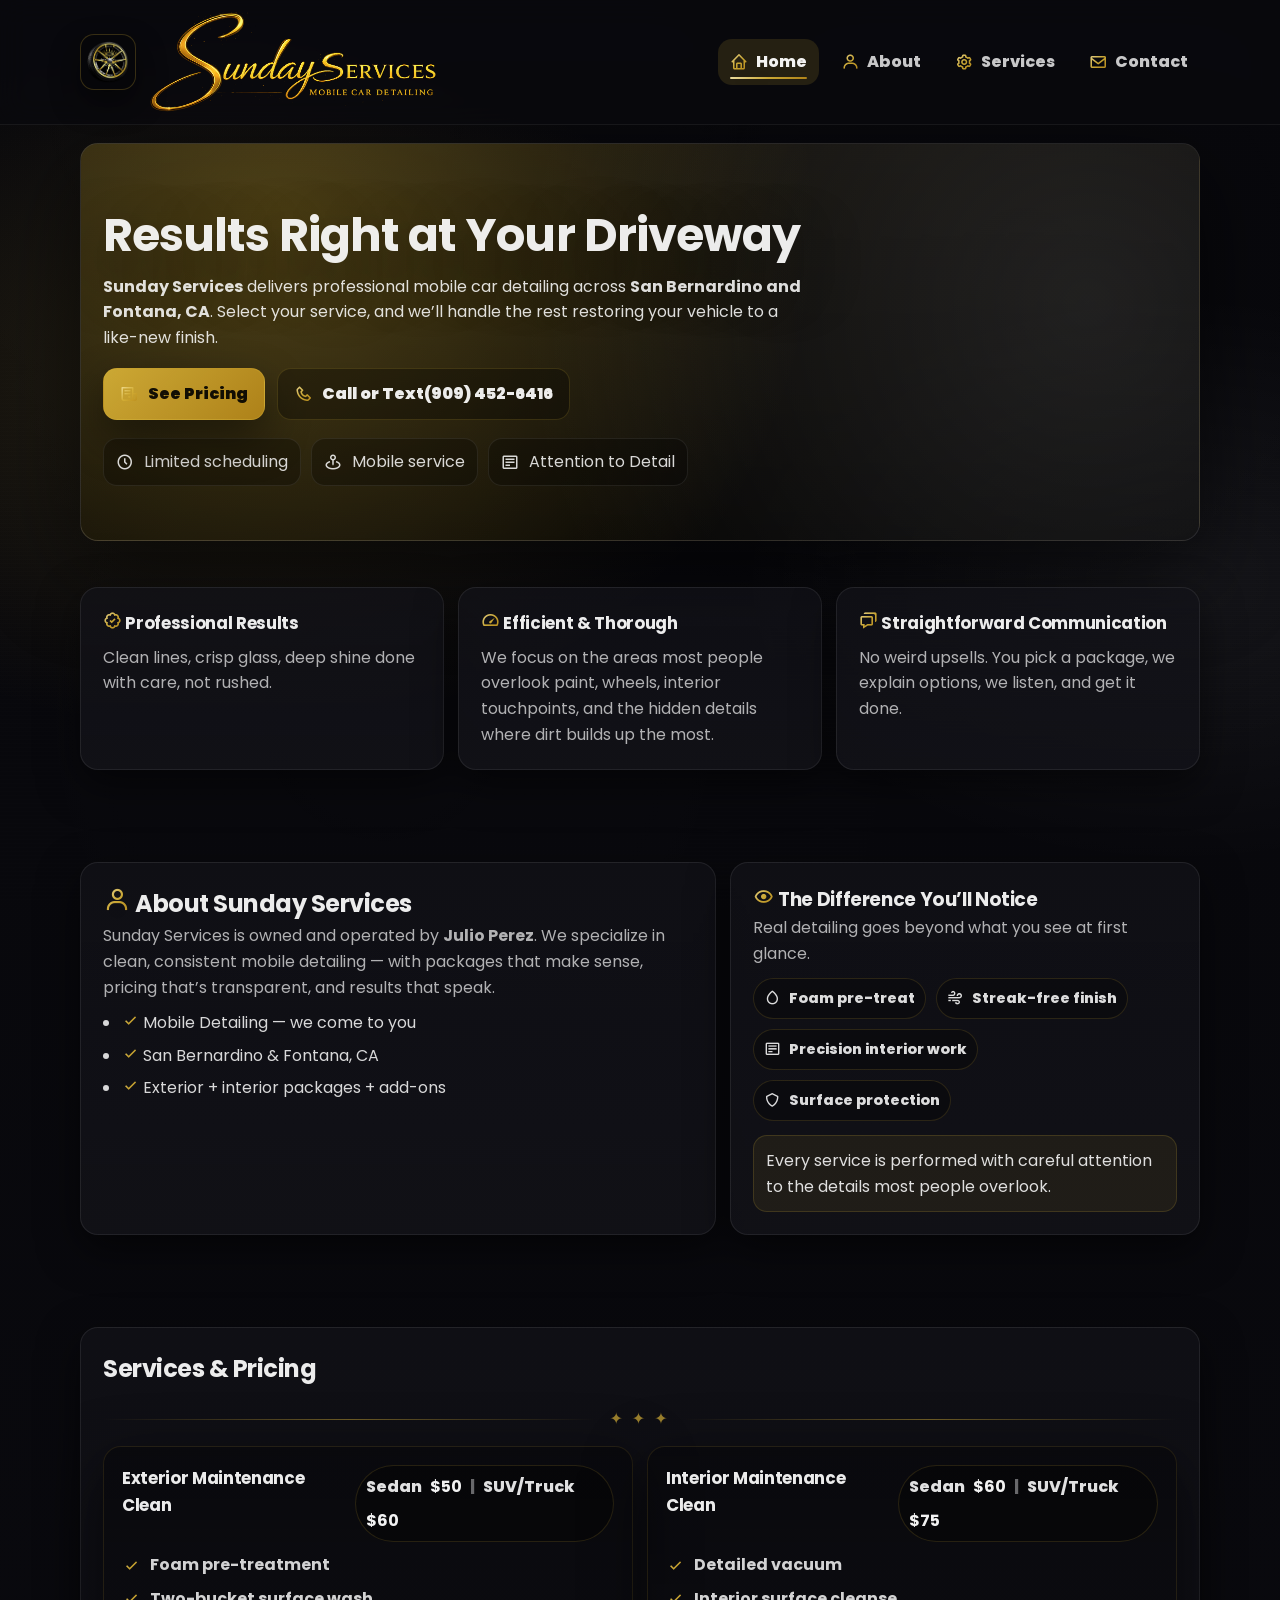
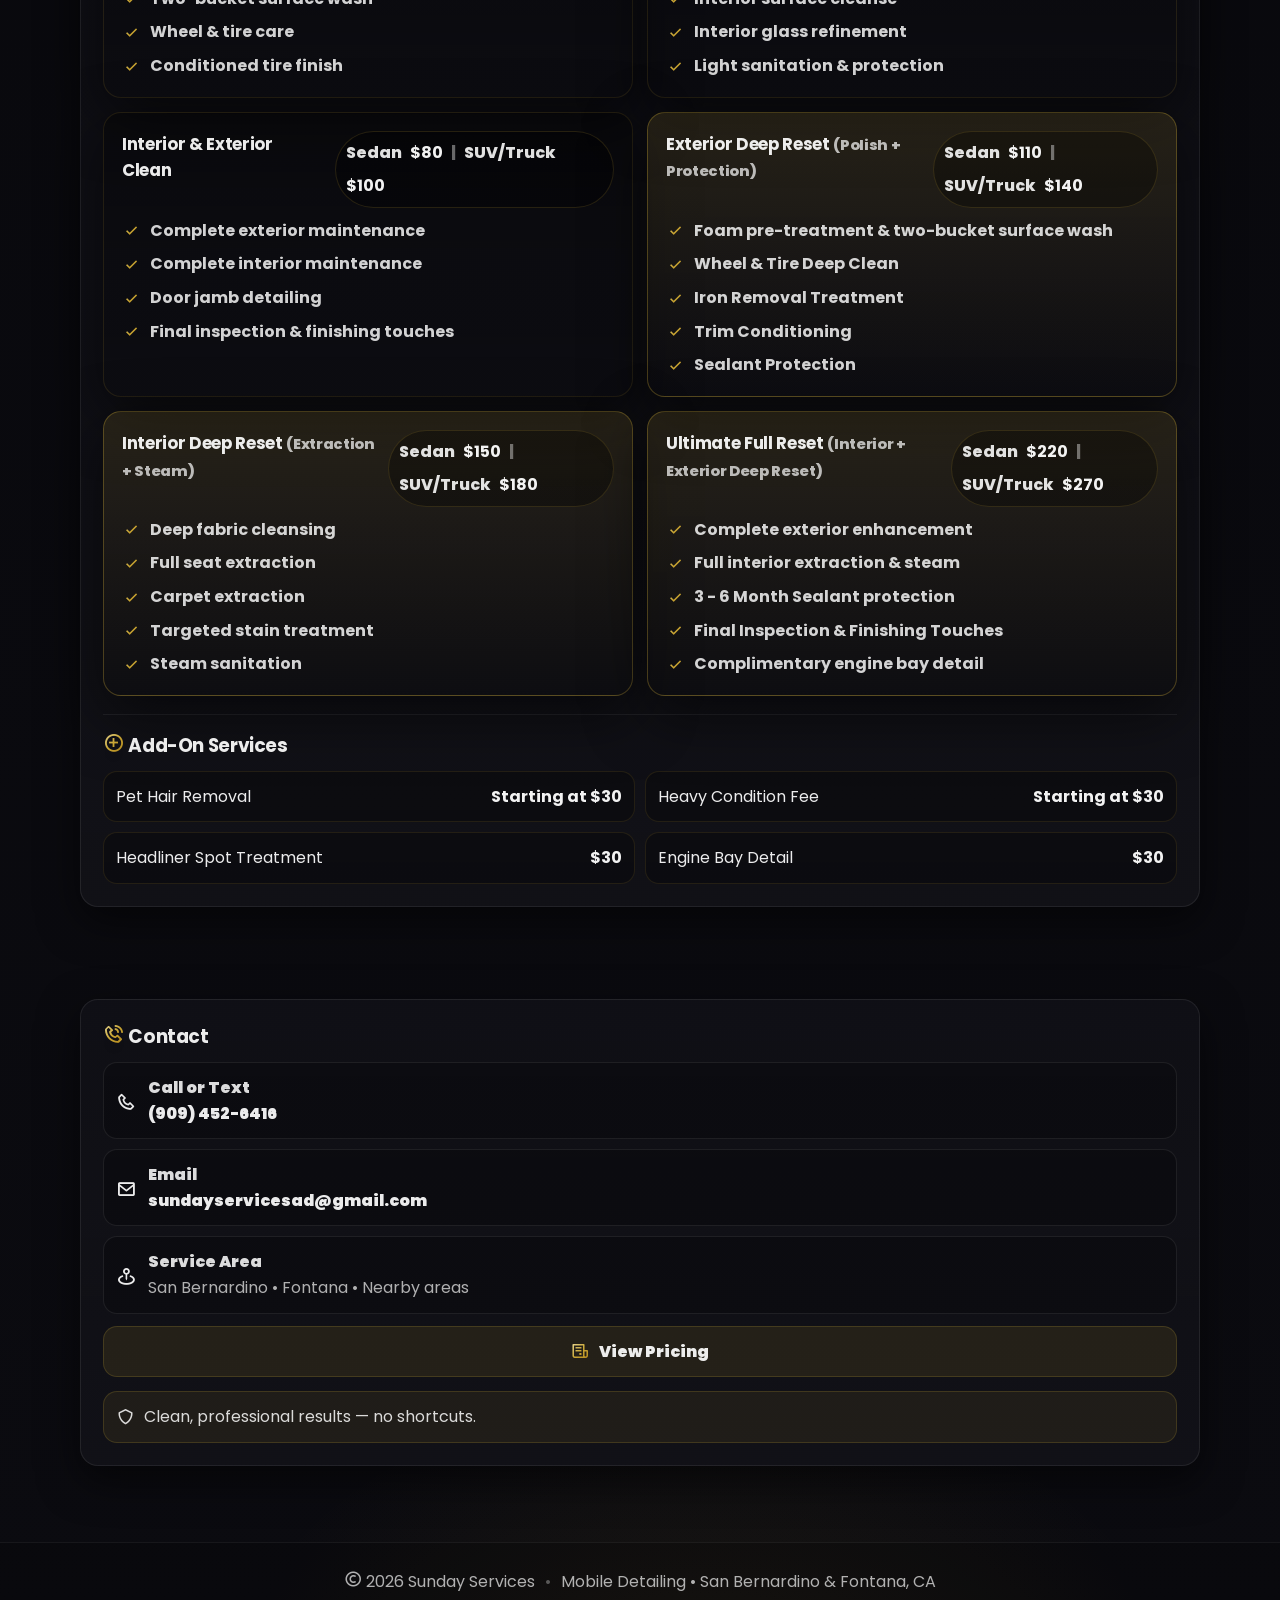
==== index.html @ 21c97ebb "Website Born -tomevite" ====
<!DOCTYPE html>
<html lang="en">
<head>
  <meta charset="utf-8" />
  <meta name="viewport" content="width=device-width, initial-scale=1" />

<!-- Open Graph / Social Embed -->
<meta property="og:title" content="Sunday Services | Mobile Car Detailing" />
<meta property="og:description" content="Professional mobile car detailing in San Bernardino & Fontana, CA. Interior, exterior, and full reset packages delivered right to your driveway." />
<meta property="og:image" content="https://sundayservices.net/media/logo.png" />
<meta property="og:url" content="https://sundayservices.net" />
<meta property="og:type" content="website" />
<meta property="og:site_name" content="Sunday Services" />

<!-- Twitter / X Preview -->
<meta name="twitter:card" content="summary_large_image" />
<meta name="twitter:title" content="Sunday Services | Mobile Car Detailing" />
<meta name="twitter:description" content="Professional mobile car detailing in San Bernardino & Fontana, CA." />
<meta name="twitter:image" content="https://sundayservices.net/media/logo.png" />

  <title>Sunday Services | Mobile Car Detailing</title>
  <meta name="description" content="Sunday Services mobile car detailing in San Bernardino & Fontana, CA. Premium exterior, interior, full reset packages, and add-ons. Call/text for a quote." />
  <meta name="theme-color" content="#0b0b10" />

  <link rel="icon" href="./media/logo.png" type="image/png" />

  <link rel="preconnect" href="https://fonts.googleapis.com" />
  <link rel="preconnect" href="https://fonts.gstatic.com" crossorigin />
  <link href="https://fonts.googleapis.com/css2?family=Poppins:wght@400;600;700;800;900&display=swap" rel="stylesheet" />

  <link href="https://unpkg.com/boxicons@2.1.4/css/boxicons.min.css" rel="stylesheet" />
  <link rel="stylesheet" href="./style.css" />
</head>

<body>
  <!-- Page wrapper used for blur-behind popup -->
  <div class="page">

    <header class="header">
      <div class="container bar">
        <a class="logo" href="#home" aria-label="Sunday Services Home">
          <img class="logo-badge" src="./media/logo.png" alt="Sunday Services Logo" />
          <span class="logo-text">
        <img class="logo-wordmark" src="./media/wordmark.png" alt="Sunday Services Mobile Car Detailing" />
        </span>
        </a>

        <nav class="nav" aria-label="Primary">
          <ul class="nav-list">
            <li><a class="nav-link active" href="#home"><i class="bx bx-home"></i> Home</a></li>
            <li><a class="nav-link" href="#about"><i class="bx bx-user"></i> About</a></li>
            <li><a class="nav-link" href="#services"><i class="bx bx-cog"></i> Services</a></li>
            <li><a class="nav-link" href="#contact"><i class="bx bx-envelope"></i> Contact</a></li>
          </ul>
        </nav>

        <!-- Mobile hamburger -->
        <button class="burger" id="burgerBtn" aria-label="Open menu" aria-expanded="false">
          <i class="bx bx-menu"></i>
        </button>

        <div class="mobile-menu" id="mobileMenu" aria-hidden="true">
          <a class="mobile-link" href="#home"><i class="bx bx-home"></i> Home</a>
          <a class="mobile-link" href="#about"><i class="bx bx-user"></i> About</a>
          <a class="mobile-link" href="#services"><i class="bx bx-cog"></i> Services</a>
          <a class="mobile-link" href="#contact"><i class="bx bx-envelope"></i> Contact</a>
        </div>
      </div>
    </header>

    <main class="container">

      <!-- HERO -->
      <section id="home" class="hero" data-animate="up">
        <div class="hero-media" aria-hidden="true">
          <img src="./media/hero.jpg" alt="" />
        </div>
        <div class="hero-overlay" aria-hidden="true"></div>

        <div class="hero-content">
          <h1>
            </i>
            Results Right at Your Driveway
          </h1>

          <p class="hero-lead">
            <strong>Sunday Services</strong> delivers professional mobile car detailing across
            <strong>San Bernardino and Fontana, CA</strong>.
            Select your service, and we’ll handle the rest restoring your vehicle to a like-new finish.
          </p>

          <div class="hero-actions">
            <!-- Replace phone/email below -->
            <a class="btn btn-primary" href="#services">
  <i class="bx bx-receipt"></i> See Pricing
</a>
            <a class="btn btn-ghost" href="tel:+19094526416">
              <i class="bx bx-phone"></i> Call or Text(909) 452-6416
            </a>
          </div>

          <div class="hero-mini">
            <div class="mini">
              <i class="bx bx-time-five"></i>
              <span>Limited scheduling</span>
            </div>
            <div class="mini">
              <i class="bx bx-map-pin"></i>
              <span>Mobile service</span>
            </div>
            <div class="mini">
              <i class="bx bx-detail"></i>
              <span>Attention to Detail</span>
            </div>
            
          </div>
        </div>
      </section>

      <!-- TRUST CARDS -->
      <section class="section" data-animate="up">
        <div class="grid grid-3">
          <div class="card feature">
            <h3><i class="bx bx-badge-check"></i> Professional Results</h3>
            <p>Clean lines, crisp glass, deep shine done with care, not rushed.</p>
          </div>

          <div class="card feature">
            <h3><i class="bx bx-tachometer"></i> Efficient & Thorough</h3>
            <p>We focus on the areas most people overlook paint, wheels, interior touchpoints, and the hidden details where dirt builds up the most.</p>
          </div>

          <div class="card feature">
            <h3><i class="bx bx-chat"></i> Straightforward Communication</h3>
            <p>No weird upsells. You pick a package, we explain options, we listen, and get it done.</p>
          </div>
        </div>
      </section>

      <!-- ABOUT -->
      <section id="about" class="section" data-animate="up">
        <div class="split">
          <div class="card">
            <h2><i class="bx bx-user"></i> About Sunday Services</h2>
            <p class="muted">
              Sunday Services is owned and operated by <strong>Julio Perez</strong>.
              We specialize in clean, consistent mobile detailing — with packages that make sense,
              pricing that’s transparent, and results that speak.
            </p>

            <ul class="bullets">
              <li><i class="bx bx-check"></i> Mobile Detailing — we come to you</li>
              <li><i class="bx bx-check"></i> San Bernardino & Fontana, CA</li>
              <li><i class="bx bx-check"></i> Exterior + interior packages + add-ons</li>
            </ul>
          </div>

          <div class="card about-highlight">
  <h3><i class="bx bx-show"></i></i> The Difference You’ll Notice</h3>
  <p class="muted">Real detailing goes beyond what you see at first glance.</p>

  <div class="chips">
    <span class="chip"><i class="bx bx-droplet"></i> Foam pre-treat</span>
    <span class="chip"><i class="bx bx-wind"></i> Streak-free finish</span>
    <span class="chip"><i class="bx bx-detail"></i> Precision interior work</span>
    <span class="chip"><i class="bx bx-shield"></i> Surface protection</span>
  </div>

  <div class="note">
    <span>
      Every service is performed with careful attention to the details most people overlook.
    </span>
  </div>
</div>
        </div>
      </section>

      <!-- SERVICES -->
      <section id="services" class="section" data-animate="up">
        <div class="card">
          <div class="section-head">
            <div>
              <h2></i> Services & Pricing</h2>
            </div>
          </div>

          <div class="menu-frame" aria-hidden="true">
            <div class="menu-line"></div>
            <div class="menu-dots">✦ ✦ ✦</div>
            <div class="menu-line"></div>
          </div>

          <!-- Packages -->
          <div class="packages">

            <article class="package">
              <div class="package-top">
                <h3>Exterior Maintenance Clean</h3>
                <div class="price-pill">
                  <span>Sedan</span> <strong>$50</strong>
                  <span class="sep">|</span>
                  <span>SUV/Truck</span> <strong>$60</strong>
                </div>
              </div>

              <ul class="package-points">
                <li><i class="bx bx-check"></i> Foam pre-treatment</li>
                <li><i class="bx bx-check"></i> Two-bucket surface wash</li>
                <li><i class="bx bx-check"></i> Wheel & tire care</li>
                <li><i class="bx bx-check"></i> Conditioned tire finish</li>
              </ul>
            </article>

            <article class="package">
              <div class="package-top">
                <h3>Interior Maintenance Clean</h3>
                <div class="price-pill">
                  <span>Sedan</span> <strong>$60</strong>
                  <span class="sep">|</span>
                  <span>SUV/Truck</span> <strong>$75</strong>
                </div>
              </div>

              <ul class="package-points">
                <li><i class="bx bx-check"></i> Detailed vacuum</li>
                <li><i class="bx bx-check"></i> Interior surface cleanse</li>
                <li><i class="bx bx-check"></i> Interior glass refinement</li>
                <li><i class="bx bx-check"></i> Light sanitation & protection</li>
              </ul>
            </article>

            <article class="package">
              <div class="package-top">
                <h3>Interior & Exterior Clean</h3>
                <div class="price-pill">
                  <span>Sedan</span> <strong>$80</strong>
                  <span class="sep">|</span>
                  <span>SUV/Truck</span> <strong>$100</strong>
                </div>
              </div>

              <ul class="package-points">
                <li><i class="bx bx-check"></i> Complete exterior maintenance</li>
                <li><i class="bx bx-check"></i> Complete interior maintenance</li>
                <li><i class="bx bx-check"></i> Door jamb detailing</li>
                <li><i class="bx bx-check"></i> Final inspection & finishing touches</li>
              </ul>
            </article>

            <article class="package package-featured">
            <div class="package-top">
            <h3>Exterior Deep Reset <span class="sub">(Polish + Protection)</span></h3>
            <div class="price-pill">
             <span>Sedan</span> <strong>$110</strong>
             <span class="sep">|</span>
             <span>SUV/Truck</span> <strong>$140</strong>
     </div>
  </div>

  <ul class="package-points">
    <li><i class="bx bx-check"></i> Foam pre-treatment & two-bucket surface wash</li>
    <li><i class="bx bx-check"></i> Wheel & Tire Deep Clean</li>
    <li><i class="bx bx-check"></i> Iron Removal Treatment</li>
    <li><i class="bx bx-check"></i> Trim Conditioning</li>
    <li><i class="bx bx-check"></i> Sealant Protection</li>
  </ul>
</article>

            <article class="package package-featured">
              <div class="package-top">
                <h3>Interior Deep Reset <span class="sub">(Extraction + Steam)</span></h3>
                <div class="price-pill">
                  <span>Sedan</span> <strong>$150</strong>
                  <span class="sep">|</span>
                  <span>SUV/Truck</span> <strong>$180</strong>
                </div>
              </div>

              <ul class="package-points">
                <li><i class="bx bx-check"></i> Deep fabric cleansing</li>
                <li><i class="bx bx-check"></i> Full seat extraction</li>
                <li><i class="bx bx-check"></i> Carpet extraction</li>
                <li><i class="bx bx-check"></i> Targeted stain treatment</li>
                <li><i class="bx bx-check"></i> Steam sanitation</li>
              </ul>
            </article>

<article class="package package-featured">
  <div class="package-top">
    <h3>Ultimate Full Reset <span class="sub">(Interior + Exterior Deep Reset)</span></h3>
    <div class="price-pill">
      <span>Sedan</span> <strong>$220</strong>
      <span class="sep">|</span>
      <span>SUV/Truck</span> <strong>$270</strong>
    </div>
  </div>

  <ul class="package-points">
    <li><i class="bx bx-check"></i> Complete exterior enhancement</li>
    <li><i class="bx bx-check"></i> Full interior extraction & steam</li>
    <li><i class="bx bx-check"></i> 3 - 6 Month Sealant protection</li>
    <li><i class="bx bx-check"></i> Final Inspection & Finishing Touches</li>
    <li><i class="bx bx-check"></i> Complimentary engine bay detail</li>
  </ul>
</article>

          </div>

          <!-- Add-ons -->
          <div class="addons">
            <h3 class="addons-title"><i class="bx bx-plus-circle"></i> Add-On Services</h3>
            <div class="addons-grid">
              <div class="addon">
                <span>Pet Hair Removal</span>
                <strong>Starting at $30</strong>
              </div>
              <div class="addon">
                <span>Heavy Condition Fee</span>
                <strong>Starting at $30</strong>
              </div>
              <div class="addon">
                <span>Headliner Spot Treatment</span>
                <strong>$30</strong>
              </div>
              <div class="addon">
                <span>Engine Bay Detail</span>
                <strong>$30</strong>
              </div>
            </div>
          </div>

          <!-- Optional menu image preview -->
          <div class="menu-preview">
            <div class="menu-preview-head">
              <h3><i class="bx bx-receipt"></i> Menu Style</h3>
              <p class="muted">Optional: add <code>media/menu.png</code> to show the actual menu image here.</p>
            </div>
            <div class="menu-preview-media">
              <img src="./media/menu.png" alt="Sunday Services menu (optional)" loading="lazy" onerror="this.closest('.menu-preview').style.display='none';" />
            </div>
          </div>

        </div>
      </section>

      <!-- CONTACT -->
<section id="contact" class="section" data-animate="up">
  <div class="card contact-card">
            <h3><i class="bx bx-phone-call"></i> Contact</h3>

            <!-- Replace these -->
            <div class="contact-item">
              <i class="bx bx-phone"></i>
              <div>
                <div class="label">Call or Text</div>
                <a class="link" href="tel:+19094526416">(909) 452-6416</a>
              </div>
            </div>

            <div class="contact-item">
              <i class="bx bx-envelope"></i>
              <div>
                <div class="label">Email</div>
                <a class="link" href="mailto:sundayservicesad@gmail.com">sundayservicesad@gmail.com</a>
              </div>
            </div>

            <div class="contact-item">
              <i class="bx bx-map-pin"></i>
              <div>
                <div class="label">Service Area</div>
                <div class="muted">San Bernardino • Fontana • Nearby areas</div>
              </div>
            </div>

            <div class="contact-actions">
              <a class="btn btn-soft" href="#services"><i class="bx bx-receipt"></i> View Pricing</a>
            </div>

            <div class="mini-note">
              <i class="bx bx-shield"></i>
              <span>Clean, professional results — no shortcuts.</span>
            </div>
          </div>
        </div>
      </section>

    </main>

    <footer class="footer">
      <div class="container">
        <span><i class="bx bx-copyright"></i> <span id="year"></span> Sunday Services</span>
        <span class="footer-dot">•</span>
        <span class="muted">Mobile Detailing • San Bernardino & Fontana, CA</span>
      </div>
    </footer>

  </div><!-- /.page -->

  <!-- Gallery popup -->
  <div class="popup-overlay" id="popup" aria-hidden="true">
    <div class="popup-content" role="dialog" aria-modal="true" aria-label="Gallery preview">
      <button class="popup-close" id="popupClose" aria-label="Close">×</button>
      <div id="popupMedia"></div>
      <div class="popup-caption" id="popupCaption"></div>
    </div>
  </div>

  <script src="./page.js" defer></script>
</body>
</html>
---- style.css ----
/* =========================
   Sunday Services
   Premium black + gold menu vibe
========================= */

/* Reset */
* { margin: 0; padding: 0; box-sizing: border-box; }
html { scroll-behavior: smooth; }

:root{
  --bg0: #07070b;
  --bg1: #0b0b10;
  --card: rgba(18, 18, 24, 0.72);
  --card2: rgba(18, 18, 24, 0.88);
  --stroke: rgba(255, 255, 255, 0.08);

  --text: rgba(255,255,255,0.92);
  --muted: rgba(255,255,255,0.68);

  --gold1: #f7e7a6;
  --gold2: #d4af37;
  --gold3: #b8891a;

  --ring: rgba(212,175,55,0.18);
  --shadow1: 0 14px 40px rgba(0,0,0,0.55);
  --shadow2: 0 22px 70px rgba(0,0,0,0.68);

  --radius: 18px;
}

body{
  font-family: "Poppins", system-ui, -apple-system, Segoe UI, Roboto, Arial, sans-serif;
  color: var(--text);
  line-height: 1.6;
  overflow-x: hidden;
  background:
    radial-gradient(900px 600px at 18% 12%, rgba(212,175,55,0.14), transparent 58%),
    radial-gradient(800px 520px at 92% 18%, rgba(255,255,255,0.06), transparent 55%),
    radial-gradient(900px 700px at 55% 105%, rgba(212,175,55,0.10), transparent 58%),
    linear-gradient(180deg, var(--bg0), var(--bg1));
}

/* subtle texture overlay */
body::before{
  content:"";
  position: fixed;
  inset: 0;
  pointer-events: none;
  opacity: 0.18;
  background:
    radial-gradient(circle at 20% 10%, rgba(255,255,255,0.08), transparent 38%),
    radial-gradient(circle at 80% 30%, rgba(255,255,255,0.05), transparent 45%),
    radial-gradient(circle at 30% 80%, rgba(255,255,255,0.06), transparent 45%),
    repeating-linear-gradient(0deg, rgba(255,255,255,0.02), rgba(255,255,255,0.02) 1px, transparent 1px, transparent 4px);
  mix-blend-mode: overlay;
  z-index: -1;
}

.container{
  width: min(1120px, 92%);
  margin: 0 auto;
}

.section{
  padding: 46px 0;
}

h1, h2, h3{
  letter-spacing: -0.02em;
}

.muted{ color: var(--muted); }
code{ color: var(--gold1); }

a{ color: inherit; }

/* icons - gold gradient */
i.bx{
  font-size: 1.15em;
  line-height: 1;
  display: inline-flex;
  align-items: center;
  justify-content: center;
  transform: translateZ(0);
}
.nav-link i.bx,
.badge i.bx,
.btn i.bx,
h1 i.bx, h2 i.bx, h3 i.bx,
.bullets i.bx,
.package-points i.bx{
  background: linear-gradient(135deg, var(--gold1), var(--gold2), var(--gold3));
  -webkit-background-clip: text;
  background-clip: text;
  color: transparent;
  filter: drop-shadow(0 10px 18px rgba(212,175,55,0.12));
  opacity: 0.95;
  transition: transform .18s ease, filter .18s ease, opacity .18s ease;
}
.btn:hover i.bx,
.nav-link:hover i.bx{
  transform: translateY(-1px) scale(1.08);
  filter: drop-shadow(0 14px 24px rgba(212,175,55,0.20));
  opacity: 1;
}

/* Card */
.card{
  background: linear-gradient(180deg, var(--card), var(--card2));
  border: 1px solid var(--stroke);
  border-radius: var(--radius);
  padding: 22px;
  box-shadow: var(--shadow1);
  backdrop-filter: blur(10px);
  transform: translateZ(0);
  transition: transform .18s ease, box-shadow .18s ease, border-color .18s ease;
}
.card:hover{
  transform: translateY(-4px);
  box-shadow: var(--shadow2);
  border-color: rgba(212,175,55,0.20);
}

/* Header */
.header{
  position: sticky;
  top: 0;
  z-index: 60;
  background: rgba(10,10,14,0.66);
  border-bottom: 1px solid rgba(255,255,255,0.06);
  backdrop-filter: blur(14px);
}
.bar{
  display:flex;
  align-items:center;
  justify-content: space-between;
  gap: 14px;
  padding: 12px 0;
}

/* Logo */
.logo{
  display:flex;
  align-items:center;
  gap:14px;
}
.logo-wordmark{
  height: 100px;   /* BIGGER than tire (56px) */
  width: auto;
  display: block;
}
@media (max-width: 820px){
  .logo-wordmark{ height: 28px; max-width: 170px; }
  .logo-badge{ width: 46px; height: 46px; }
}
.logo-badge{
  width: 56px;
  height: 56px;
  object-fit: contain;
  border-radius: 14px;
  background: rgba(0,0,0,0.25);
  border: 1px solid rgba(212,175,55,0.24);
  box-shadow: 0 14px 30px rgba(0,0,0,0.45);
  padding: 6px;
  transition: transform .18s ease, box-shadow .18s ease, filter .18s ease;
}
.logo:hover .logo-badge{
  transform: translateY(-2px) scale(1.03);
  box-shadow: 0 18px 40px rgba(0,0,0,0.55);
  filter: saturate(1.05);
}
.logo-text{
  display:flex;
  align-items:center;
  line-height:1;
}
.logo-title{
  font-size: 1.05rem;
  color: rgba(255,255,255,0.94);
}
.logo-sub{
  font-size: 0.82rem;
  color: rgba(255,255,255,0.62);
  font-weight: 700;
}

/* Nav */
.nav-list{
  list-style:none;
  display:flex;
  gap: 10px;
  align-items:center;
}
.nav-link{
  text-decoration:none;
  color: rgba(255,255,255,0.78);
  font-weight: 800;
  padding: 10px 12px;
  border-radius: 14px;
  display:inline-flex;
  align-items:center;
  position:relative;
  transition: transform .15s ease, background .15s ease, color .15s ease, box-shadow .15s ease;
}
.nav-link i.bx{ margin-right: 8px; }

.nav-link::after{
  content:"";
  position:absolute;
  left: 12px;
  right: 12px;
  bottom: 6px;
  height: 2px;
  border-radius: 999px;
  background: linear-gradient(90deg, var(--gold1), var(--gold2), var(--gold3));
  transform: scaleX(0);
  transform-origin:left;
  opacity: .95;
  transition: transform .18s ease;
}
.nav-link:hover{
  background: rgba(212,175,55,0.10);
  color: rgba(255,255,255,0.92);
  transform: translateY(-1px);
  box-shadow: 0 10px 22px rgba(0,0,0,0.32);
}
.nav-link:hover::after{ transform: scaleX(1); }
.nav-link.active{
  background: rgba(212,175,55,0.14);
  color: rgba(255,255,255,0.95);
}
.nav-link.active::after{ transform: scaleX(1); }

/* Burger + mobile menu */
.burger{
  display:none;
  border: 1px solid rgba(255,255,255,0.10);
  background: rgba(0,0,0,0.35);
  color: rgba(255,255,255,0.9);
  width: 44px;
  height: 44px;
  border-radius: 14px;
  cursor:pointer;
  box-shadow: 0 16px 34px rgba(0,0,0,0.45);
  transition: transform .15s ease, background .15s ease;
}
.burger i{ font-size: 22px; }
.burger:hover{ transform: translateY(-1px); background: rgba(212,175,55,0.08); }

.mobile-menu{
  position:absolute;
  top: 70px;
  right: 4%;
  width: min(320px, 92vw);
  background: rgba(10,10,14,0.92);
  border: 1px solid rgba(212,175,55,0.18);
  border-radius: 16px;
  padding: 10px;
  box-shadow: 0 22px 70px rgba(0,0,0,0.70);
  backdrop-filter: blur(14px);
  display:none;
}
.mobile-menu.open{ display:grid; }
.mobile-link{
  text-decoration:none;
  color: rgba(255,255,255,0.86);
  font-weight: 800;
  padding: 12px 12px;
  border-radius: 14px;
  display:flex;
  align-items:center;
  gap: 10px;
  transition: background .15s ease, transform .15s ease;
}
.mobile-link:hover{ background: rgba(212,175,55,0.10); transform: translateY(-1px); }

/* Hero */
.hero{
  position:relative;
  overflow:hidden;
  border-radius: var(--radius);
  margin-top: 18px;
  border: 1px solid rgba(255,255,255,0.10);
  box-shadow: 0 26px 90px rgba(0,0,0,0.60);
  background: linear-gradient(135deg, rgba(212,175,55,0.16), rgba(0,0,0,0.0));
}

.hero-media{
  position:absolute;
  inset:0;
  opacity: 0.22;
  transform: scale(1.05);
  transition: transform .6s ease, opacity .6s ease;
}
.hero:hover .hero-media{
  transform: scale(1.10);
  opacity: 0.26;
}
.hero-media img{
  width:100%;
  height:100%;
  object-fit: cover;
}
.hero-overlay{
  position:absolute;
  inset:0;
  background:
    radial-gradient(circle at 18% 20%, rgba(212,175,55,0.26), transparent 55%),
    radial-gradient(circle at 90% 40%, rgba(255,255,255,0.10), transparent 55%),
    linear-gradient(180deg, rgba(0,0,0,0.35), rgba(0,0,0,0.70));
}

.hero-content{
  position:relative;
  padding: 54px 22px;
}
.badge{
  display:inline-flex;
  align-items:center;
  gap: 8px;
  padding: 6px 10px;
  border-radius: 999px;
  font-size: 0.85rem;
  font-weight: 900;
  background: rgba(0,0,0,0.32);
  border: 1px solid rgba(212,175,55,0.20);
  color: rgba(255,255,255,0.90);
  backdrop-filter: blur(10px);
}
.hero h1{
  font-size: clamp(1.95rem, 3.6vw, 3.05rem);
  line-height: 1.12;
  margin-top: 12px;
  margin-bottom: 12px;
  text-shadow: 0 22px 60px rgba(0,0,0,0.55);
}
.hero-lead{
  max-width: 70ch;
  color: rgba(255,255,255,0.86);
  margin-bottom: 18px;
}

.hero-actions{
  display:flex;
  gap: 12px;
  flex-wrap: wrap;
}

/* Buttons */
.btn{
  display:inline-flex;
  align-items:center;
  justify-content:center;
  gap: 10px;
  padding: 12px 16px;
  border-radius: 14px;
  font-weight: 900;
  text-decoration:none;
  border: 1px solid rgba(255,255,255,0.16);
  cursor:pointer;
  user-select:none;
  position:relative;
  overflow:hidden;
  transform: translateZ(0);
  transition: transform .15s ease, box-shadow .15s ease, background .15s ease, border-color .15s ease;
}
.btn::after{
  content:"";
  position:absolute;
  inset:-40%;
  background: linear-gradient(90deg, transparent, rgba(255,255,255,0.22), transparent);
  transform: translateX(-60%) rotate(10deg);
  opacity: 0;
  transition: opacity .2s ease, transform .45s ease;
}
.btn:hover::after{
  opacity: 1;
  transform: translateX(40%) rotate(10deg);
}
.btn:active{ transform: translateY(1px) scale(0.985); }

.btn-primary{
  background: linear-gradient(135deg, rgba(212,175,55,0.95), rgba(184,137,26,0.92));
  color: rgba(0,0,0,0.90);
  border-color: rgba(212,175,55,0.30);
  box-shadow: 0 18px 44px rgba(0,0,0,0.45);
}
.btn-primary:hover{
  transform: translateY(-1px);
  box-shadow: 0 24px 70px rgba(0,0,0,0.60);
}
.btn-ghost{
  background: rgba(0,0,0,0.30);
  color: rgba(255,255,255,0.92);
  border-color: rgba(212,175,55,0.18);
}
.btn-ghost:hover{
  background: rgba(212,175,55,0.10);
  transform: translateY(-1px);
  box-shadow: 0 20px 60px rgba(0,0,0,0.55);
}
.btn-soft{
  background: rgba(212,175,55,0.10);
  color: rgba(255,255,255,0.92);
  border-color: rgba(212,175,55,0.18);
}
.btn-soft:hover{
  transform: translateY(-1px);
  box-shadow: 0 18px 50px rgba(0,0,0,0.55);
}

/* Hero mini icons row */
.hero-mini{
  margin-top: 18px;
  display:flex;
  flex-wrap: wrap;
  gap: 10px;
}
.mini{
  display:flex;
  align-items:center;
  gap: 10px;
  padding: 10px 12px;
  border-radius: 14px;
  background: rgba(0,0,0,0.28);
  border: 1px solid rgba(255,255,255,0.08);
  color: rgba(255,255,255,0.84);
}
.mini i{ font-size: 18px; }

/* Grid */
.grid{ display:grid; gap: 14px; }
.grid-3{ grid-template-columns: repeat(3, minmax(0, 1fr)); }

.feature h3{ font-size: 1.05rem; margin-bottom: 8px; }
.feature p{ color: var(--muted); }

/* Split */
.split{
  display:grid;
  grid-template-columns: 1.15fr 0.85fr;
  gap: 14px;
}
.about-highlight .chips{
  display:flex;
  flex-wrap: wrap;
  gap: 10px;
  margin-top: 12px;
}
.chip{
  display:inline-flex;
  align-items:center;
  gap: 8px;
  padding: 8px 10px;
  border-radius: 999px;
  background: rgba(0,0,0,0.28);
  border: 1px solid rgba(212,175,55,0.16);
  color: rgba(255,255,255,0.86);
  font-weight: 800;
  font-size: 0.9rem;
}
.note{
  margin-top: 14px;
  display:flex;
  gap: 10px;
  padding: 12px 12px;
  border-radius: 14px;
  background: rgba(212,175,55,0.08);
  border: 1px solid rgba(212,175,55,0.18);
  color: rgba(255,255,255,0.86);
}

/* bullets */
ul.bullets{
  padding-left: 18px;
  margin-top: 10px;
}
ul.bullets li{
  margin: 7px 0;
  color: rgba(255,255,255,0.84);
}

/* Services */
.section-head{
  display:flex;
  align-items:flex-end;
  justify-content: space-between;
  gap: 14px;
  margin-bottom: 12px;
}

.menu-frame{
  margin: 18px 0 10px;
  display:flex;
  align-items:center;
  justify-content:center;
  gap: 12px;
  opacity: 0.85;
}
.menu-line{
  height: 1px;
  width: 100%;
  background: linear-gradient(90deg, transparent, rgba(212,175,55,0.55), transparent);
}
.menu-dots{
  color: rgba(212,175,55,0.82);
  letter-spacing: 3px;
  font-weight: 900;
  white-space: nowrap;
}

.packages{
  display:grid;
  grid-template-columns: repeat(2, minmax(0, 1fr));
  gap: 14px;
  margin-top: 14px;
}

.package{
  border-radius: 18px;
  padding: 18px;
  background: linear-gradient(180deg, rgba(0,0,0,0.34), rgba(0,0,0,0.18));
  border: 1px solid rgba(212,175,55,0.12);
  box-shadow: 0 18px 60px rgba(0,0,0,0.55);
  transition: transform .18s ease, border-color .18s ease, box-shadow .18s ease;
}
.package:hover{
  transform: translateY(-3px);
  border-color: rgba(212,175,55,0.22);
  box-shadow: 0 24px 80px rgba(0,0,0,0.70);
}
.package-featured{
  border-color: rgba(212,175,55,0.30);
  background: linear-gradient(180deg, rgba(212,175,55,0.12), rgba(0,0,0,0.18));
}
.package-top{
  display:flex;
  align-items:flex-start;
  justify-content: space-between;
  gap: 10px;
  margin-bottom: 10px;
}
.package h3{
  font-size: 1.05rem;
}
.package .sub{
  font-weight: 800;
  color: rgba(255,255,255,0.70);
  font-size: 0.92rem;
}

.price-pill{
  display:inline-flex;
  flex-wrap: wrap;
  align-items:center;
  gap: 8px;
  padding: 8px 10px;
  border-radius: 999px;
  background: rgba(0,0,0,0.30);
  border: 1px solid rgba(212,175,55,0.16);
  color: rgba(255,255,255,0.88);
  font-weight: 800;
  white-space: nowrap;
}
.price-pill strong{
  color: rgba(255,255,255,0.95);
}
.sep{ opacity: 0.45; }

.package-points{
  list-style:none;
  display:grid;
  gap: 8px;
  margin-top: 10px;
}
.package-points li{
  display:flex;
  align-items:center;
  gap: 10px;
  color: rgba(255,255,255,0.82);
  font-weight: 650;
}

/* Add-ons */
.addons{
  margin-top: 18px;
  padding-top: 16px;
  border-top: 1px solid rgba(255,255,255,0.07);
}
.addons-title{
  margin-bottom: 10px;
}
.addons-grid{
  display:grid;
  grid-template-columns: repeat(2, minmax(0, 1fr));
  gap: 10px;
}
.addon{
  display:flex;
  align-items:center;
  justify-content: space-between;
  gap: 10px;
  padding: 12px 12px;
  border-radius: 14px;
  background: rgba(0,0,0,0.26);
  border: 1px solid rgba(212,175,55,0.12);
}
.addon strong{
  color: rgba(255,255,255,0.95);
}

/* optional menu preview */
.menu-preview{
  margin-top: 18px;
  border-top: 1px solid rgba(255,255,255,0.07);
  padding-top: 16px;
}
.menu-preview-media{
  margin-top: 10px;
  border-radius: 18px;
  overflow:hidden;
  border: 1px solid rgba(212,175,55,0.12);
  background: rgba(0,0,0,0.28);
  box-shadow: 0 18px 60px rgba(0,0,0,0.55);
}
.menu-preview-media img{
  width: 100%;
  display:block;
}

/* Gallery */
.gallery-grid{
  display:grid;
  grid-template-columns: repeat(auto-fit, minmax(220px, 1fr));
  gap: 14px;
}
.media-tile{
  border-radius: var(--radius);
  overflow:hidden;
  border: 1px solid rgba(255,255,255,0.08);
  background: rgba(0,0,0,0.28);
  box-shadow: 0 18px 60px rgba(0,0,0,0.55);
  transform: translateZ(0);
  transition: transform .18s ease, box-shadow .18s ease, border-color .18s ease;
  cursor:pointer;
}
.media-tile:hover{
  transform: translateY(-4px);
  box-shadow: 0 26px 90px rgba(0,0,0,0.70);
  border-color: rgba(212,175,55,0.20);
}
.media-tile img{
  width:100%;
  height: 220px;
  object-fit: cover;
  display:block;
  transform: scale(1.02);
  transition: transform .35s ease, filter .35s ease;
}
.media-tile:hover img{
  transform: scale(1.08);
  filter: saturate(1.06);
}
.media-caption{
  padding: 12px 14px;
  font-weight: 800;
  color: rgba(255,255,255,0.86);
}

/* Contact */
.contact-grid{
  display:grid;
  grid-template-columns: 1.15fr 0.85fr;
  gap: 14px;
}
.quote-form{
  margin-top: 14px;
  display:grid;
  gap: 12px;
}
.form-row{
  display:grid;
  grid-template-columns: 1fr 1fr;
  gap: 12px;
}
.field label{
  display:block;
  font-weight: 900;
  font-size: 0.92rem;
  margin-bottom: 6px;
  color: rgba(255,255,255,0.88);
}
input, textarea, select{
  width:100%;
  padding: 12px 14px;
  border-radius: 14px;
  border: 1px solid rgba(255,255,255,0.10);
  background: rgba(0,0,0,0.30);
  color: rgba(255,255,255,0.92);
  outline: none;
  transition: border-color .15s ease, box-shadow .15s ease, transform .15s ease;
}
select{ cursor:pointer; }
textarea{ min-height: 140px; resize: vertical; }
input::placeholder, textarea::placeholder{ color: rgba(255,255,255,0.40); }
input:focus, textarea:focus, select:focus{
  border-color: rgba(212,175,55,0.35);
  box-shadow: 0 0 0 4px var(--ring);
}
.hint{
  color: rgba(255,255,255,0.58);
  font-size: 0.85rem;
}

.btn-submit{
  width: 100%;
  border: 1px solid rgba(212,175,55,0.22);
  background: linear-gradient(135deg, rgba(212,175,55,0.92), rgba(184,137,26,0.86));
  color: rgba(0,0,0,0.92);
  font-weight: 950;
  padding: 13px 16px;
  border-radius: 14px;
  cursor:pointer;
  box-shadow: 0 20px 60px rgba(0,0,0,0.55);
  transition: transform .15s ease, box-shadow .15s ease, filter .15s ease;
}
.btn-submit:hover{
  transform: translateY(-1px);
  box-shadow: 0 26px 90px rgba(0,0,0,0.70);
  filter: saturate(1.02);
}
.btn-submit:active{ transform: translateY(1px) scale(0.99); }

.contact-card h3{ margin-bottom: 10px; }
.contact-item{
  display:flex;
  gap: 12px;
  padding: 12px 12px;
  border-radius: 14px;
  background: rgba(0,0,0,0.22);
  border: 1px solid rgba(255,255,255,0.08);
  margin-top: 10px;
}
.contact-item i{
  font-size: 20px;
  margin-top: 2px;
}
.contact-item .label{
  font-weight: 900;
  color: rgba(255,255,255,0.86);
}
.link{
  text-decoration:none;
  color: rgba(255,255,255,0.92);
  font-weight: 850;
}
.link:hover{ text-decoration: underline; }

.contact-actions{
  display:grid;
  gap: 10px;
  margin-top: 12px;
}
.mini-note{
  margin-top: 14px;
  padding: 12px 12px;
  border-radius: 14px;
  background: rgba(212,175,55,0.08);
  border: 1px solid rgba(212,175,55,0.18);
  display:flex;
  gap: 10px;
  color: rgba(255,255,255,0.84);
}

/* Footer */
.footer{
  margin-top: 30px;
  padding: 26px 0;
  border-top: 1px solid rgba(255,255,255,0.06);
  background: rgba(0,0,0,0.18);
}
.footer .container{
  display:flex;
  align-items:center;
  justify-content:center;
  gap: 10px;
  flex-wrap: wrap;
  color: rgba(255,255,255,0.68);
}
.footer-dot{ opacity: 0.45; }

/* Scroll reveal */
[data-animate]{
  opacity: 0;
  transform: translateY(14px);
  transition: opacity .55s ease, transform .55s ease;
  will-change: transform, opacity;
}
.in-view{ opacity: 1; transform: translate(0,0); }

/* Popup overlay */
.popup-overlay{
  position: fixed;
  inset: 0;
  background: rgba(0,0,0,0.82);
  display:none;
  justify-content:center;
  align-items:center;
  padding: 18px;
  z-index: 2000;
}
.popup-overlay.open{ display:flex; }
.popup-content{
  position: relative;
  width: min(980px, 96vw);
  max-height: 90vh;
  padding: 10px;
  border-radius: 18px;
  background: rgba(15,15,22,0.55);
  border: 1px solid rgba(212,175,55,0.18);
  backdrop-filter: blur(14px);
  box-shadow: 0 30px 100px rgba(0,0,0,0.70);
}
#popupMedia{
  display:grid;
  place-items:center;
}
#popupMedia img{
  width: 100%;
  max-height: 78vh;
  object-fit: contain;
  border-radius: 14px;
  background: rgba(0,0,0,0.25);
  border: 1px solid rgba(255,255,255,0.08);
}
.popup-caption{
  margin-top: 10px;
  color: rgba(255,255,255,0.82);
  font-weight: 800;
  padding: 0 6px 6px;
}
.popup-close{
  position:absolute;
  top: 10px;
  right: 10px;
  border:none;
  border-radius: 999px;
  width: 40px;
  height: 40px;
  display:grid;
  place-items:center;
  cursor:pointer;
  font-size: 22px;
  font-weight: 950;
  color: rgba(0,0,0,0.88);
  background: linear-gradient(135deg, rgba(212,175,55,0.95), rgba(184,137,26,0.88));
  box-shadow: 0 18px 44px rgba(0,0,0,0.65);
  transition: transform .15s ease, opacity .15s ease;
}
.popup-close:hover{ transform: translateY(-1px); }
.popup-close:active{ transform: translateY(1px) scale(0.98); }

/* Blur only behind popup */
body.popup-active{ overflow:hidden; }
body.popup-active .page{
  filter: blur(6px);
  transform: scale(0.995);
  transition: filter .18s ease, transform .18s ease;
}

/* Responsive */
@media (max-width: 980px){
  .grid-3{ grid-template-columns: 1fr; }
  .split{ grid-template-columns: 1fr; }
  .packages{ grid-template-columns: 1fr; }
  .addons-grid{ grid-template-columns: 1fr; }
  .contact-grid{ grid-template-columns: 1fr; }
  .form-row{ grid-template-columns: 1fr; }
}
@media (max-width: 820px){
  .nav{ display:none; }
  .burger{ display:inline-grid; place-items:center; }
}
@media (prefers-reduced-motion: reduce){
  *{ animation:none !important; transition:none !important; scroll-behavior:auto !important; }
}
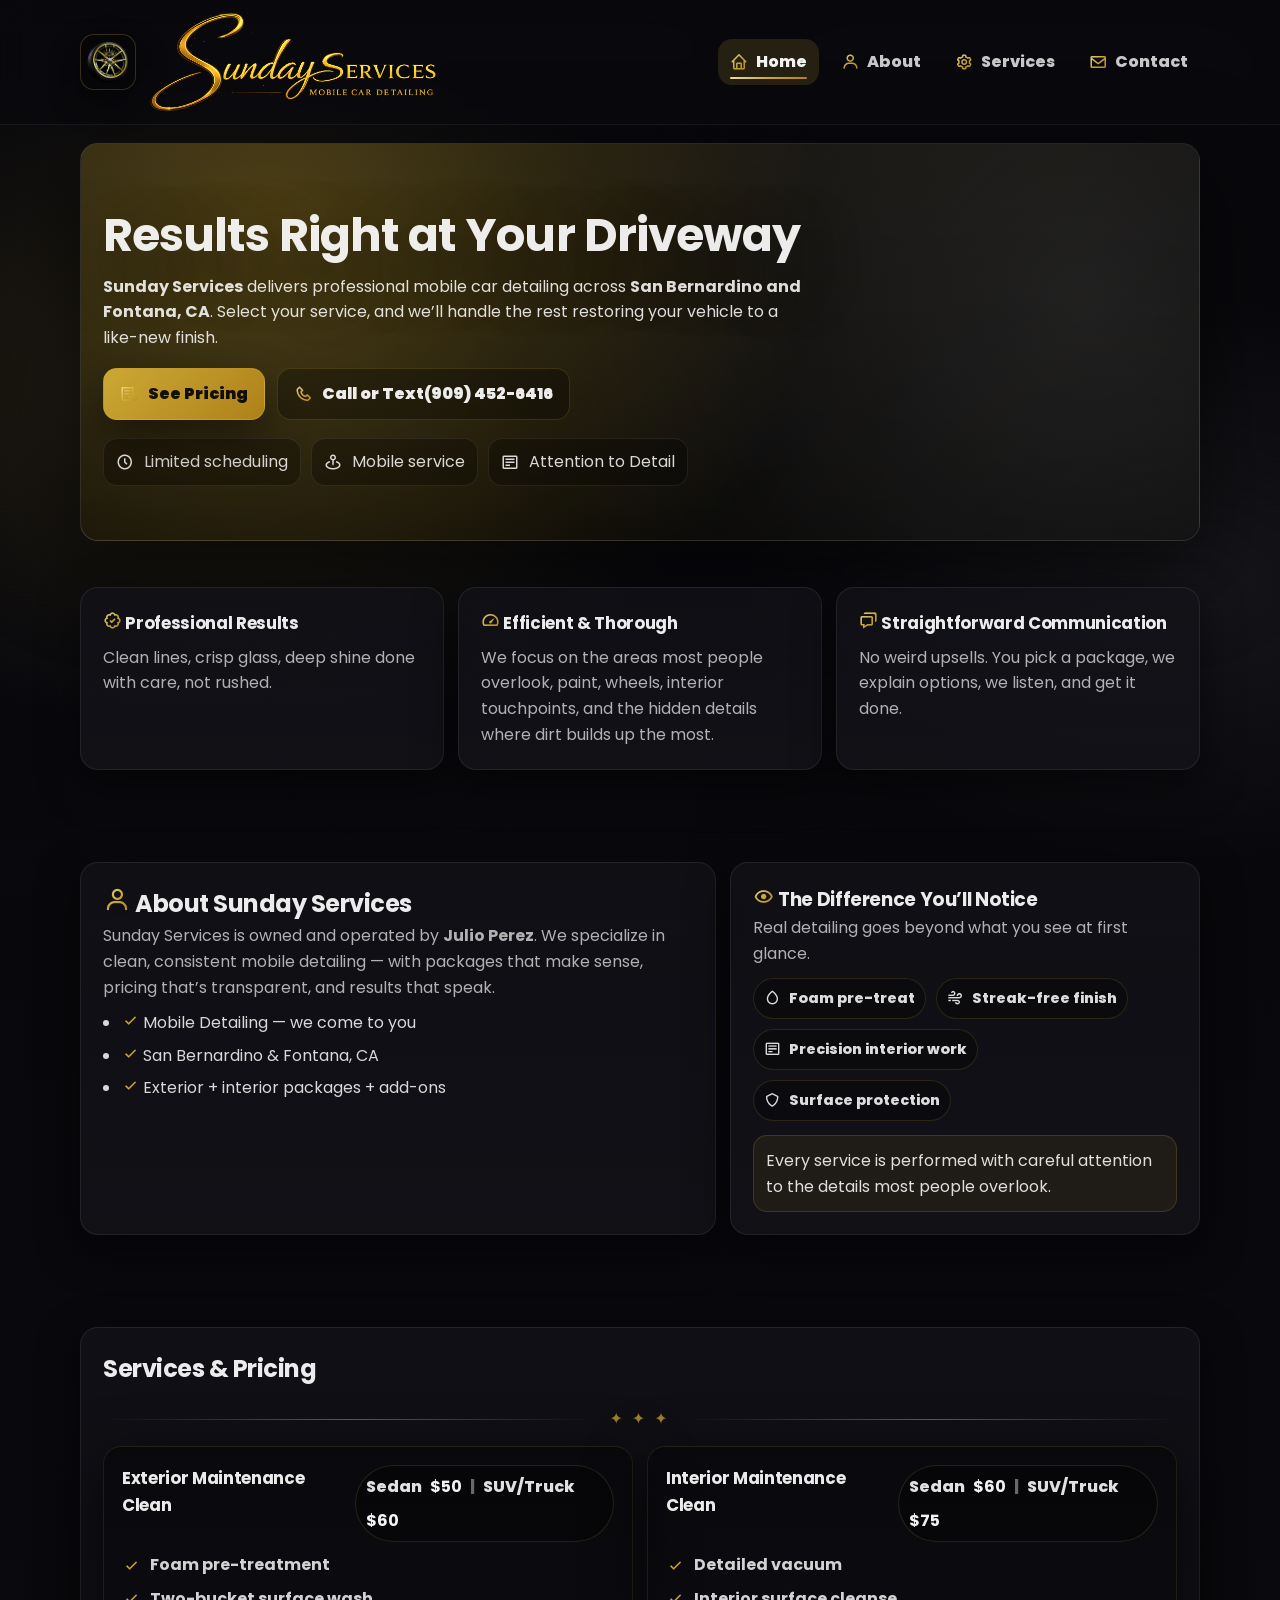
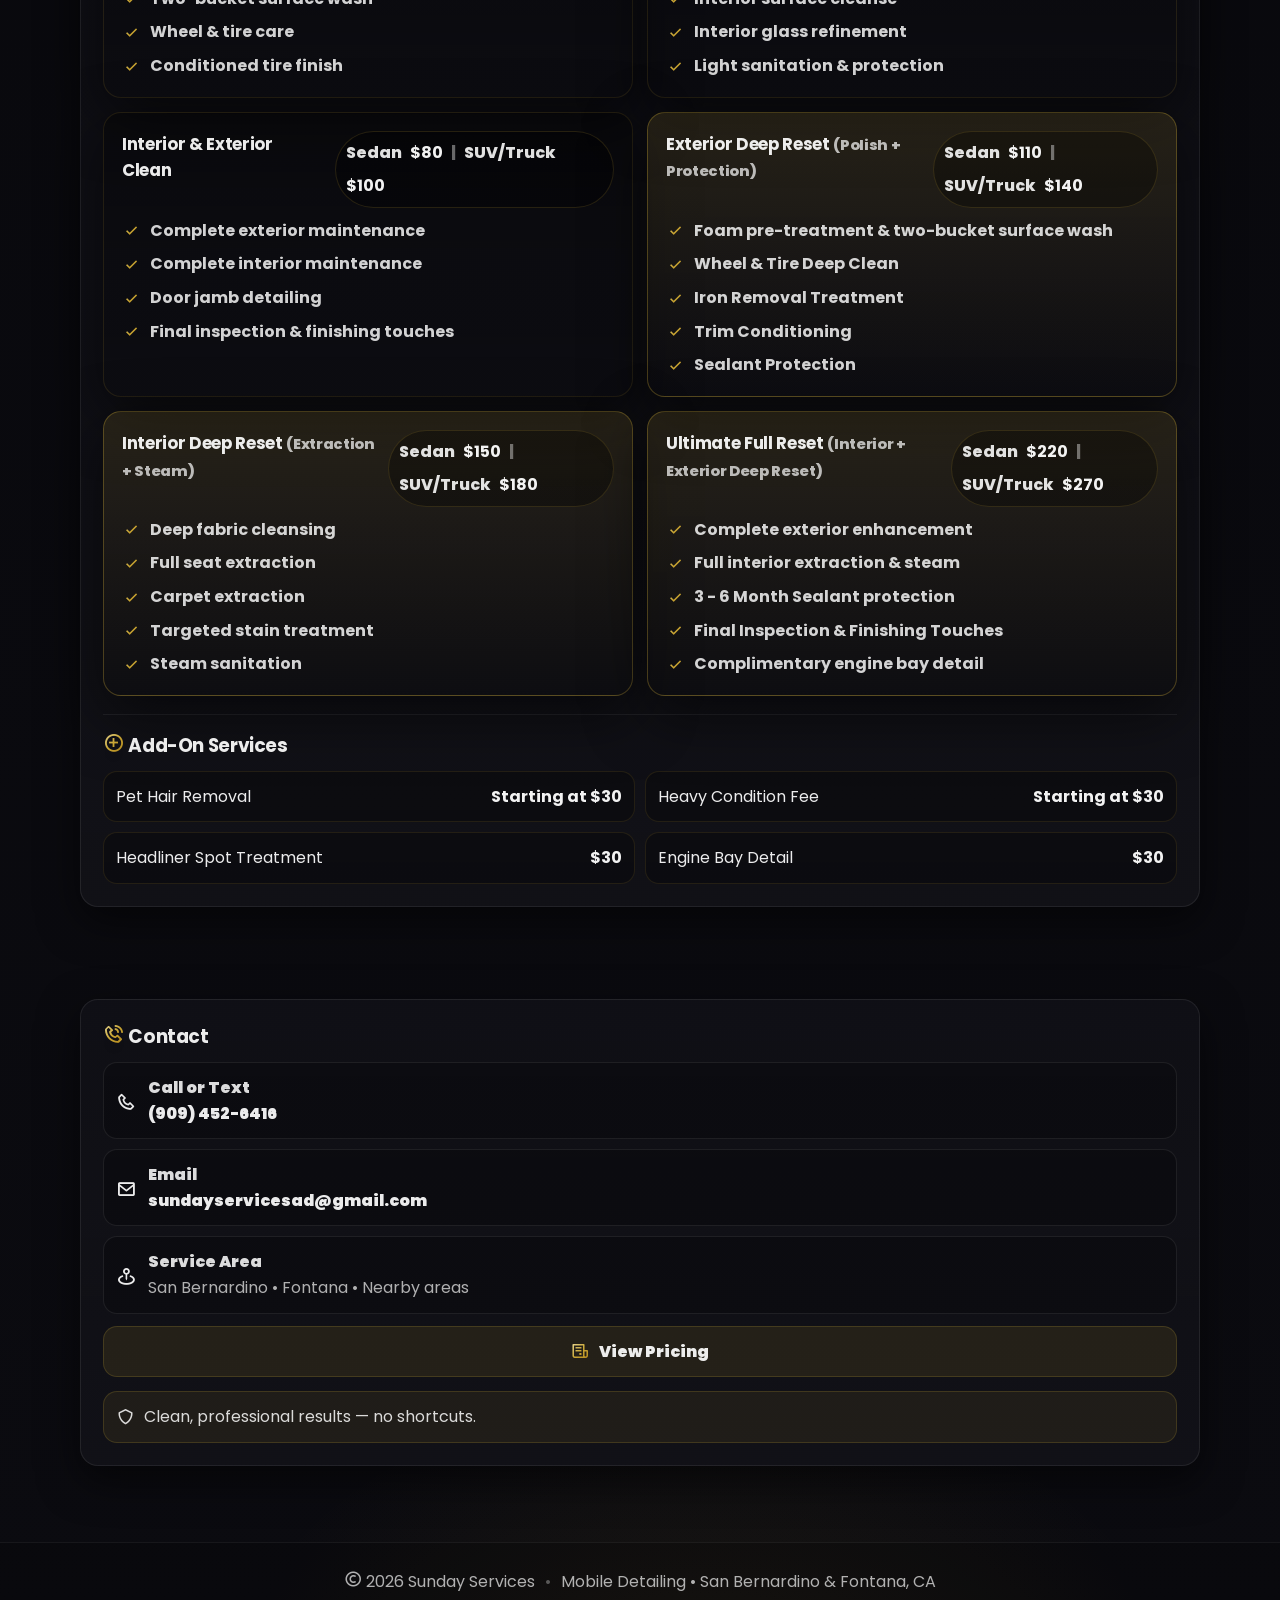
==== commit f63422f4: "Update index.html fixed a comma" ====
--- a/index.html
+++ b/index.html
@@ -127,7 +127,7 @@
 
           <div class="card feature">
             <h3><i class="bx bx-tachometer"></i> Efficient & Thorough</h3>
-            <p>We focus on the areas most people overlook paint, wheels, interior touchpoints, and the hidden details where dirt builds up the most.</p>
+            <p>We focus on the areas most people overlook, paint, wheels, interior touchpoints, and the hidden details where dirt builds up the most.</p>
           </div>
 
           <div class="card feature">
@@ -408,4 +408,5 @@
 
   <script src="./page.js" defer></script>
 </body>
-</html>+
+</html>
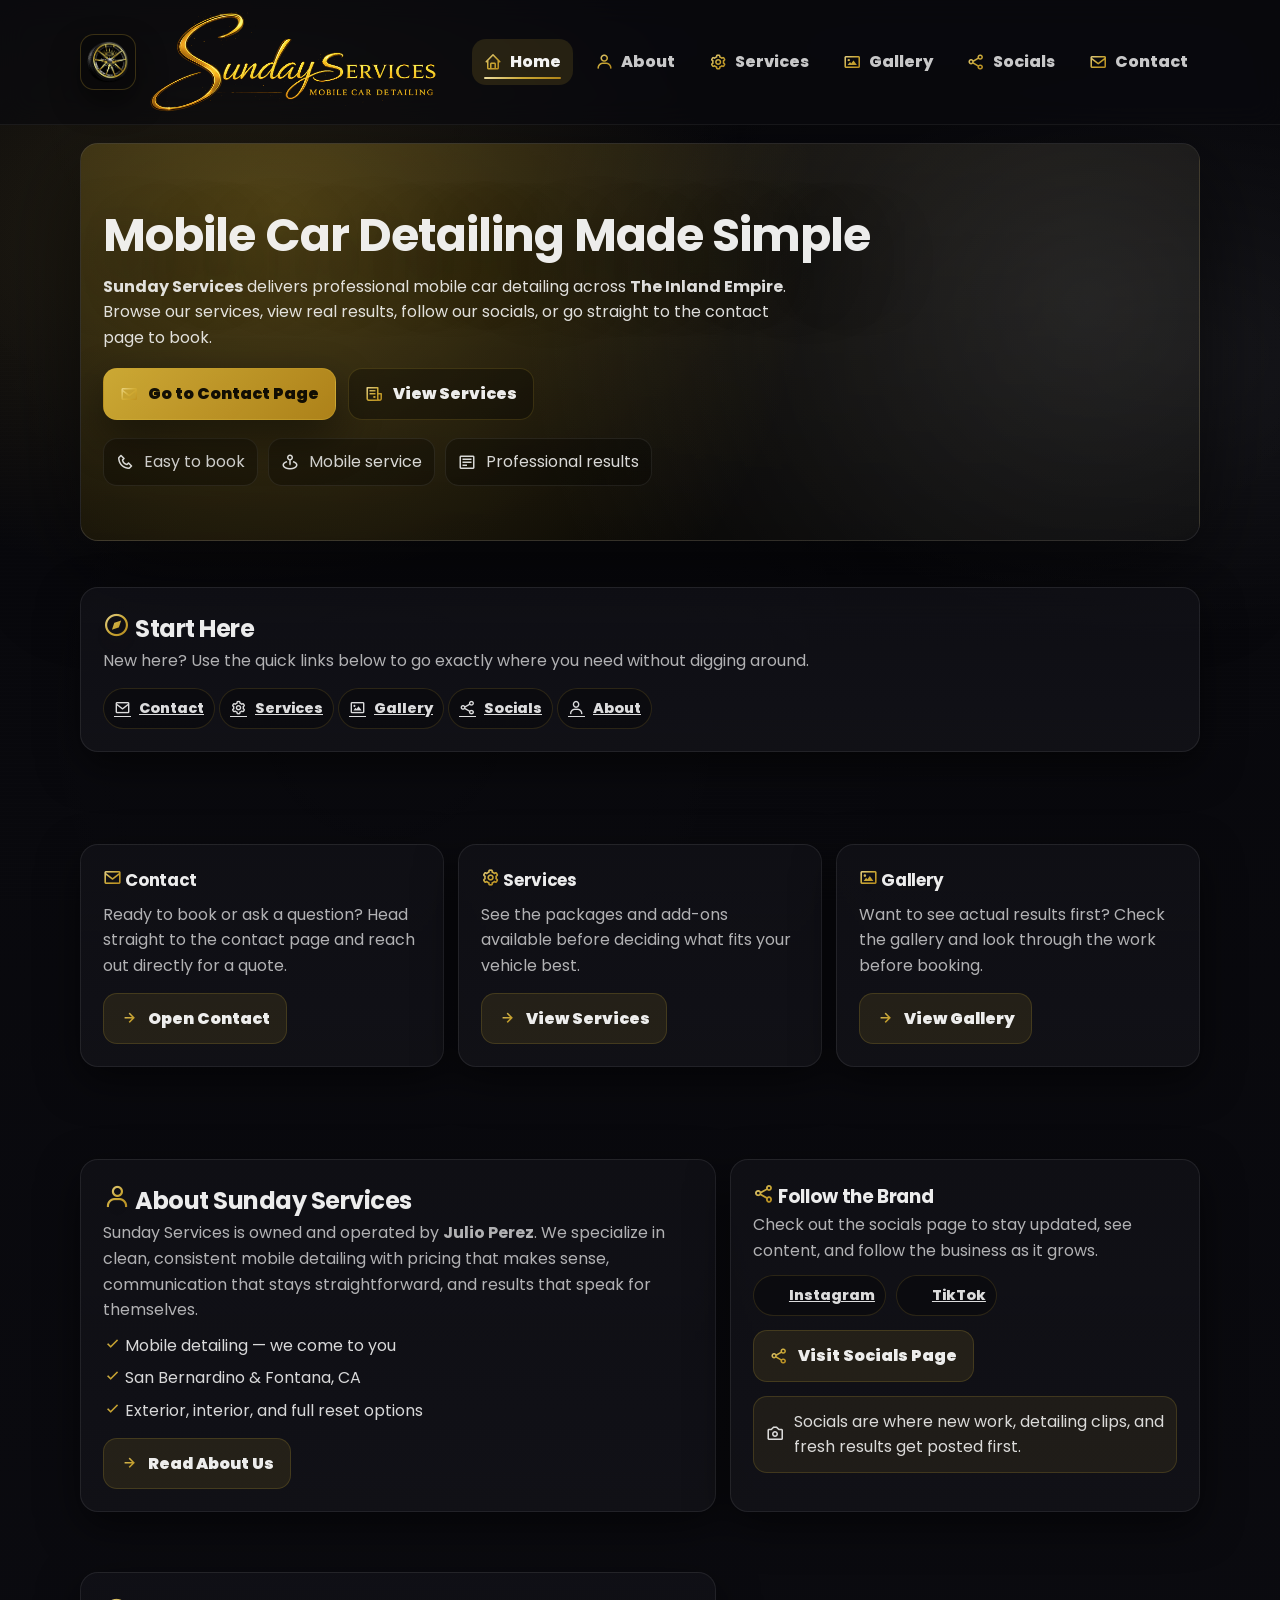
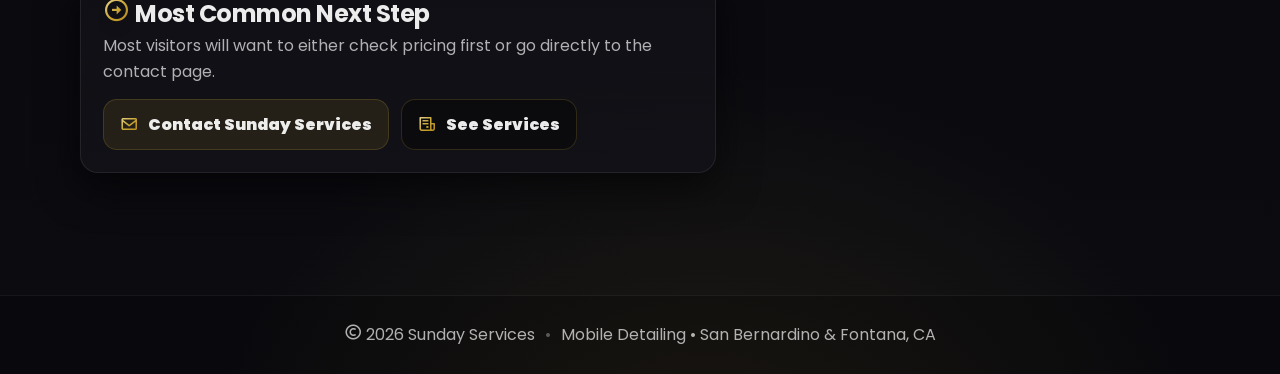
==== commit aacf3616: "updated website 3-7-26" ====
--- a/index.html
+++ b/index.html
@@ -4,21 +4,19 @@
   <meta charset="utf-8" />
   <meta name="viewport" content="width=device-width, initial-scale=1" />
 
-<!-- Open Graph / Social Embed -->
-<meta property="og:title" content="Sunday Services | Mobile Car Detailing" />
-<meta property="og:description" content="Professional mobile car detailing in San Bernardino & Fontana, CA. Interior, exterior, and full reset packages delivered right to your driveway." />
-<meta property="og:image" content="https://sundayservices.net/media/logo.png" />
-<meta property="og:url" content="https://sundayservices.net" />
-<meta property="og:type" content="website" />
-<meta property="og:site_name" content="Sunday Services" />
-
-<!-- Twitter / X Preview -->
-<meta name="twitter:card" content="summary_large_image" />
-<meta name="twitter:title" content="Sunday Services | Mobile Car Detailing" />
-<meta name="twitter:description" content="Professional mobile car detailing in San Bernardino & Fontana, CA." />
-<meta name="twitter:image" content="https://sundayservices.net/media/logo.png" />
-
-  <title>Sunday Services | Mobile Car Detailing</title>
+  <meta property="og:title" content="Sunday Services | Mobile Car Detailing" />
+  <meta property="og:description" content="Professional mobile car detailing in San Bernardino & Fontana, CA. Interior, exterior, and full reset packages delivered right to your driveway." />
+  <meta property="og:image" content="https://sundayservices.net/media/logo.png" />
+  <meta property="og:url" content="https://sundayservices.net" />
+  <meta property="og:type" content="website" />
+  <meta property="og:site_name" content="Sunday Services" />
+
+  <meta name="twitter:card" content="summary_large_image" />
+  <meta name="twitter:title" content="Sunday Services | Mobile Car Detailing" />
+  <meta name="twitter:description" content="Professional mobile car detailing in San Bernardino & Fontana, CA." />
+  <meta name="twitter:image" content="https://sundayservices.net/media/logo.png" />
+
+  <title>Sunday Services | Home</title>
   <meta name="description" content="Sunday Services mobile car detailing in San Bernardino & Fontana, CA. Premium exterior, interior, full reset packages, and add-ons. Call/text for a quote." />
   <meta name="theme-color" content="#0b0b10" />
 
@@ -33,76 +31,71 @@
 </head>
 
 <body>
-  <!-- Page wrapper used for blur-behind popup -->
   <div class="page">
-
     <header class="header">
       <div class="container bar">
-        <a class="logo" href="#home" aria-label="Sunday Services Home">
+        <a class="logo" href="./index.html" aria-label="Sunday Services Home">
           <img class="logo-badge" src="./media/logo.png" alt="Sunday Services Logo" />
           <span class="logo-text">
-        <img class="logo-wordmark" src="./media/wordmark.png" alt="Sunday Services Mobile Car Detailing" />
-        </span>
+            <img class="logo-wordmark" src="./media/wordmark.png" alt="Sunday Services Mobile Car Detailing" />
+          </span>
         </a>
 
         <nav class="nav" aria-label="Primary">
           <ul class="nav-list">
-            <li><a class="nav-link active" href="#home"><i class="bx bx-home"></i> Home</a></li>
-            <li><a class="nav-link" href="#about"><i class="bx bx-user"></i> About</a></li>
-            <li><a class="nav-link" href="#services"><i class="bx bx-cog"></i> Services</a></li>
-            <li><a class="nav-link" href="#contact"><i class="bx bx-envelope"></i> Contact</a></li>
+            <li><a class="nav-link active" href="./index.html"><i class="bx bx-home"></i> Home</a></li>
+            <li><a class="nav-link" href="./about.html"><i class="bx bx-user"></i> About</a></li>
+            <li><a class="nav-link" href="./services.html"><i class="bx bx-cog"></i> Services</a></li>
+            <li><a class="nav-link" href="./gallery.html"><i class="bx bx-image"></i> Gallery</a></li>
+            <li><a class="nav-link" href="./socials.html"><i class="bx bx-share-alt"></i> Socials</a></li>
+            <li><a class="nav-link" href="./contact.html"><i class="bx bx-envelope"></i> Contact</a></li>
           </ul>
         </nav>
 
-        <!-- Mobile hamburger -->
         <button class="burger" id="burgerBtn" aria-label="Open menu" aria-expanded="false">
           <i class="bx bx-menu"></i>
         </button>
 
         <div class="mobile-menu" id="mobileMenu" aria-hidden="true">
-          <a class="mobile-link" href="#home"><i class="bx bx-home"></i> Home</a>
-          <a class="mobile-link" href="#about"><i class="bx bx-user"></i> About</a>
-          <a class="mobile-link" href="#services"><i class="bx bx-cog"></i> Services</a>
-          <a class="mobile-link" href="#contact"><i class="bx bx-envelope"></i> Contact</a>
+          <a class="mobile-link" href="./index.html"><i class="bx bx-home"></i> Home</a>
+          <a class="mobile-link" href="./about.html"><i class="bx bx-user"></i> About</a>
+          <a class="mobile-link" href="./services.html"><i class="bx bx-cog"></i> Services</a>
+          <a class="mobile-link" href="./gallery.html"><i class="bx bx-image"></i> Gallery</a>
+          <a class="mobile-link" href="./socials.html"><i class="bx bx-share-alt"></i> Socials</a>
+          <a class="mobile-link" href="./contact.html"><i class="bx bx-envelope"></i> Contact</a>
         </div>
       </div>
     </header>
 
     <main class="container">
-
-      <!-- HERO -->
-      <section id="home" class="hero" data-animate="up">
+      <section class="hero" data-animate="up">
         <div class="hero-media" aria-hidden="true">
           <img src="./media/hero.jpg" alt="" />
         </div>
         <div class="hero-overlay" aria-hidden="true"></div>
 
         <div class="hero-content">
-          <h1>
-            </i>
-            Results Right at Your Driveway
-          </h1>
+          <h1>Mobile Car Detailing Made Simple</h1>
 
           <p class="hero-lead">
             <strong>Sunday Services</strong> delivers professional mobile car detailing across
-            <strong>San Bernardino and Fontana, CA</strong>.
-            Select your service, and we’ll handle the rest restoring your vehicle to a like-new finish.
+            <strong>The Inland Empire</strong>.
+            Browse our services, view real results, follow our socials, or go straight to the contact page to book.
           </p>
 
           <div class="hero-actions">
-            <!-- Replace phone/email below -->
-            <a class="btn btn-primary" href="#services">
-  <i class="bx bx-receipt"></i> See Pricing
-</a>
-            <a class="btn btn-ghost" href="tel:+19094526416">
-              <i class="bx bx-phone"></i> Call or Text(909) 452-6416
+            <a class="btn btn-primary" href="./contact.html">
+              <i class="bx bx-envelope"></i> Go to Contact Page
+            </a>
+            <a class="btn btn-ghost" href="./services.html">
+              <i class="bx bx-receipt"></i> View Services
             </a>
           </div>
 
           <div class="hero-mini">
             <div class="mini">
-              <i class="bx bx-time-five"></i>
-              <span>Limited scheduling</span>
+              <i class="bx bx-phone"></i>
+              <span>Easy to book</span>
             </div>
             <div class="mini">
               <i class="bx bx-map-pin"></i>
@@ -110,281 +103,124 @@
             </div>
             <div class="mini">
               <i class="bx bx-detail"></i>
-              <span>Attention to Detail</span>
-            </div>
-            
-          </div>
-        </div>
-      </section>
-
-      <!-- TRUST CARDS -->
+              <span>Professional results</span>
+            </div>
+          </div>
+        </div>
+      </section>
+
+      <section class="section" data-animate="up">
+        <div class="card">
+          <h2><i class="bx bx-compass"></i> Start Here</h2>
+          <p class="muted">
+            New here? Use the quick links below to go exactly where you need without digging around.
+          </p>
+
+          <div class="chips" style="margin-top:14px;">
+            <a class="chip" href="./contact.html"><i class="bx bx-envelope"></i> Contact</a>
+            <a class="chip" href="./services.html"><i class="bx bx-cog"></i> Services</a>
+            <a class="chip" href="./gallery.html"><i class="bx bx-image"></i> Gallery</a>
+            <a class="chip" href="./socials.html"><i class="bx bx-share-alt"></i> Socials</a>
+            <a class="chip" href="./about.html"><i class="bx bx-user"></i> About</a>
+          </div>
+        </div>
+      </section>
+
       <section class="section" data-animate="up">
         <div class="grid grid-3">
           <div class="card feature">
-            <h3><i class="bx bx-badge-check"></i> Professional Results</h3>
-            <p>Clean lines, crisp glass, deep shine done with care, not rushed.</p>
+            <h3><i class="bx bx-envelope"></i> Contact</h3>
+            <p>Ready to book or ask a question? Head straight to the contact page and reach out directly for a quote.</p>
+            <div class="hero-actions" style="margin-top:14px;">
+              <a class="btn btn-soft" href="./contact.html"><i class="bx bx-right-arrow-alt"></i> Open Contact</a>
+            </div>
           </div>
 
           <div class="card feature">
-            <h3><i class="bx bx-tachometer"></i> Efficient & Thorough</h3>
-            <p>We focus on the areas most people overlook, paint, wheels, interior touchpoints, and the hidden details where dirt builds up the most.</p>
+            <h3><i class="bx bx-cog"></i> Services</h3>
+            <p>See the packages and add-ons available before deciding what fits your vehicle best.</p>
+            <div class="hero-actions" style="margin-top:14px;">
+              <a class="btn btn-soft" href="./services.html"><i class="bx bx-right-arrow-alt"></i> View Services</a>
+            </div>
           </div>
 
           <div class="card feature">
-            <h3><i class="bx bx-chat"></i> Straightforward Communication</h3>
-            <p>No weird upsells. You pick a package, we explain options, we listen, and get it done.</p>
-          </div>
-        </div>
-      </section>
-
-      <!-- ABOUT -->
-      <section id="about" class="section" data-animate="up">
-        <div class="split">
-          <div class="card">
-            <h2><i class="bx bx-user"></i> About Sunday Services</h2>
-            <p class="muted">
-              Sunday Services is owned and operated by <strong>Julio Perez</strong>.
-              We specialize in clean, consistent mobile detailing — with packages that make sense,
-              pricing that’s transparent, and results that speak.
-            </p>
-
-            <ul class="bullets">
-              <li><i class="bx bx-check"></i> Mobile Detailing — we come to you</li>
-              <li><i class="bx bx-check"></i> San Bernardino & Fontana, CA</li>
-              <li><i class="bx bx-check"></i> Exterior + interior packages + add-ons</li>
-            </ul>
-          </div>
+            <h3><i class="bx bx-image"></i> Gallery</h3>
+            <p>Want to see actual results first? Check the gallery and look through the work before booking.</p>
+            <div class="hero-actions" style="margin-top:14px;">
+              <a class="btn btn-soft" href="./gallery.html"><i class="bx bx-right-arrow-alt"></i> View Gallery</a>
+            </div>
+          </div>
+        </div>
+      </section>
+
+      <section class="section" data-animate="up">
+  <div class="split">
+    <div class="card">
+      <h2><i class="bx bx-user"></i> About Sunday Services</h2>
+      <p class="muted">
+        Sunday Services is owned and operated by <strong>Julio Perez</strong>.
+        We specialize in clean, consistent mobile detailing with pricing that makes sense,
+        communication that stays straightforward, and results that speak for themselves.
+      </p>
+
+      <ul class="bullets" style="list-style:none; padding-left:0;">
+        <li><i class="bx bx-check"></i> Mobile detailing — we come to you</li>
+        <li><i class="bx bx-check"></i> San Bernardino & Fontana, CA</li>
+        <li><i class="bx bx-check"></i> Exterior, interior, and full reset options</li>
+      </ul>
+
+      <div class="hero-actions" style="margin-top:14px;">
+        <a class="btn btn-soft" href="./about.html">
+          <i class="bx bx-right-arrow-alt"></i> Read About Us
+        </a>
+      </div>
+    </div>
 
           <div class="card about-highlight">
-  <h3><i class="bx bx-show"></i></i> The Difference You’ll Notice</h3>
-  <p class="muted">Real detailing goes beyond what you see at first glance.</p>
+  <h3><i class="bx bx-share-alt"></i> Follow the Brand</h3>
+
+  <p class="muted">
+    Check out the socials page to stay updated, see content, and follow the
+    business as it grows.
+  </p>
 
   <div class="chips">
-    <span class="chip"><i class="bx bx-droplet"></i> Foam pre-treat</span>
-    <span class="chip"><i class="bx bx-wind"></i> Streak-free finish</span>
-    <span class="chip"><i class="bx bx-detail"></i> Precision interior work</span>
-    <span class="chip"><i class="bx bx-shield"></i> Surface protection</span>
-  </div>
-
-  <div class="note">
+    <a class="chip" href="./socials.html"><i class="bx bxl-instagram"></i> Instagram</a>
+    <a class="chip" href="./socials.html"><i class="bx bxl-tiktok"></i> TikTok</a>
+  </div>
+
+  <div class="hero-actions" style="margin-top:14px;">
+    <a class="btn btn-soft" href="./socials.html">
+      <i class="bx bx-share-alt"></i> Visit Socials Page
+    </a>
+  </div>
+
+  <div class="mini-note" style="margin-top:14px;">
+    <i class="bx bx-camera"></i>
     <span>
-      Every service is performed with careful attention to the details most people overlook.
+      Socials are where new work, detailing clips, and fresh results get posted first.
     </span>
   </div>
 </div>
-        </div>
-      </section>
-
-      <!-- SERVICES -->
-      <section id="services" class="section" data-animate="up">
+
+      <section class="section" data-animate="up">
         <div class="card">
-          <div class="section-head">
-            <div>
-              <h2></i> Services & Pricing</h2>
-            </div>
-          </div>
-
-          <div class="menu-frame" aria-hidden="true">
-            <div class="menu-line"></div>
-            <div class="menu-dots">✦ ✦ ✦</div>
-            <div class="menu-line"></div>
-          </div>
-
-          <!-- Packages -->
-          <div class="packages">
-
-            <article class="package">
-              <div class="package-top">
-                <h3>Exterior Maintenance Clean</h3>
-                <div class="price-pill">
-                  <span>Sedan</span> <strong>$50</strong>
-                  <span class="sep">|</span>
-                  <span>SUV/Truck</span> <strong>$60</strong>
-                </div>
-              </div>
-
-              <ul class="package-points">
-                <li><i class="bx bx-check"></i> Foam pre-treatment</li>
-                <li><i class="bx bx-check"></i> Two-bucket surface wash</li>
-                <li><i class="bx bx-check"></i> Wheel & tire care</li>
-                <li><i class="bx bx-check"></i> Conditioned tire finish</li>
-              </ul>
-            </article>
-
-            <article class="package">
-              <div class="package-top">
-                <h3>Interior Maintenance Clean</h3>
-                <div class="price-pill">
-                  <span>Sedan</span> <strong>$60</strong>
-                  <span class="sep">|</span>
-                  <span>SUV/Truck</span> <strong>$75</strong>
-                </div>
-              </div>
-
-              <ul class="package-points">
-                <li><i class="bx bx-check"></i> Detailed vacuum</li>
-                <li><i class="bx bx-check"></i> Interior surface cleanse</li>
-                <li><i class="bx bx-check"></i> Interior glass refinement</li>
-                <li><i class="bx bx-check"></i> Light sanitation & protection</li>
-              </ul>
-            </article>
-
-            <article class="package">
-              <div class="package-top">
-                <h3>Interior & Exterior Clean</h3>
-                <div class="price-pill">
-                  <span>Sedan</span> <strong>$80</strong>
-                  <span class="sep">|</span>
-                  <span>SUV/Truck</span> <strong>$100</strong>
-                </div>
-              </div>
-
-              <ul class="package-points">
-                <li><i class="bx bx-check"></i> Complete exterior maintenance</li>
-                <li><i class="bx bx-check"></i> Complete interior maintenance</li>
-                <li><i class="bx bx-check"></i> Door jamb detailing</li>
-                <li><i class="bx bx-check"></i> Final inspection & finishing touches</li>
-              </ul>
-            </article>
-
-            <article class="package package-featured">
-            <div class="package-top">
-            <h3>Exterior Deep Reset <span class="sub">(Polish + Protection)</span></h3>
-            <div class="price-pill">
-             <span>Sedan</span> <strong>$110</strong>
-             <span class="sep">|</span>
-             <span>SUV/Truck</span> <strong>$140</strong>
-     </div>
-  </div>
-
-  <ul class="package-points">
-    <li><i class="bx bx-check"></i> Foam pre-treatment & two-bucket surface wash</li>
-    <li><i class="bx bx-check"></i> Wheel & Tire Deep Clean</li>
-    <li><i class="bx bx-check"></i> Iron Removal Treatment</li>
-    <li><i class="bx bx-check"></i> Trim Conditioning</li>
-    <li><i class="bx bx-check"></i> Sealant Protection</li>
-  </ul>
-</article>
-
-            <article class="package package-featured">
-              <div class="package-top">
-                <h3>Interior Deep Reset <span class="sub">(Extraction + Steam)</span></h3>
-                <div class="price-pill">
-                  <span>Sedan</span> <strong>$150</strong>
-                  <span class="sep">|</span>
-                  <span>SUV/Truck</span> <strong>$180</strong>
-                </div>
-              </div>
-
-              <ul class="package-points">
-                <li><i class="bx bx-check"></i> Deep fabric cleansing</li>
-                <li><i class="bx bx-check"></i> Full seat extraction</li>
-                <li><i class="bx bx-check"></i> Carpet extraction</li>
-                <li><i class="bx bx-check"></i> Targeted stain treatment</li>
-                <li><i class="bx bx-check"></i> Steam sanitation</li>
-              </ul>
-            </article>
-
-<article class="package package-featured">
-  <div class="package-top">
-    <h3>Ultimate Full Reset <span class="sub">(Interior + Exterior Deep Reset)</span></h3>
-    <div class="price-pill">
-      <span>Sedan</span> <strong>$220</strong>
-      <span class="sep">|</span>
-      <span>SUV/Truck</span> <strong>$270</strong>
-    </div>
-  </div>
-
-  <ul class="package-points">
-    <li><i class="bx bx-check"></i> Complete exterior enhancement</li>
-    <li><i class="bx bx-check"></i> Full interior extraction & steam</li>
-    <li><i class="bx bx-check"></i> 3 - 6 Month Sealant protection</li>
-    <li><i class="bx bx-check"></i> Final Inspection & Finishing Touches</li>
-    <li><i class="bx bx-check"></i> Complimentary engine bay detail</li>
-  </ul>
-</article>
-
-          </div>
-
-          <!-- Add-ons -->
-          <div class="addons">
-            <h3 class="addons-title"><i class="bx bx-plus-circle"></i> Add-On Services</h3>
-            <div class="addons-grid">
-              <div class="addon">
-                <span>Pet Hair Removal</span>
-                <strong>Starting at $30</strong>
-              </div>
-              <div class="addon">
-                <span>Heavy Condition Fee</span>
-                <strong>Starting at $30</strong>
-              </div>
-              <div class="addon">
-                <span>Headliner Spot Treatment</span>
-                <strong>$30</strong>
-              </div>
-              <div class="addon">
-                <span>Engine Bay Detail</span>
-                <strong>$30</strong>
-              </div>
-            </div>
-          </div>
-
-          <!-- Optional menu image preview -->
-          <div class="menu-preview">
-            <div class="menu-preview-head">
-              <h3><i class="bx bx-receipt"></i> Menu Style</h3>
-              <p class="muted">Optional: add <code>media/menu.png</code> to show the actual menu image here.</p>
-            </div>
-            <div class="menu-preview-media">
-              <img src="./media/menu.png" alt="Sunday Services menu (optional)" loading="lazy" onerror="this.closest('.menu-preview').style.display='none';" />
-            </div>
-          </div>
-
-        </div>
-      </section>
-
-      <!-- CONTACT -->
-<section id="contact" class="section" data-animate="up">
-  <div class="card contact-card">
-            <h3><i class="bx bx-phone-call"></i> Contact</h3>
-
-            <!-- Replace these -->
-            <div class="contact-item">
-              <i class="bx bx-phone"></i>
-              <div>
-                <div class="label">Call or Text</div>
-                <a class="link" href="tel:+19094526416">(909) 452-6416</a>
-              </div>
-            </div>
-
-            <div class="contact-item">
-              <i class="bx bx-envelope"></i>
-              <div>
-                <div class="label">Email</div>
-                <a class="link" href="mailto:sundayservicesad@gmail.com">sundayservicesad@gmail.com</a>
-              </div>
-            </div>
-
-            <div class="contact-item">
-              <i class="bx bx-map-pin"></i>
-              <div>
-                <div class="label">Service Area</div>
-                <div class="muted">San Bernardino • Fontana • Nearby areas</div>
-              </div>
-            </div>
-
-            <div class="contact-actions">
-              <a class="btn btn-soft" href="#services"><i class="bx bx-receipt"></i> View Pricing</a>
-            </div>
-
-            <div class="mini-note">
-              <i class="bx bx-shield"></i>
-              <span>Clean, professional results — no shortcuts.</span>
-            </div>
-          </div>
-        </div>
-      </section>
-
+          <h2><i class="bx bx-right-arrow-circle"></i> Most Common Next Step</h2>
+          <p class="muted">
+            Most visitors will want to either check pricing first or go directly to the contact page.
+          </p>
+
+          <div class="hero-actions" style="margin-top:14px;">
+            <a class="btn btn-soft" href="./contact.html">
+              <i class="bx bx-envelope"></i> Contact Sunday Services
+            </a>
+            <a class="btn btn-ghost" href="./services.html">
+              <i class="bx bx-receipt"></i> See Services
+            </a>
+          </div>
+        </div>
+      </section>
     </main>
 
     <footer class="footer">
@@ -394,19 +230,8 @@
         <span class="muted">Mobile Detailing • San Bernardino & Fontana, CA</span>
       </div>
     </footer>
-
-  </div><!-- /.page -->
-
-  <!-- Gallery popup -->
-  <div class="popup-overlay" id="popup" aria-hidden="true">
-    <div class="popup-content" role="dialog" aria-modal="true" aria-label="Gallery preview">
-      <button class="popup-close" id="popupClose" aria-label="Close">×</button>
-      <div id="popupMedia"></div>
-      <div class="popup-caption" id="popupCaption"></div>
-    </div>
   </div>
 
   <script src="./page.js" defer></script>
 </body>
-
-</html>
+</html>
--- a/style.css
+++ b/style.css
@@ -761,6 +761,87 @@
   gap: 10px;
   margin-top: 12px;
 }
+/* Socials box */
+.socials-box{
+  margin-top: 14px;
+  padding: 14px;
+  border-radius: 16px;
+  background: linear-gradient(180deg, rgba(0,0,0,0.24), rgba(0,0,0,0.16));
+  border: 1px solid rgba(212,175,55,0.14);
+  box-shadow: 0 18px 50px rgba(0,0,0,0.45);
+}
+
+.socials-head{
+  margin-bottom: 12px;
+}
+
+.socials-head h4{
+  display: inline-flex;
+  align-items: center;
+  gap: 8px;
+  font-size: 1rem;
+  margin-bottom: 4px;
+}
+
+.socials-grid{
+  display: grid;
+  gap: 10px;
+}
+
+.social-link{
+  display: flex;
+  align-items: center;
+  gap: 12px;
+  padding: 12px 14px;
+  text-decoration: none;
+  border-radius: 14px;
+  background: rgba(0,0,0,0.24);
+  border: 1px solid rgba(255,255,255,0.08);
+  transition: transform .18s ease, border-color .18s ease, background .18s ease, box-shadow .18s ease;
+}
+
+.social-link:hover{
+  transform: translateY(-2px);
+  background: rgba(212,175,55,0.08);
+  border-color: rgba(212,175,55,0.22);
+  box-shadow: 0 18px 45px rgba(0,0,0,0.50);
+}
+
+.social-icon-wrap{
+  width: 46px;
+  height: 46px;
+  border-radius: 14px;
+  display: grid;
+  place-items: center;
+  background: rgba(255,255,255,0.04);
+  border: 1px solid rgba(212,175,55,0.16);
+  flex-shrink: 0;
+}
+
+.social-icon-wrap i{
+  font-size: 1.35rem;
+  background: linear-gradient(135deg, var(--gold1), var(--gold2), var(--gold3));
+  -webkit-background-clip: text;
+  background-clip: text;
+  color: transparent;
+  filter: drop-shadow(0 10px 18px rgba(212,175,55,0.12));
+}
+
+.social-copy{
+  display: flex;
+  flex-direction: column;
+  line-height: 1.25;
+}
+
+.social-label{
+  font-weight: 900;
+  color: rgba(255,255,255,0.92);
+}
+
+.social-handle{
+  font-size: 0.92rem;
+  color: rgba(255,255,255,0.62);
+}
 .mini-note{
   margin-top: 14px;
   padding: 12px 12px;
@@ -820,8 +901,9 @@
   border: 1px solid rgba(212,175,55,0.18);
   backdrop-filter: blur(14px);
   box-shadow: 0 30px 100px rgba(0,0,0,0.70);
-}
-#popupMedia{
+  isolation: isolate;
+  overflow: visible;
+}upMedia{
   display:grid;
   place-items:center;
 }
@@ -883,4 +965,176 @@
 }
 @media (prefers-reduced-motion: reduce){
   *{ animation:none !important; transition:none !important; scroll-behavior:auto !important; }
+}
+/* =========================
+   Multi-page gallery popup upgrade
+   Append to bottom of style.css
+========================= */
+
+.page-gallery [data-animate]{
+  opacity: 1 !important;
+  transform: none !important;
+  transition: none !important;
+}
+
+.popup-stage{
+  position: relative;
+  width: 100%;
+  display: grid;
+  place-items: center;
+  z-index: 1;
+}
+
+.popup-nav{
+  position: absolute;
+  top: 50%;
+  transform: translateY(-50%);
+  width: 52px;
+  height: 52px;
+  border-radius: 999px;
+  border: 1px solid rgba(255,255,255,0.18);
+  background: rgba(0,0,0,0.45);
+  display: grid;
+  place-items: center;
+  cursor: pointer;
+  z-index: 10;
+  transition: transform .15s ease, background .15s ease, opacity .15s ease;
+}
+
+.popup-prev{ left: 10px; }
+.popup-next{ right: 10px; }
+
+.popup-nav:hover{
+  background: rgba(0,0,0,0.60);
+  transform: translateY(-50%) scale(1.03);
+}
+
+.popup-nav:active{
+  transform: translateY(-50%) scale(0.98);
+}
+
+.popup-nav i.bx{
+  font-size: 34px;
+  color: #fff !important;
+  background: none !important;
+  -webkit-background-clip: initial !important;
+  background-clip: initial !important;
+  filter: none !important;
+  opacity: 1 !important;
+  margin: 0 !important;
+}
+
+.popup-hint{
+  margin-top: 10px;
+  text-align: center;
+  font-weight: 700;
+  font-size: 0.9rem;
+  color: rgba(255,255,255,0.75);
+}
+
+@media (max-width: 700px){
+  .popup-overlay{ padding: 10px; }
+
+  .popup-content{
+    width: 100%;
+    max-height: 96vh;
+    max-height: 96dvh;
+    padding: 8px;
+    border-radius: 16px;
+  }
+
+  #popupMedia{
+  display:grid;
+  place-items:center;
+  position: relative;
+  z-index: 1;
+}
+
+  #popupMedia img,
+  #popupMedia video{
+    width: 100%;
+    max-height: 78vh;
+    max-height: 78dvh;
+    object-fit: contain;
+  }
+
+  .popup-nav{
+    width: 42px;
+    height: 42px;
+    opacity: 0.95;
+  }
+
+  .popup-nav i.bx{
+    font-size: 26px;
+  }
+
+  .popup-prev{ left: 6px; }
+  .popup-next{ right: 6px; }
+
+  .popup-close{
+  position:absolute;
+  top: 10px;
+  right: 10px;
+  border:none;
+  border-radius: 999px;
+  width: 40px;
+  height: 40px;
+  display:grid;
+  place-items:center;
+  cursor:pointer;
+  font-size: 22px;
+  font-weight: 950;
+  color: rgba(0,0,0,0.88);
+  background: linear-gradient(135deg, rgba(212,175,55,0.95), rgba(184,137,26,0.88));
+  box-shadow: 0 18px 44px rgba(0,0,0,0.65);
+  transition: transform .15s ease, opacity .15s ease;
+  z-index: 9999;
+  pointer-events: auto;
+}
+
+  .popup-hint{
+    display: none;
+  }
+}
+
+/* Gallery video tile fix */
+.media-tile video{
+  width: 100%;
+  height: 220px;
+  object-fit: cover;
+  display: block;
+  background: #000;
+  transform: scale(1.02);
+  transition: transform .35s ease, filter .35s ease;
+}
+
+.media-tile:hover video{
+  transform: scale(1.08);
+  filter: saturate(1.06);
+}
+
+/* Popup video styling */
+#popupMedia video{
+  width: 100%;
+  max-height: 78vh;
+  object-fit: contain;
+  border-radius: 14px;
+  background: rgba(0,0,0,0.25);
+  border: 1px solid rgba(255,255,255,0.08);
+}
+
+.popup-content{
+  isolation: isolate;
+  overflow: visible;
+}
+
+.popup-stage,
+#popupMedia{
+  position: relative;
+  z-index: 1;
+}
+
+.popup-close{
+  z-index: 9999 !important;
+  pointer-events: auto !important;
 }
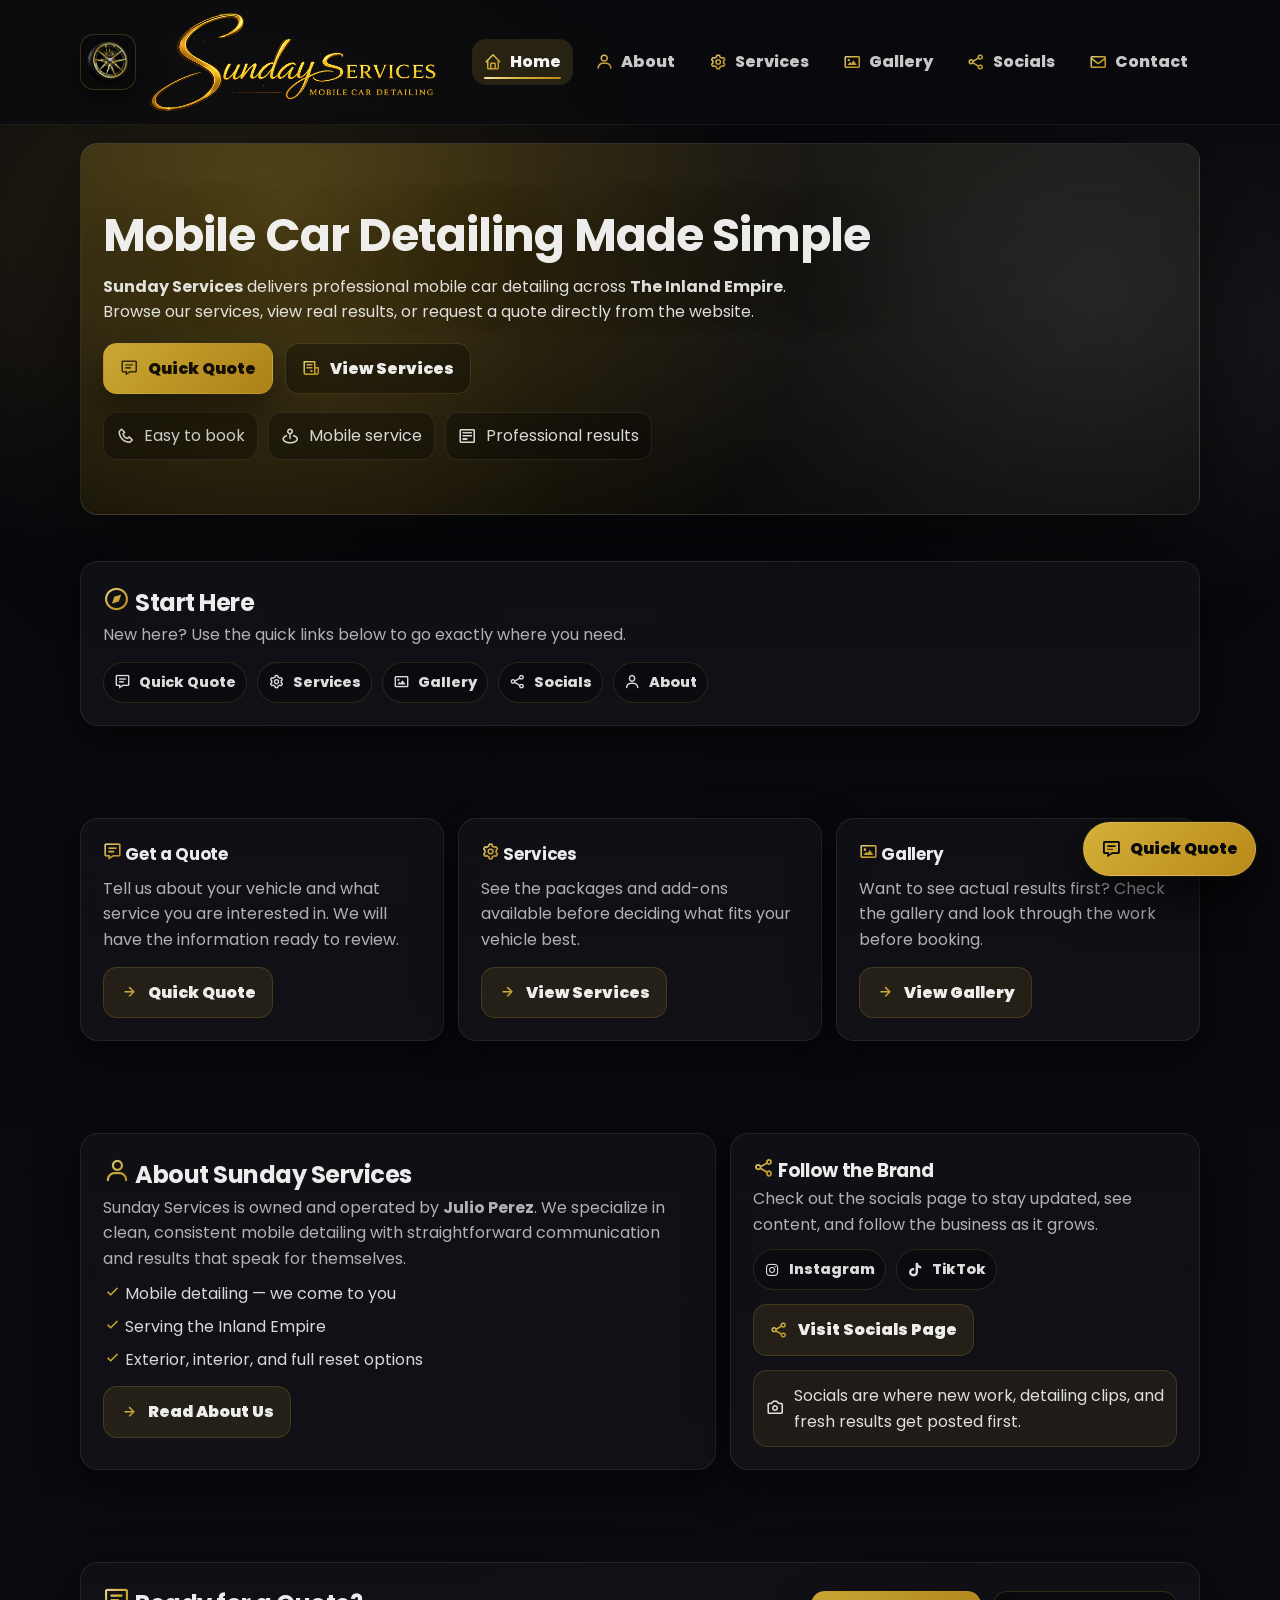
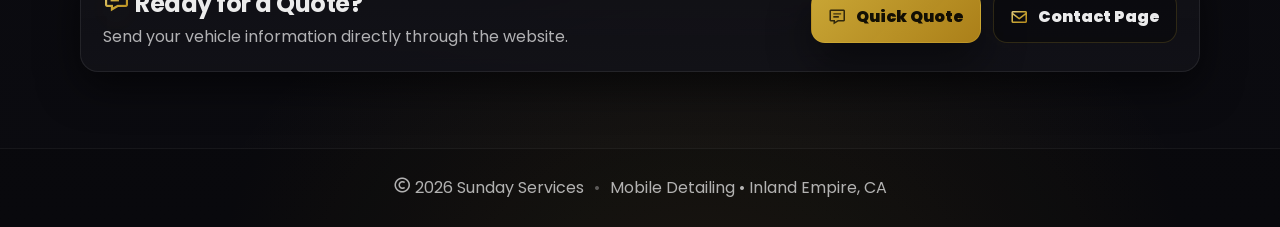
==== commit e372603f: "Add quote form and Discord integration" ====
--- a/index.html
+++ b/index.html
@@ -5,7 +5,7 @@
   <meta name="viewport" content="width=device-width, initial-scale=1" />
 
   <meta property="og:title" content="Sunday Services | Mobile Car Detailing" />
-  <meta property="og:description" content="Professional mobile car detailing in San Bernardino & Fontana, CA. Interior, exterior, and full reset packages delivered right to your driveway." />
+  <meta property="og:description" content="Professional mobile car detailing across the Inland Empire. Interior, exterior, and full reset packages delivered right to your location." />
   <meta property="og:image" content="https://sundayservices.net/media/logo.png" />
   <meta property="og:url" content="https://sundayservices.net" />
   <meta property="og:type" content="website" />
@@ -13,223 +13,464 @@
 
   <meta name="twitter:card" content="summary_large_image" />
   <meta name="twitter:title" content="Sunday Services | Mobile Car Detailing" />
-  <meta name="twitter:description" content="Professional mobile car detailing in San Bernardino & Fontana, CA." />
+  <meta name="twitter:description" content="Professional mobile car detailing across the Inland Empire." />
   <meta name="twitter:image" content="https://sundayservices.net/media/logo.png" />
 
   <title>Sunday Services | Home</title>
-  <meta name="description" content="Sunday Services mobile car detailing in San Bernardino & Fontana, CA. Premium exterior, interior, full reset packages, and add-ons. Call/text for a quote." />
+  <meta
+    name="description"
+    content="Sunday Services mobile car detailing across the Inland Empire. Premium exterior, interior, full reset packages, and add-ons."
+  />
   <meta name="theme-color" content="#0b0b10" />
 
   <link rel="icon" href="./media/logo.png" type="image/png" />
 
   <link rel="preconnect" href="https://fonts.googleapis.com" />
   <link rel="preconnect" href="https://fonts.gstatic.com" crossorigin />
-  <link href="https://fonts.googleapis.com/css2?family=Poppins:wght@400;600;700;800;900&display=swap" rel="stylesheet" />
-
-  <link href="https://unpkg.com/boxicons@2.1.4/css/boxicons.min.css" rel="stylesheet" />
+  <link
+    href="https://fonts.googleapis.com/css2?family=Poppins:wght@400;600;700;800;900&display=swap"
+    rel="stylesheet"
+  />
+
+  <link
+    href="https://unpkg.com/boxicons@2.1.4/css/boxicons.min.css"
+    rel="stylesheet"
+  />
+
   <link rel="stylesheet" href="./style.css" />
 </head>
 
-<body>
+<body data-page="home">
   <div class="page">
+
     <header class="header">
       <div class="container bar">
+
         <a class="logo" href="./index.html" aria-label="Sunday Services Home">
-          <img class="logo-badge" src="./media/logo.png" alt="Sunday Services Logo" />
+          <img
+            class="logo-badge"
+            src="./media/logo.png"
+            alt="Sunday Services Logo"
+          />
+
           <span class="logo-text">
-            <img class="logo-wordmark" src="./media/wordmark.png" alt="Sunday Services Mobile Car Detailing" />
+            <img
+              class="logo-wordmark"
+              src="./media/wordmark.png"
+              alt="Sunday Services Mobile Car Detailing"
+            />
           </span>
         </a>
 
         <nav class="nav" aria-label="Primary">
           <ul class="nav-list">
-            <li><a class="nav-link active" href="./index.html"><i class="bx bx-home"></i> Home</a></li>
-            <li><a class="nav-link" href="./about.html"><i class="bx bx-user"></i> About</a></li>
-            <li><a class="nav-link" href="./services.html"><i class="bx bx-cog"></i> Services</a></li>
-            <li><a class="nav-link" href="./gallery.html"><i class="bx bx-image"></i> Gallery</a></li>
-            <li><a class="nav-link" href="./socials.html"><i class="bx bx-share-alt"></i> Socials</a></li>
-            <li><a class="nav-link" href="./contact.html"><i class="bx bx-envelope"></i> Contact</a></li>
+            <li>
+              <a class="nav-link active" href="./index.html">
+                <i class="bx bx-home"></i>
+                Home
+              </a>
+            </li>
+
+            <li>
+              <a class="nav-link" href="./about.html">
+                <i class="bx bx-user"></i>
+                About
+              </a>
+            </li>
+
+            <li>
+              <a class="nav-link" href="./services.html">
+                <i class="bx bx-cog"></i>
+                Services
+              </a>
+            </li>
+
+            <li>
+              <a class="nav-link" href="./gallery.html">
+                <i class="bx bx-image"></i>
+                Gallery
+              </a>
+            </li>
+
+            <li>
+              <a class="nav-link" href="./socials.html">
+                <i class="bx bx-share-alt"></i>
+                Socials
+              </a>
+            </li>
+
+            <li>
+              <a class="nav-link" href="./contact.html">
+                <i class="bx bx-envelope"></i>
+                Contact
+              </a>
+            </li>
           </ul>
         </nav>
 
-        <button class="burger" id="burgerBtn" aria-label="Open menu" aria-expanded="false">
+        <button
+          class="burger"
+          id="burgerBtn"
+          aria-label="Open menu"
+          aria-expanded="false"
+        >
           <i class="bx bx-menu"></i>
         </button>
 
         <div class="mobile-menu" id="mobileMenu" aria-hidden="true">
-          <a class="mobile-link" href="./index.html"><i class="bx bx-home"></i> Home</a>
-          <a class="mobile-link" href="./about.html"><i class="bx bx-user"></i> About</a>
-          <a class="mobile-link" href="./services.html"><i class="bx bx-cog"></i> Services</a>
-          <a class="mobile-link" href="./gallery.html"><i class="bx bx-image"></i> Gallery</a>
-          <a class="mobile-link" href="./socials.html"><i class="bx bx-share-alt"></i> Socials</a>
-          <a class="mobile-link" href="./contact.html"><i class="bx bx-envelope"></i> Contact</a>
-        </div>
+          <a class="mobile-link" href="./index.html">
+            <i class="bx bx-home"></i>
+            Home
+          </a>
+
+          <a class="mobile-link" href="./about.html">
+            <i class="bx bx-user"></i>
+            About
+          </a>
+
+          <a class="mobile-link" href="./services.html">
+            <i class="bx bx-cog"></i>
+            Services
+          </a>
+
+          <a class="mobile-link" href="./gallery.html">
+            <i class="bx bx-image"></i>
+            Gallery
+          </a>
+
+          <a class="mobile-link" href="./socials.html">
+            <i class="bx bx-share-alt"></i>
+            Socials
+          </a>
+
+          <a class="mobile-link" href="./contact.html">
+            <i class="bx bx-envelope"></i>
+            Contact
+          </a>
+        </div>
+
       </div>
     </header>
 
     <main class="container">
+
       <section class="hero" data-animate="up">
+
         <div class="hero-media" aria-hidden="true">
           <img src="./media/hero.jpg" alt="" />
         </div>
+
         <div class="hero-overlay" aria-hidden="true"></div>
 
         <div class="hero-content">
+
           <h1>Mobile Car Detailing Made Simple</h1>
 
           <p class="hero-lead">
-            <strong>Sunday Services</strong> delivers professional mobile car detailing across
-            <strong>The Inland Empire</strong>.
-            Browse our services, view real results, follow our socials, or go straight to the contact page to book.
+            <strong>Sunday Services</strong> delivers professional mobile car
+            detailing across <strong>The Inland Empire</strong>. Browse our
+            services, view real results, or request a quote directly from the
+            website.
           </p>
 
           <div class="hero-actions">
-            <a class="btn btn-primary" href="./contact.html">
-              <i class="bx bx-envelope"></i> Go to Contact Page
-            </a>
+
+            <button
+              class="btn btn-primary js-open-quote"
+              type="button"
+            >
+              <i class="bx bx-message-detail"></i>
+              Quick Quote
+            </button>
+
             <a class="btn btn-ghost" href="./services.html">
-              <i class="bx bx-receipt"></i> View Services
-            </a>
+              <i class="bx bx-receipt"></i>
+              View Services
+            </a>
+
           </div>
 
           <div class="hero-mini">
+
             <div class="mini">
               <i class="bx bx-phone"></i>
               <span>Easy to book</span>
             </div>
+
             <div class="mini">
               <i class="bx bx-map-pin"></i>
               <span>Mobile service</span>
             </div>
+
             <div class="mini">
               <i class="bx bx-detail"></i>
               <span>Professional results</span>
             </div>
-          </div>
+
+          </div>
+
         </div>
       </section>
 
       <section class="section" data-animate="up">
         <div class="card">
-          <h2><i class="bx bx-compass"></i> Start Here</h2>
+
+          <h2>
+            <i class="bx bx-compass"></i>
+            Start Here
+          </h2>
+
           <p class="muted">
-            New here? Use the quick links below to go exactly where you need without digging around.
+            New here? Use the quick links below to go exactly where you need.
           </p>
 
           <div class="chips" style="margin-top:14px;">
-            <a class="chip" href="./contact.html"><i class="bx bx-envelope"></i> Contact</a>
-            <a class="chip" href="./services.html"><i class="bx bx-cog"></i> Services</a>
-            <a class="chip" href="./gallery.html"><i class="bx bx-image"></i> Gallery</a>
-            <a class="chip" href="./socials.html"><i class="bx bx-share-alt"></i> Socials</a>
-            <a class="chip" href="./about.html"><i class="bx bx-user"></i> About</a>
-          </div>
+
+            <button class="chip chip-button js-open-quote" type="button">
+              <i class="bx bx-message-detail"></i>
+              Quick Quote
+            </button>
+
+            <a class="chip" href="./services.html">
+              <i class="bx bx-cog"></i>
+              Services
+            </a>
+
+            <a class="chip" href="./gallery.html">
+              <i class="bx bx-image"></i>
+              Gallery
+            </a>
+
+            <a class="chip" href="./socials.html">
+              <i class="bx bx-share-alt"></i>
+              Socials
+            </a>
+
+            <a class="chip" href="./about.html">
+              <i class="bx bx-user"></i>
+              About
+            </a>
+
+          </div>
+
         </div>
       </section>
 
       <section class="section" data-animate="up">
+
         <div class="grid grid-3">
+
           <div class="card feature">
-            <h3><i class="bx bx-envelope"></i> Contact</h3>
-            <p>Ready to book or ask a question? Head straight to the contact page and reach out directly for a quote.</p>
+
+            <h3>
+              <i class="bx bx-message-detail"></i>
+              Get a Quote
+            </h3>
+
+            <p>
+              Tell us about your vehicle and what service you are interested in.
+              We will have the information ready to review.
+            </p>
+
             <div class="hero-actions" style="margin-top:14px;">
-              <a class="btn btn-soft" href="./contact.html"><i class="bx bx-right-arrow-alt"></i> Open Contact</a>
-            </div>
+              <button class="btn btn-soft js-open-quote" type="button">
+                <i class="bx bx-right-arrow-alt"></i>
+                Quick Quote
+              </button>
+            </div>
+
           </div>
 
           <div class="card feature">
-            <h3><i class="bx bx-cog"></i> Services</h3>
-            <p>See the packages and add-ons available before deciding what fits your vehicle best.</p>
+
+            <h3>
+              <i class="bx bx-cog"></i>
+              Services
+            </h3>
+
+            <p>
+              See the packages and add-ons available before deciding what fits
+              your vehicle best.
+            </p>
+
             <div class="hero-actions" style="margin-top:14px;">
-              <a class="btn btn-soft" href="./services.html"><i class="bx bx-right-arrow-alt"></i> View Services</a>
-            </div>
+              <a class="btn btn-soft" href="./services.html">
+                <i class="bx bx-right-arrow-alt"></i>
+                View Services
+              </a>
+            </div>
+
           </div>
 
           <div class="card feature">
-            <h3><i class="bx bx-image"></i> Gallery</h3>
-            <p>Want to see actual results first? Check the gallery and look through the work before booking.</p>
+
+            <h3>
+              <i class="bx bx-image"></i>
+              Gallery
+            </h3>
+
+            <p>
+              Want to see actual results first? Check the gallery and look
+              through the work before booking.
+            </p>
+
             <div class="hero-actions" style="margin-top:14px;">
-              <a class="btn btn-soft" href="./gallery.html"><i class="bx bx-right-arrow-alt"></i> View Gallery</a>
-            </div>
-          </div>
+              <a class="btn btn-soft" href="./gallery.html">
+                <i class="bx bx-right-arrow-alt"></i>
+                View Gallery
+              </a>
+            </div>
+
+          </div>
+
         </div>
       </section>
 
       <section class="section" data-animate="up">
-  <div class="split">
-    <div class="card">
-      <h2><i class="bx bx-user"></i> About Sunday Services</h2>
-      <p class="muted">
-        Sunday Services is owned and operated by <strong>Julio Perez</strong>.
-        We specialize in clean, consistent mobile detailing with pricing that makes sense,
-        communication that stays straightforward, and results that speak for themselves.
-      </p>
-
-      <ul class="bullets" style="list-style:none; padding-left:0;">
-        <li><i class="bx bx-check"></i> Mobile detailing — we come to you</li>
-        <li><i class="bx bx-check"></i> San Bernardino & Fontana, CA</li>
-        <li><i class="bx bx-check"></i> Exterior, interior, and full reset options</li>
-      </ul>
-
-      <div class="hero-actions" style="margin-top:14px;">
-        <a class="btn btn-soft" href="./about.html">
-          <i class="bx bx-right-arrow-alt"></i> Read About Us
-        </a>
-      </div>
-    </div>
+
+        <div class="split">
+
+          <div class="card">
+
+            <h2>
+              <i class="bx bx-user"></i>
+              About Sunday Services
+            </h2>
+
+            <p class="muted">
+              Sunday Services is owned and operated by
+              <strong>Julio Perez</strong>. We specialize in clean, consistent
+              mobile detailing with straightforward communication and results
+              that speak for themselves.
+            </p>
+
+            <ul class="bullets" style="list-style:none; padding-left:0;">
+              <li>
+                <i class="bx bx-check"></i>
+                Mobile detailing — we come to you
+              </li>
+
+              <li>
+                <i class="bx bx-check"></i>
+                Serving the Inland Empire
+              </li>
+
+              <li>
+                <i class="bx bx-check"></i>
+                Exterior, interior, and full reset options
+              </li>
+            </ul>
+
+            <div class="hero-actions" style="margin-top:14px;">
+              <a class="btn btn-soft" href="./about.html">
+                <i class="bx bx-right-arrow-alt"></i>
+                Read About Us
+              </a>
+            </div>
+
+          </div>
 
           <div class="card about-highlight">
-  <h3><i class="bx bx-share-alt"></i> Follow the Brand</h3>
-
-  <p class="muted">
-    Check out the socials page to stay updated, see content, and follow the
-    business as it grows.
-  </p>
-
-  <div class="chips">
-    <a class="chip" href="./socials.html"><i class="bx bxl-instagram"></i> Instagram</a>
-    <a class="chip" href="./socials.html"><i class="bx bxl-tiktok"></i> TikTok</a>
-  </div>
-
-  <div class="hero-actions" style="margin-top:14px;">
-    <a class="btn btn-soft" href="./socials.html">
-      <i class="bx bx-share-alt"></i> Visit Socials Page
-    </a>
-  </div>
-
-  <div class="mini-note" style="margin-top:14px;">
-    <i class="bx bx-camera"></i>
-    <span>
-      Socials are where new work, detailing clips, and fresh results get posted first.
-    </span>
-  </div>
-</div>
+
+            <h3>
+              <i class="bx bx-share-alt"></i>
+              Follow the Brand
+            </h3>
+
+            <p class="muted">
+              Check out the socials page to stay updated, see content, and
+              follow the business as it grows.
+            </p>
+
+            <div class="chips">
+
+              <a class="chip" href="./socials.html">
+                <i class="bx bxl-instagram"></i>
+                Instagram
+              </a>
+
+              <a class="chip" href="./socials.html">
+                <i class="bx bxl-tiktok"></i>
+                TikTok
+              </a>
+
+            </div>
+
+            <div class="hero-actions" style="margin-top:14px;">
+              <a class="btn btn-soft" href="./socials.html">
+                <i class="bx bx-share-alt"></i>
+                Visit Socials Page
+              </a>
+            </div>
+
+            <div class="mini-note" style="margin-top:14px;">
+              <i class="bx bx-camera"></i>
+
+              <span>
+                Socials are where new work, detailing clips, and fresh results
+                get posted first.
+              </span>
+            </div>
+
+          </div>
+
+        </div>
+      </section>
 
       <section class="section" data-animate="up">
-        <div class="card">
-          <h2><i class="bx bx-right-arrow-circle"></i> Most Common Next Step</h2>
-          <p class="muted">
-            Most visitors will want to either check pricing first or go directly to the contact page.
-          </p>
-
-          <div class="hero-actions" style="margin-top:14px;">
-            <a class="btn btn-soft" href="./contact.html">
-              <i class="bx bx-envelope"></i> Contact Sunday Services
-            </a>
-            <a class="btn btn-ghost" href="./services.html">
-              <i class="bx bx-receipt"></i> See Services
-            </a>
-          </div>
+
+        <div class="card quote-cta-card">
+
+          <div>
+
+            <h2>
+              <i class="bx bx-message-detail"></i>
+              Ready for a Quote?
+            </h2>
+
+            <p class="muted">
+              Send your vehicle information directly through the website.
+            </p>
+
+          </div>
+
+          <div class="hero-actions">
+
+            <button class="btn btn-primary js-open-quote" type="button">
+              <i class="bx bx-message-detail"></i>
+              Quick Quote
+            </button>
+
+            <a class="btn btn-ghost" href="./contact.html">
+              <i class="bx bx-envelope"></i>
+              Contact Page
+            </a>
+
+          </div>
+
         </div>
       </section>
+
     </main>
 
     <footer class="footer">
       <div class="container">
-        <span><i class="bx bx-copyright"></i> <span id="year"></span> Sunday Services</span>
+
+        <span>
+          <i class="bx bx-copyright"></i>
+          <span id="year"></span>
+          Sunday Services
+        </span>
+
         <span class="footer-dot">•</span>
-        <span class="muted">Mobile Detailing • San Bernardino & Fontana, CA</span>
+
+        <span class="muted">
+          Mobile Detailing • Inland Empire, CA
+        </span>
+
       </div>
     </footer>
+
   </div>
 
   <script src="./page.js" defer></script>
--- a/style.css
+++ b/style.css
@@ -1,1140 +1,2809 @@
 /* =========================
    Sunday Services
-   Premium black + gold menu vibe
+   Premium Black + Gold
 ========================= */
 
-/* Reset */
-* { margin: 0; padding: 0; box-sizing: border-box; }
-html { scroll-behavior: smooth; }
-
-:root{
+* {
+  margin: 0;
+  padding: 0;
+  box-sizing: border-box;
+}
+
+html {
+  scroll-behavior: smooth;
+}
+
+:root {
   --bg0: #07070b;
   --bg1: #0b0b10;
+
   --card: rgba(18, 18, 24, 0.72);
   --card2: rgba(18, 18, 24, 0.88);
+
   --stroke: rgba(255, 255, 255, 0.08);
 
-  --text: rgba(255,255,255,0.92);
-  --muted: rgba(255,255,255,0.68);
+  --text: rgba(255, 255, 255, 0.92);
+  --muted: rgba(255, 255, 255, 0.68);
 
   --gold1: #f7e7a6;
   --gold2: #d4af37;
   --gold3: #b8891a;
 
-  --ring: rgba(212,175,55,0.18);
-  --shadow1: 0 14px 40px rgba(0,0,0,0.55);
-  --shadow2: 0 22px 70px rgba(0,0,0,0.68);
+  --ring: rgba(212, 175, 55, 0.18);
+
+  --shadow1:
+    0 14px 40px rgba(0, 0, 0, 0.55);
+
+  --shadow2:
+    0 22px 70px rgba(0, 0, 0, 0.68);
 
   --radius: 18px;
 }
 
-body{
-  font-family: "Poppins", system-ui, -apple-system, Segoe UI, Roboto, Arial, sans-serif;
+body {
+  min-height: 100vh;
+
+  font-family:
+    "Poppins",
+    system-ui,
+    -apple-system,
+    BlinkMacSystemFont,
+    "Segoe UI",
+    sans-serif;
+
   color: var(--text);
+
   line-height: 1.6;
+
   overflow-x: hidden;
-  background:
-    radial-gradient(900px 600px at 18% 12%, rgba(212,175,55,0.14), transparent 58%),
-    radial-gradient(800px 520px at 92% 18%, rgba(255,255,255,0.06), transparent 55%),
-    radial-gradient(900px 700px at 55% 105%, rgba(212,175,55,0.10), transparent 58%),
-    linear-gradient(180deg, var(--bg0), var(--bg1));
-}
-
-/* subtle texture overlay */
-body::before{
-  content:"";
+
+  background:
+    radial-gradient(
+      900px 600px at 18% 12%,
+      rgba(212, 175, 55, 0.14),
+      transparent 58%
+    ),
+    radial-gradient(
+      800px 520px at 92% 18%,
+      rgba(255, 255, 255, 0.06),
+      transparent 55%
+    ),
+    radial-gradient(
+      900px 700px at 55% 105%,
+      rgba(212, 175, 55, 0.10),
+      transparent 58%
+    ),
+    linear-gradient(
+      180deg,
+      var(--bg0),
+      var(--bg1)
+    );
+}
+
+body::before {
+  content: "";
+
   position: fixed;
   inset: 0;
+
   pointer-events: none;
+
   opacity: 0.18;
-  background:
-    radial-gradient(circle at 20% 10%, rgba(255,255,255,0.08), transparent 38%),
-    radial-gradient(circle at 80% 30%, rgba(255,255,255,0.05), transparent 45%),
-    radial-gradient(circle at 30% 80%, rgba(255,255,255,0.06), transparent 45%),
-    repeating-linear-gradient(0deg, rgba(255,255,255,0.02), rgba(255,255,255,0.02) 1px, transparent 1px, transparent 4px);
+
+  background:
+    radial-gradient(
+      circle at 20% 10%,
+      rgba(255, 255, 255, 0.08),
+      transparent 38%
+    ),
+    radial-gradient(
+      circle at 80% 30%,
+      rgba(255, 255, 255, 0.05),
+      transparent 45%
+    ),
+    radial-gradient(
+      circle at 30% 80%,
+      rgba(255, 255, 255, 0.06),
+      transparent 45%
+    ),
+    repeating-linear-gradient(
+      0deg,
+      rgba(255, 255, 255, 0.02),
+      rgba(255, 255, 255, 0.02) 1px,
+      transparent 1px,
+      transparent 4px
+    );
+
   mix-blend-mode: overlay;
+
   z-index: -1;
 }
 
-.container{
+button,
+input,
+textarea,
+select {
+  font: inherit;
+}
+
+button {
+  color: inherit;
+}
+
+a {
+  color: inherit;
+}
+
+.container {
   width: min(1120px, 92%);
   margin: 0 auto;
 }
 
-.section{
+.section {
   padding: 46px 0;
 }
 
-h1, h2, h3{
+h1,
+h2,
+h3 {
   letter-spacing: -0.02em;
 }
 
-.muted{ color: var(--muted); }
-code{ color: var(--gold1); }
-
-a{ color: inherit; }
-
-/* icons - gold gradient */
-i.bx{
+.muted {
+  color: var(--muted);
+}
+
+code {
+  color: var(--gold1);
+}
+
+/* =========================
+   ICONS
+========================= */
+
+i.bx {
   font-size: 1.15em;
+
   line-height: 1;
+
   display: inline-flex;
+
   align-items: center;
   justify-content: center;
-  transform: translateZ(0);
-}
+}
+
 .nav-link i.bx,
 .badge i.bx,
 .btn i.bx,
-h1 i.bx, h2 i.bx, h3 i.bx,
+h1 i.bx,
+h2 i.bx,
+h3 i.bx,
 .bullets i.bx,
-.package-points i.bx{
-  background: linear-gradient(135deg, var(--gold1), var(--gold2), var(--gold3));
+.package-points i.bx,
+.about-point i.bx {
+  background:
+    linear-gradient(
+      135deg,
+      var(--gold1),
+      var(--gold2),
+      var(--gold3)
+    );
+
   -webkit-background-clip: text;
   background-clip: text;
+
   color: transparent;
-  filter: drop-shadow(0 10px 18px rgba(212,175,55,0.12));
+
+  filter:
+    drop-shadow(
+      0 10px 18px rgba(212, 175, 55, 0.12)
+    );
+
   opacity: 0.95;
-  transition: transform .18s ease, filter .18s ease, opacity .18s ease;
-}
+
+  transition:
+    transform 0.18s ease,
+    filter 0.18s ease,
+    opacity 0.18s ease;
+}
+
 .btn:hover i.bx,
-.nav-link:hover i.bx{
-  transform: translateY(-1px) scale(1.08);
-  filter: drop-shadow(0 14px 24px rgba(212,175,55,0.20));
+.nav-link:hover i.bx {
+  transform:
+    translateY(-1px)
+    scale(1.08);
+
   opacity: 1;
 }
 
-/* Card */
-.card{
-  background: linear-gradient(180deg, var(--card), var(--card2));
-  border: 1px solid var(--stroke);
-  border-radius: var(--radius);
-  padding: 22px;
-  box-shadow: var(--shadow1);
-  backdrop-filter: blur(10px);
-  transform: translateZ(0);
-  transition: transform .18s ease, box-shadow .18s ease, border-color .18s ease;
-}
-.card:hover{
-  transform: translateY(-4px);
-  box-shadow: var(--shadow2);
-  border-color: rgba(212,175,55,0.20);
-}
-
-/* Header */
-.header{
+/* =========================
+   CARDS
+========================= */
+
+.card {
+  background:
+    linear-gradient(
+      180deg,
+      var(--card),
+      var(--card2)
+    );
+
+  border:
+    1px solid var(--stroke);
+
+  border-radius:
+    var(--radius);
+
+  padding:
+    22px;
+
+  box-shadow:
+    var(--shadow1);
+
+  backdrop-filter:
+    blur(10px);
+
+  transition:
+    transform 0.18s ease,
+    box-shadow 0.18s ease,
+    border-color 0.18s ease;
+}
+
+.card:hover {
+  transform:
+    translateY(-4px);
+
+  box-shadow:
+    var(--shadow2);
+
+  border-color:
+    rgba(212, 175, 55, 0.20);
+}
+
+/* =========================
+   HEADER
+========================= */
+
+.header {
   position: sticky;
+
   top: 0;
+
   z-index: 60;
-  background: rgba(10,10,14,0.66);
-  border-bottom: 1px solid rgba(255,255,255,0.06);
-  backdrop-filter: blur(14px);
-}
-.bar{
-  display:flex;
-  align-items:center;
-  justify-content: space-between;
+
+  background:
+    rgba(10, 10, 14, 0.72);
+
+  border-bottom:
+    1px solid rgba(255, 255, 255, 0.06);
+
+  backdrop-filter:
+    blur(14px);
+}
+
+.bar {
+  display: flex;
+
+  align-items: center;
+
+  justify-content:
+    space-between;
+
   gap: 14px;
-  padding: 12px 0;
-}
-
-/* Logo */
-.logo{
-  display:flex;
-  align-items:center;
-  gap:14px;
-}
-.logo-wordmark{
-  height: 100px;   /* BIGGER than tire (56px) */
+
+  padding:
+    12px 0;
+
+  position: relative;
+}
+
+/* =========================
+   LOGO
+========================= */
+
+.logo {
+  display: flex;
+
+  align-items: center;
+
+  gap: 14px;
+
+  text-decoration: none;
+}
+
+.logo-wordmark {
+  height: 100px;
+
   width: auto;
+
   display: block;
 }
-@media (max-width: 820px){
-  .logo-wordmark{ height: 28px; max-width: 170px; }
-  .logo-badge{ width: 46px; height: 46px; }
-}
-.logo-badge{
+
+.logo-badge {
   width: 56px;
   height: 56px;
+
   object-fit: contain;
+
   border-radius: 14px;
-  background: rgba(0,0,0,0.25);
-  border: 1px solid rgba(212,175,55,0.24);
-  box-shadow: 0 14px 30px rgba(0,0,0,0.45);
+
+  background:
+    rgba(0, 0, 0, 0.25);
+
+  border:
+    1px solid rgba(212, 175, 55, 0.24);
+
+  box-shadow:
+    0 14px 30px rgba(0, 0, 0, 0.45);
+
   padding: 6px;
-  transition: transform .18s ease, box-shadow .18s ease, filter .18s ease;
-}
-.logo:hover .logo-badge{
-  transform: translateY(-2px) scale(1.03);
-  box-shadow: 0 18px 40px rgba(0,0,0,0.55);
-  filter: saturate(1.05);
-}
-.logo-text{
-  display:flex;
-  align-items:center;
-  line-height:1;
-}
-.logo-title{
-  font-size: 1.05rem;
-  color: rgba(255,255,255,0.94);
-}
-.logo-sub{
-  font-size: 0.82rem;
-  color: rgba(255,255,255,0.62);
-  font-weight: 700;
-}
-
-/* Nav */
-.nav-list{
-  list-style:none;
-  display:flex;
+
+  transition:
+    transform 0.18s ease,
+    box-shadow 0.18s ease;
+}
+
+.logo:hover .logo-badge {
+  transform:
+    translateY(-2px)
+    scale(1.03);
+
+  box-shadow:
+    0 18px 40px rgba(0, 0, 0, 0.55);
+}
+
+.logo-text {
+  display: flex;
+
+  align-items: center;
+
+  line-height: 1;
+}
+
+/* =========================
+   NAV
+========================= */
+
+.nav-list {
+  list-style: none;
+
+  display: flex;
+
   gap: 10px;
-  align-items:center;
-}
-.nav-link{
-  text-decoration:none;
-  color: rgba(255,255,255,0.78);
+
+  align-items: center;
+}
+
+.nav-link {
+  text-decoration: none;
+
+  color:
+    rgba(255, 255, 255, 0.78);
+
   font-weight: 800;
-  padding: 10px 12px;
-  border-radius: 14px;
-  display:inline-flex;
-  align-items:center;
-  position:relative;
-  transition: transform .15s ease, background .15s ease, color .15s ease, box-shadow .15s ease;
-}
-.nav-link i.bx{ margin-right: 8px; }
-
-.nav-link::after{
-  content:"";
-  position:absolute;
+
+  padding:
+    10px 12px;
+
+  border-radius:
+    14px;
+
+  display:
+    inline-flex;
+
+  align-items:
+    center;
+
+  position:
+    relative;
+
+  transition:
+    transform 0.15s ease,
+    background 0.15s ease,
+    color 0.15s ease,
+    box-shadow 0.15s ease;
+}
+
+.nav-link i.bx {
+  margin-right: 8px;
+}
+
+.nav-link::after {
+  content: "";
+
+  position: absolute;
+
   left: 12px;
   right: 12px;
   bottom: 6px;
+
   height: 2px;
-  border-radius: 999px;
-  background: linear-gradient(90deg, var(--gold1), var(--gold2), var(--gold3));
-  transform: scaleX(0);
-  transform-origin:left;
-  opacity: .95;
-  transition: transform .18s ease;
-}
-.nav-link:hover{
-  background: rgba(212,175,55,0.10);
-  color: rgba(255,255,255,0.92);
-  transform: translateY(-1px);
-  box-shadow: 0 10px 22px rgba(0,0,0,0.32);
-}
-.nav-link:hover::after{ transform: scaleX(1); }
-.nav-link.active{
-  background: rgba(212,175,55,0.14);
-  color: rgba(255,255,255,0.95);
-}
-.nav-link.active::after{ transform: scaleX(1); }
-
-/* Burger + mobile menu */
-.burger{
-  display:none;
-  border: 1px solid rgba(255,255,255,0.10);
-  background: rgba(0,0,0,0.35);
-  color: rgba(255,255,255,0.9);
+
+  border-radius:
+    999px;
+
+  background:
+    linear-gradient(
+      90deg,
+      var(--gold1),
+      var(--gold2),
+      var(--gold3)
+    );
+
+  transform:
+    scaleX(0);
+
+  transform-origin:
+    left;
+
+  transition:
+    transform 0.18s ease;
+}
+
+.nav-link:hover {
+  background:
+    rgba(212, 175, 55, 0.10);
+
+  color:
+    rgba(255, 255, 255, 0.92);
+
+  transform:
+    translateY(-1px);
+
+  box-shadow:
+    0 10px 22px rgba(0, 0, 0, 0.32);
+}
+
+.nav-link:hover::after {
+  transform:
+    scaleX(1);
+}
+
+.nav-link.active {
+  background:
+    rgba(212, 175, 55, 0.14);
+
+  color:
+    rgba(255, 255, 255, 0.95);
+}
+
+.nav-link.active::after {
+  transform:
+    scaleX(1);
+}
+
+/* =========================
+   MOBILE NAV
+========================= */
+
+.burger {
+  display: none;
+
+  border:
+    1px solid rgba(255, 255, 255, 0.10);
+
+  background:
+    rgba(0, 0, 0, 0.35);
+
   width: 44px;
   height: 44px;
-  border-radius: 14px;
-  cursor:pointer;
-  box-shadow: 0 16px 34px rgba(0,0,0,0.45);
-  transition: transform .15s ease, background .15s ease;
-}
-.burger i{ font-size: 22px; }
-.burger:hover{ transform: translateY(-1px); background: rgba(212,175,55,0.08); }
-
-.mobile-menu{
-  position:absolute;
+
+  border-radius:
+    14px;
+
+  cursor:
+    pointer;
+
+  box-shadow:
+    0 16px 34px rgba(0, 0, 0, 0.45);
+}
+
+.burger i {
+  font-size: 22px;
+}
+
+.mobile-menu {
+  position: absolute;
+
   top: 70px;
-  right: 4%;
-  width: min(320px, 92vw);
-  background: rgba(10,10,14,0.92);
-  border: 1px solid rgba(212,175,55,0.18);
-  border-radius: 16px;
-  padding: 10px;
-  box-shadow: 0 22px 70px rgba(0,0,0,0.70);
-  backdrop-filter: blur(14px);
-  display:none;
-}
-.mobile-menu.open{ display:grid; }
-.mobile-link{
-  text-decoration:none;
-  color: rgba(255,255,255,0.86);
+  right: 0;
+
+  width:
+    min(320px, 92vw);
+
+  background:
+    rgba(10, 10, 14, 0.96);
+
+  border:
+    1px solid rgba(212, 175, 55, 0.18);
+
+  border-radius:
+    16px;
+
+  padding:
+    10px;
+
+  box-shadow:
+    0 22px 70px rgba(0, 0, 0, 0.70);
+
+  backdrop-filter:
+    blur(14px);
+
+  display:
+    none;
+}
+
+.mobile-menu.open {
+  display:
+    grid;
+}
+
+.mobile-link {
+  text-decoration: none;
+
+  color:
+    rgba(255, 255, 255, 0.86);
+
   font-weight: 800;
-  padding: 12px 12px;
-  border-radius: 14px;
-  display:flex;
-  align-items:center;
-  gap: 10px;
-  transition: background .15s ease, transform .15s ease;
-}
-.mobile-link:hover{ background: rgba(212,175,55,0.10); transform: translateY(-1px); }
-
-/* Hero */
-.hero{
-  position:relative;
-  overflow:hidden;
-  border-radius: var(--radius);
-  margin-top: 18px;
-  border: 1px solid rgba(255,255,255,0.10);
-  box-shadow: 0 26px 90px rgba(0,0,0,0.60);
-  background: linear-gradient(135deg, rgba(212,175,55,0.16), rgba(0,0,0,0.0));
-}
-
-.hero-media{
-  position:absolute;
-  inset:0;
-  opacity: 0.22;
-  transform: scale(1.05);
-  transition: transform .6s ease, opacity .6s ease;
-}
-.hero:hover .hero-media{
-  transform: scale(1.10);
-  opacity: 0.26;
-}
-.hero-media img{
-  width:100%;
-  height:100%;
-  object-fit: cover;
-}
-.hero-overlay{
-  position:absolute;
-  inset:0;
-  background:
-    radial-gradient(circle at 18% 20%, rgba(212,175,55,0.26), transparent 55%),
-    radial-gradient(circle at 90% 40%, rgba(255,255,255,0.10), transparent 55%),
-    linear-gradient(180deg, rgba(0,0,0,0.35), rgba(0,0,0,0.70));
-}
-
-.hero-content{
-  position:relative;
-  padding: 54px 22px;
-}
-.badge{
-  display:inline-flex;
-  align-items:center;
-  gap: 8px;
-  padding: 6px 10px;
-  border-radius: 999px;
-  font-size: 0.85rem;
-  font-weight: 900;
-  background: rgba(0,0,0,0.32);
-  border: 1px solid rgba(212,175,55,0.20);
-  color: rgba(255,255,255,0.90);
-  backdrop-filter: blur(10px);
-}
-.hero h1{
-  font-size: clamp(1.95rem, 3.6vw, 3.05rem);
-  line-height: 1.12;
-  margin-top: 12px;
-  margin-bottom: 12px;
-  text-shadow: 0 22px 60px rgba(0,0,0,0.55);
-}
-.hero-lead{
-  max-width: 70ch;
-  color: rgba(255,255,255,0.86);
-  margin-bottom: 18px;
-}
-
-.hero-actions{
-  display:flex;
+
+  padding:
+    12px;
+
+  border-radius:
+    14px;
+
+  display:
+    flex;
+
+  align-items:
+    center;
+
+  gap:
+    10px;
+}
+
+.mobile-link:hover {
+  background:
+    rgba(212, 175, 55, 0.10);
+}
+
+/* =========================
+   HERO
+========================= */
+
+.hero {
+  position: relative;
+
+  overflow: hidden;
+
+  border-radius:
+    var(--radius);
+
+  margin-top:
+    18px;
+
+  border:
+    1px solid rgba(255, 255, 255, 0.10);
+
+  box-shadow:
+    0 26px 90px rgba(0, 0, 0, 0.60);
+
+  background:
+    linear-gradient(
+      135deg,
+      rgba(212, 175, 55, 0.16),
+      rgba(0, 0, 0, 0)
+    );
+}
+
+.hero-media {
+  position: absolute;
+
+  inset: 0;
+
+  opacity:
+    0.22;
+
+  transform:
+    scale(1.05);
+
+  transition:
+    transform 0.6s ease,
+    opacity 0.6s ease;
+}
+
+.hero:hover .hero-media {
+  transform:
+    scale(1.10);
+
+  opacity:
+    0.26;
+}
+
+.hero-media img {
+  width: 100%;
+  height: 100%;
+
+  object-fit:
+    cover;
+}
+
+.hero-overlay {
+  position: absolute;
+
+  inset: 0;
+
+  background:
+    radial-gradient(
+      circle at 18% 20%,
+      rgba(212, 175, 55, 0.26),
+      transparent 55%
+    ),
+    radial-gradient(
+      circle at 90% 40%,
+      rgba(255, 255, 255, 0.10),
+      transparent 55%
+    ),
+    linear-gradient(
+      180deg,
+      rgba(0, 0, 0, 0.35),
+      rgba(0, 0, 0, 0.70)
+    );
+}
+
+.hero-content {
+  position:
+    relative;
+
+  padding:
+    54px 22px;
+}
+
+.hero h1 {
+  font-size:
+    clamp(
+      1.95rem,
+      3.6vw,
+      3.05rem
+    );
+
+  line-height:
+    1.12;
+
+  margin:
+    12px 0;
+
+  text-shadow:
+    0 22px 60px rgba(0, 0, 0, 0.55);
+}
+
+.hero-lead {
+  max-width:
+    70ch;
+
+  color:
+    rgba(255, 255, 255, 0.86);
+
+  margin-bottom:
+    18px;
+}
+
+.hero-actions {
+  display: flex;
+
   gap: 12px;
+
   flex-wrap: wrap;
-}
-
-/* Buttons */
-.btn{
-  display:inline-flex;
-  align-items:center;
-  justify-content:center;
-  gap: 10px;
-  padding: 12px 16px;
-  border-radius: 14px;
-  font-weight: 900;
-  text-decoration:none;
-  border: 1px solid rgba(255,255,255,0.16);
-  cursor:pointer;
-  user-select:none;
-  position:relative;
-  overflow:hidden;
-  transform: translateZ(0);
-  transition: transform .15s ease, box-shadow .15s ease, background .15s ease, border-color .15s ease;
-}
-.btn::after{
-  content:"";
-  position:absolute;
-  inset:-40%;
-  background: linear-gradient(90deg, transparent, rgba(255,255,255,0.22), transparent);
-  transform: translateX(-60%) rotate(10deg);
-  opacity: 0;
-  transition: opacity .2s ease, transform .45s ease;
-}
-.btn:hover::after{
-  opacity: 1;
-  transform: translateX(40%) rotate(10deg);
-}
-.btn:active{ transform: translateY(1px) scale(0.985); }
-
-.btn-primary{
-  background: linear-gradient(135deg, rgba(212,175,55,0.95), rgba(184,137,26,0.92));
-  color: rgba(0,0,0,0.90);
-  border-color: rgba(212,175,55,0.30);
-  box-shadow: 0 18px 44px rgba(0,0,0,0.45);
-}
-.btn-primary:hover{
-  transform: translateY(-1px);
-  box-shadow: 0 24px 70px rgba(0,0,0,0.60);
-}
-.btn-ghost{
-  background: rgba(0,0,0,0.30);
-  color: rgba(255,255,255,0.92);
-  border-color: rgba(212,175,55,0.18);
-}
-.btn-ghost:hover{
-  background: rgba(212,175,55,0.10);
-  transform: translateY(-1px);
-  box-shadow: 0 20px 60px rgba(0,0,0,0.55);
-}
-.btn-soft{
-  background: rgba(212,175,55,0.10);
-  color: rgba(255,255,255,0.92);
-  border-color: rgba(212,175,55,0.18);
-}
-.btn-soft:hover{
-  transform: translateY(-1px);
-  box-shadow: 0 18px 50px rgba(0,0,0,0.55);
-}
-
-/* Hero mini icons row */
-.hero-mini{
-  margin-top: 18px;
-  display:flex;
-  flex-wrap: wrap;
-  gap: 10px;
-}
-.mini{
-  display:flex;
-  align-items:center;
-  gap: 10px;
-  padding: 10px 12px;
-  border-radius: 14px;
-  background: rgba(0,0,0,0.28);
-  border: 1px solid rgba(255,255,255,0.08);
-  color: rgba(255,255,255,0.84);
-}
-.mini i{ font-size: 18px; }
-
-/* Grid */
-.grid{ display:grid; gap: 14px; }
-.grid-3{ grid-template-columns: repeat(3, minmax(0, 1fr)); }
-
-.feature h3{ font-size: 1.05rem; margin-bottom: 8px; }
-.feature p{ color: var(--muted); }
-
-/* Split */
-.split{
-  display:grid;
-  grid-template-columns: 1.15fr 0.85fr;
-  gap: 14px;
-}
-.about-highlight .chips{
-  display:flex;
-  flex-wrap: wrap;
-  gap: 10px;
-  margin-top: 12px;
-}
-.chip{
-  display:inline-flex;
-  align-items:center;
-  gap: 8px;
-  padding: 8px 10px;
-  border-radius: 999px;
-  background: rgba(0,0,0,0.28);
-  border: 1px solid rgba(212,175,55,0.16);
-  color: rgba(255,255,255,0.86);
-  font-weight: 800;
-  font-size: 0.9rem;
-}
-.note{
-  margin-top: 14px;
-  display:flex;
-  gap: 10px;
-  padding: 12px 12px;
-  border-radius: 14px;
-  background: rgba(212,175,55,0.08);
-  border: 1px solid rgba(212,175,55,0.18);
-  color: rgba(255,255,255,0.86);
-}
-
-/* bullets */
-ul.bullets{
-  padding-left: 18px;
-  margin-top: 10px;
-}
-ul.bullets li{
-  margin: 7px 0;
-  color: rgba(255,255,255,0.84);
-}
-
-/* Services */
-.section-head{
-  display:flex;
-  align-items:flex-end;
-  justify-content: space-between;
-  gap: 14px;
-  margin-bottom: 12px;
-}
-
-.menu-frame{
-  margin: 18px 0 10px;
-  display:flex;
-  align-items:center;
-  justify-content:center;
-  gap: 12px;
-  opacity: 0.85;
-}
-.menu-line{
-  height: 1px;
-  width: 100%;
-  background: linear-gradient(90deg, transparent, rgba(212,175,55,0.55), transparent);
-}
-.menu-dots{
-  color: rgba(212,175,55,0.82);
-  letter-spacing: 3px;
-  font-weight: 900;
-  white-space: nowrap;
-}
-
-.packages{
-  display:grid;
-  grid-template-columns: repeat(2, minmax(0, 1fr));
-  gap: 14px;
-  margin-top: 14px;
-}
-
-.package{
-  border-radius: 18px;
-  padding: 18px;
-  background: linear-gradient(180deg, rgba(0,0,0,0.34), rgba(0,0,0,0.18));
-  border: 1px solid rgba(212,175,55,0.12);
-  box-shadow: 0 18px 60px rgba(0,0,0,0.55);
-  transition: transform .18s ease, border-color .18s ease, box-shadow .18s ease;
-}
-.package:hover{
-  transform: translateY(-3px);
-  border-color: rgba(212,175,55,0.22);
-  box-shadow: 0 24px 80px rgba(0,0,0,0.70);
-}
-.package-featured{
-  border-color: rgba(212,175,55,0.30);
-  background: linear-gradient(180deg, rgba(212,175,55,0.12), rgba(0,0,0,0.18));
-}
-.package-top{
-  display:flex;
-  align-items:flex-start;
-  justify-content: space-between;
-  gap: 10px;
-  margin-bottom: 10px;
-}
-.package h3{
-  font-size: 1.05rem;
-}
-.package .sub{
-  font-weight: 800;
-  color: rgba(255,255,255,0.70);
-  font-size: 0.92rem;
-}
-
-.price-pill{
-  display:inline-flex;
-  flex-wrap: wrap;
-  align-items:center;
-  gap: 8px;
-  padding: 8px 10px;
-  border-radius: 999px;
-  background: rgba(0,0,0,0.30);
-  border: 1px solid rgba(212,175,55,0.16);
-  color: rgba(255,255,255,0.88);
-  font-weight: 800;
-  white-space: nowrap;
-}
-.price-pill strong{
-  color: rgba(255,255,255,0.95);
-}
-.sep{ opacity: 0.45; }
-
-.package-points{
-  list-style:none;
-  display:grid;
-  gap: 8px;
-  margin-top: 10px;
-}
-.package-points li{
-  display:flex;
-  align-items:center;
-  gap: 10px;
-  color: rgba(255,255,255,0.82);
-  font-weight: 650;
-}
-
-/* Add-ons */
-.addons{
-  margin-top: 18px;
-  padding-top: 16px;
-  border-top: 1px solid rgba(255,255,255,0.07);
-}
-.addons-title{
-  margin-bottom: 10px;
-}
-.addons-grid{
-  display:grid;
-  grid-template-columns: repeat(2, minmax(0, 1fr));
-  gap: 10px;
-}
-.addon{
-  display:flex;
-  align-items:center;
-  justify-content: space-between;
-  gap: 10px;
-  padding: 12px 12px;
-  border-radius: 14px;
-  background: rgba(0,0,0,0.26);
-  border: 1px solid rgba(212,175,55,0.12);
-}
-.addon strong{
-  color: rgba(255,255,255,0.95);
-}
-
-/* optional menu preview */
-.menu-preview{
-  margin-top: 18px;
-  border-top: 1px solid rgba(255,255,255,0.07);
-  padding-top: 16px;
-}
-.menu-preview-media{
-  margin-top: 10px;
-  border-radius: 18px;
-  overflow:hidden;
-  border: 1px solid rgba(212,175,55,0.12);
-  background: rgba(0,0,0,0.28);
-  box-shadow: 0 18px 60px rgba(0,0,0,0.55);
-}
-.menu-preview-media img{
-  width: 100%;
-  display:block;
-}
-
-/* Gallery */
-.gallery-grid{
-  display:grid;
-  grid-template-columns: repeat(auto-fit, minmax(220px, 1fr));
-  gap: 14px;
-}
-.media-tile{
-  border-radius: var(--radius);
-  overflow:hidden;
-  border: 1px solid rgba(255,255,255,0.08);
-  background: rgba(0,0,0,0.28);
-  box-shadow: 0 18px 60px rgba(0,0,0,0.55);
-  transform: translateZ(0);
-  transition: transform .18s ease, box-shadow .18s ease, border-color .18s ease;
-  cursor:pointer;
-}
-.media-tile:hover{
-  transform: translateY(-4px);
-  box-shadow: 0 26px 90px rgba(0,0,0,0.70);
-  border-color: rgba(212,175,55,0.20);
-}
-.media-tile img{
-  width:100%;
-  height: 220px;
-  object-fit: cover;
-  display:block;
-  transform: scale(1.02);
-  transition: transform .35s ease, filter .35s ease;
-}
-.media-tile:hover img{
-  transform: scale(1.08);
-  filter: saturate(1.06);
-}
-.media-caption{
-  padding: 12px 14px;
-  font-weight: 800;
-  color: rgba(255,255,255,0.86);
-}
-
-/* Contact */
-.contact-grid{
-  display:grid;
-  grid-template-columns: 1.15fr 0.85fr;
-  gap: 14px;
-}
-.quote-form{
-  margin-top: 14px;
-  display:grid;
-  gap: 12px;
-}
-.form-row{
-  display:grid;
-  grid-template-columns: 1fr 1fr;
-  gap: 12px;
-}
-.field label{
-  display:block;
-  font-weight: 900;
-  font-size: 0.92rem;
-  margin-bottom: 6px;
-  color: rgba(255,255,255,0.88);
-}
-input, textarea, select{
-  width:100%;
-  padding: 12px 14px;
-  border-radius: 14px;
-  border: 1px solid rgba(255,255,255,0.10);
-  background: rgba(0,0,0,0.30);
-  color: rgba(255,255,255,0.92);
-  outline: none;
-  transition: border-color .15s ease, box-shadow .15s ease, transform .15s ease;
-}
-select{ cursor:pointer; }
-textarea{ min-height: 140px; resize: vertical; }
-input::placeholder, textarea::placeholder{ color: rgba(255,255,255,0.40); }
-input:focus, textarea:focus, select:focus{
-  border-color: rgba(212,175,55,0.35);
-  box-shadow: 0 0 0 4px var(--ring);
-}
-.hint{
-  color: rgba(255,255,255,0.58);
-  font-size: 0.85rem;
-}
-
-.btn-submit{
-  width: 100%;
-  border: 1px solid rgba(212,175,55,0.22);
-  background: linear-gradient(135deg, rgba(212,175,55,0.92), rgba(184,137,26,0.86));
-  color: rgba(0,0,0,0.92);
-  font-weight: 950;
-  padding: 13px 16px;
-  border-radius: 14px;
-  cursor:pointer;
-  box-shadow: 0 20px 60px rgba(0,0,0,0.55);
-  transition: transform .15s ease, box-shadow .15s ease, filter .15s ease;
-}
-.btn-submit:hover{
-  transform: translateY(-1px);
-  box-shadow: 0 26px 90px rgba(0,0,0,0.70);
-  filter: saturate(1.02);
-}
-.btn-submit:active{ transform: translateY(1px) scale(0.99); }
-
-.contact-card h3{ margin-bottom: 10px; }
-.contact-item{
-  display:flex;
-  gap: 12px;
-  padding: 12px 12px;
-  border-radius: 14px;
-  background: rgba(0,0,0,0.22);
-  border: 1px solid rgba(255,255,255,0.08);
-  margin-top: 10px;
-}
-.contact-item i{
-  font-size: 20px;
-  margin-top: 2px;
-}
-.contact-item .label{
-  font-weight: 900;
-  color: rgba(255,255,255,0.86);
-}
-.link{
-  text-decoration:none;
-  color: rgba(255,255,255,0.92);
-  font-weight: 850;
-}
-.link:hover{ text-decoration: underline; }
-
-.contact-actions{
-  display:grid;
-  gap: 10px;
-  margin-top: 12px;
-}
-/* Socials box */
-.socials-box{
-  margin-top: 14px;
-  padding: 14px;
-  border-radius: 16px;
-  background: linear-gradient(180deg, rgba(0,0,0,0.24), rgba(0,0,0,0.16));
-  border: 1px solid rgba(212,175,55,0.14);
-  box-shadow: 0 18px 50px rgba(0,0,0,0.45);
-}
-
-.socials-head{
-  margin-bottom: 12px;
-}
-
-.socials-head h4{
-  display: inline-flex;
+
   align-items: center;
-  gap: 8px;
-  font-size: 1rem;
-  margin-bottom: 4px;
-}
-
-.socials-grid{
-  display: grid;
-  gap: 10px;
-}
-
-.social-link{
-  display: flex;
-  align-items: center;
-  gap: 12px;
-  padding: 12px 14px;
-  text-decoration: none;
-  border-radius: 14px;
-  background: rgba(0,0,0,0.24);
-  border: 1px solid rgba(255,255,255,0.08);
-  transition: transform .18s ease, border-color .18s ease, background .18s ease, box-shadow .18s ease;
-}
-
-.social-link:hover{
-  transform: translateY(-2px);
-  background: rgba(212,175,55,0.08);
-  border-color: rgba(212,175,55,0.22);
-  box-shadow: 0 18px 45px rgba(0,0,0,0.50);
-}
-
-.social-icon-wrap{
-  width: 46px;
-  height: 46px;
-  border-radius: 14px;
-  display: grid;
-  place-items: center;
-  background: rgba(255,255,255,0.04);
-  border: 1px solid rgba(212,175,55,0.16);
-  flex-shrink: 0;
-}
-
-.social-icon-wrap i{
-  font-size: 1.35rem;
-  background: linear-gradient(135deg, var(--gold1), var(--gold2), var(--gold3));
-  -webkit-background-clip: text;
-  background-clip: text;
-  color: transparent;
-  filter: drop-shadow(0 10px 18px rgba(212,175,55,0.12));
-}
-
-.social-copy{
-  display: flex;
-  flex-direction: column;
-  line-height: 1.25;
-}
-
-.social-label{
-  font-weight: 900;
-  color: rgba(255,255,255,0.92);
-}
-
-.social-handle{
-  font-size: 0.92rem;
-  color: rgba(255,255,255,0.62);
-}
-.mini-note{
-  margin-top: 14px;
-  padding: 12px 12px;
-  border-radius: 14px;
-  background: rgba(212,175,55,0.08);
-  border: 1px solid rgba(212,175,55,0.18);
-  display:flex;
-  gap: 10px;
-  color: rgba(255,255,255,0.84);
-}
-
-/* Footer */
-.footer{
-  margin-top: 30px;
-  padding: 26px 0;
-  border-top: 1px solid rgba(255,255,255,0.06);
-  background: rgba(0,0,0,0.18);
-}
-.footer .container{
-  display:flex;
-  align-items:center;
-  justify-content:center;
-  gap: 10px;
-  flex-wrap: wrap;
-  color: rgba(255,255,255,0.68);
-}
-.footer-dot{ opacity: 0.45; }
-
-/* Scroll reveal */
-[data-animate]{
-  opacity: 0;
-  transform: translateY(14px);
-  transition: opacity .55s ease, transform .55s ease;
-  will-change: transform, opacity;
-}
-.in-view{ opacity: 1; transform: translate(0,0); }
-
-/* Popup overlay */
-.popup-overlay{
-  position: fixed;
-  inset: 0;
-  background: rgba(0,0,0,0.82);
-  display:none;
-  justify-content:center;
-  align-items:center;
-  padding: 18px;
-  z-index: 2000;
-}
-.popup-overlay.open{ display:flex; }
-.popup-content{
-  position: relative;
-  width: min(980px, 96vw);
-  max-height: 90vh;
-  padding: 10px;
-  border-radius: 18px;
-  background: rgba(15,15,22,0.55);
-  border: 1px solid rgba(212,175,55,0.18);
-  backdrop-filter: blur(14px);
-  box-shadow: 0 30px 100px rgba(0,0,0,0.70);
-  isolation: isolate;
-  overflow: visible;
-}upMedia{
-  display:grid;
-  place-items:center;
-}
-#popupMedia img{
-  width: 100%;
-  max-height: 78vh;
-  object-fit: contain;
-  border-radius: 14px;
-  background: rgba(0,0,0,0.25);
-  border: 1px solid rgba(255,255,255,0.08);
-}
-.popup-caption{
-  margin-top: 10px;
-  color: rgba(255,255,255,0.82);
-  font-weight: 800;
-  padding: 0 6px 6px;
-}
-.popup-close{
-  position:absolute;
-  top: 10px;
-  right: 10px;
-  border:none;
-  border-radius: 999px;
-  width: 40px;
-  height: 40px;
-  display:grid;
-  place-items:center;
-  cursor:pointer;
-  font-size: 22px;
-  font-weight: 950;
-  color: rgba(0,0,0,0.88);
-  background: linear-gradient(135deg, rgba(212,175,55,0.95), rgba(184,137,26,0.88));
-  box-shadow: 0 18px 44px rgba(0,0,0,0.65);
-  transition: transform .15s ease, opacity .15s ease;
-}
-.popup-close:hover{ transform: translateY(-1px); }
-.popup-close:active{ transform: translateY(1px) scale(0.98); }
-
-/* Blur only behind popup */
-body.popup-active{ overflow:hidden; }
-body.popup-active .page{
-  filter: blur(6px);
-  transform: scale(0.995);
-  transition: filter .18s ease, transform .18s ease;
-}
-
-/* Responsive */
-@media (max-width: 980px){
-  .grid-3{ grid-template-columns: 1fr; }
-  .split{ grid-template-columns: 1fr; }
-  .packages{ grid-template-columns: 1fr; }
-  .addons-grid{ grid-template-columns: 1fr; }
-  .contact-grid{ grid-template-columns: 1fr; }
-  .form-row{ grid-template-columns: 1fr; }
-}
-@media (max-width: 820px){
-  .nav{ display:none; }
-  .burger{ display:inline-grid; place-items:center; }
-}
-@media (prefers-reduced-motion: reduce){
-  *{ animation:none !important; transition:none !important; scroll-behavior:auto !important; }
-}
+}
+
+.hero-mini {
+  margin-top:
+    18px;
+
+  display:
+    flex;
+
+  flex-wrap:
+    wrap;
+
+  gap:
+    10px;
+}
+
+.mini {
+  display:
+    flex;
+
+  align-items:
+    center;
+
+  gap:
+    10px;
+
+  padding:
+    10px 12px;
+
+  border-radius:
+    14px;
+
+  background:
+    rgba(0, 0, 0, 0.28);
+
+  border:
+    1px solid rgba(255, 255, 255, 0.08);
+
+  color:
+    rgba(255, 255, 255, 0.84);
+}
+
 /* =========================
-   Multi-page gallery popup upgrade
-   Append to bottom of style.css
+   BADGE
 ========================= */
 
-.page-gallery [data-animate]{
-  opacity: 1 !important;
-  transform: none !important;
-  transition: none !important;
-}
-
-.popup-stage{
-  position: relative;
-  width: 100%;
-  display: grid;
-  place-items: center;
-  z-index: 1;
-}
-
-.popup-nav{
-  position: absolute;
-  top: 50%;
-  transform: translateY(-50%);
-  width: 52px;
-  height: 52px;
-  border-radius: 999px;
-  border: 1px solid rgba(255,255,255,0.18);
-  background: rgba(0,0,0,0.45);
-  display: grid;
-  place-items: center;
-  cursor: pointer;
-  z-index: 10;
-  transition: transform .15s ease, background .15s ease, opacity .15s ease;
-}
-
-.popup-prev{ left: 10px; }
-.popup-next{ right: 10px; }
-
-.popup-nav:hover{
-  background: rgba(0,0,0,0.60);
-  transform: translateY(-50%) scale(1.03);
-}
-
-.popup-nav:active{
-  transform: translateY(-50%) scale(0.98);
-}
-
-.popup-nav i.bx{
-  font-size: 34px;
-  color: #fff !important;
-  background: none !important;
-  -webkit-background-clip: initial !important;
-  background-clip: initial !important;
-  filter: none !important;
-  opacity: 1 !important;
-  margin: 0 !important;
-}
-
-.popup-hint{
-  margin-top: 10px;
-  text-align: center;
-  font-weight: 700;
-  font-size: 0.9rem;
-  color: rgba(255,255,255,0.75);
-}
-
-@media (max-width: 700px){
-  .popup-overlay{ padding: 10px; }
-
-  .popup-content{
-    width: 100%;
-    max-height: 96vh;
-    max-height: 96dvh;
-    padding: 8px;
-    border-radius: 16px;
+.badge {
+  display:
+    inline-flex;
+
+  align-items:
+    center;
+
+  gap:
+    8px;
+
+  padding:
+    7px 11px;
+
+  border-radius:
+    999px;
+
+  font-size:
+    0.85rem;
+
+  font-weight:
+    900;
+
+  background:
+    rgba(0, 0, 0, 0.32);
+
+  border:
+    1px solid rgba(212, 175, 55, 0.20);
+
+  color:
+    rgba(255, 255, 255, 0.90);
+}
+
+/* =========================
+   BUTTONS
+========================= */
+
+.btn {
+  display:
+    inline-flex;
+
+  align-items:
+    center;
+
+  justify-content:
+    center;
+
+  gap:
+    10px;
+
+  padding:
+    12px 16px;
+
+  border-radius:
+    14px;
+
+  font-weight:
+    900;
+
+  text-decoration:
+    none;
+
+  border:
+    1px solid rgba(255, 255, 255, 0.16);
+
+  cursor:
+    pointer;
+
+  position:
+    relative;
+
+  overflow:
+    hidden;
+
+  transition:
+    transform 0.15s ease,
+    box-shadow 0.15s ease,
+    background 0.15s ease,
+    border-color 0.15s ease;
+}
+
+.btn:hover {
+  transform:
+    translateY(-1px);
+}
+
+.btn:active {
+  transform:
+    translateY(1px)
+    scale(0.985);
+}
+
+.btn-primary {
+  background:
+    linear-gradient(
+      135deg,
+      rgba(212, 175, 55, 0.95),
+      rgba(184, 137, 26, 0.92)
+    );
+
+  color:
+    rgba(0, 0, 0, 0.90);
+
+  border-color:
+    rgba(212, 175, 55, 0.30);
+
+  box-shadow:
+    0 18px 44px rgba(0, 0, 0, 0.45);
+}
+
+.btn-primary i.bx {
+  color:
+    rgba(0, 0, 0, 0.78);
+
+  background:
+    none;
+
+  -webkit-background-clip:
+    initial;
+
+  background-clip:
+    initial;
+
+  filter:
+    none;
+}
+
+.btn-primary:hover {
+  box-shadow:
+    0 24px 70px rgba(0, 0, 0, 0.60);
+}
+
+.btn-ghost {
+  background:
+    rgba(0, 0, 0, 0.30);
+
+  color:
+    rgba(255, 255, 255, 0.92);
+
+  border-color:
+    rgba(212, 175, 55, 0.18);
+}
+
+.btn-soft {
+  background:
+    rgba(212, 175, 55, 0.10);
+
+  color:
+    rgba(255, 255, 255, 0.92);
+
+  border-color:
+    rgba(212, 175, 55, 0.18);
+}
+
+/* =========================
+   GRIDS
+========================= */
+
+.grid {
+  display:
+    grid;
+
+  gap:
+    14px;
+}
+
+.grid-3 {
+  grid-template-columns:
+    repeat(
+      3,
+      minmax(0, 1fr)
+    );
+}
+
+.feature h3 {
+  font-size:
+    1.05rem;
+
+  margin-bottom:
+    8px;
+}
+
+.feature p {
+  color:
+    var(--muted);
+}
+
+.split {
+  display:
+    grid;
+
+  grid-template-columns:
+    1.15fr 0.85fr;
+
+  gap:
+    14px;
+}
+
+/* =========================
+   CHIPS
+========================= */
+
+.chips {
+  display:
+    flex;
+
+  flex-wrap:
+    wrap;
+
+  gap:
+    10px;
+
+  margin-top:
+    12px;
+}
+
+.chip {
+  display:
+    inline-flex;
+
+  align-items:
+    center;
+
+  gap:
+    8px;
+
+  padding:
+    8px 10px;
+
+  border-radius:
+    999px;
+
+  background:
+    rgba(0, 0, 0, 0.28);
+
+  border:
+    1px solid rgba(212, 175, 55, 0.16);
+
+  color:
+    rgba(255, 255, 255, 0.86);
+
+  font-weight:
+    800;
+
+  font-size:
+    0.9rem;
+
+  text-decoration:
+    none;
+}
+
+.chip-button {
+  cursor:
+    pointer;
+}
+
+/* =========================
+   NOTES / BULLETS
+========================= */
+
+.note,
+.mini-note {
+  margin-top:
+    14px;
+
+  display:
+    flex;
+
+  gap:
+    10px;
+
+  padding:
+    12px;
+
+  border-radius:
+    14px;
+
+  background:
+    rgba(212, 175, 55, 0.08);
+
+  border:
+    1px solid rgba(212, 175, 55, 0.18);
+
+  color:
+    rgba(255, 255, 255, 0.86);
+}
+
+ul.bullets {
+  padding-left:
+    18px;
+
+  margin-top:
+    10px;
+}
+
+ul.bullets li {
+  margin:
+    7px 0;
+
+  color:
+    rgba(255, 255, 255, 0.84);
+}
+
+.about-points {
+  display:
+    grid;
+
+  gap:
+    10px;
+
+  margin-top:
+    16px;
+}
+
+.about-point {
+  display:
+    flex;
+
+  gap:
+    10px;
+
+  align-items:
+    flex-start;
+
+  color:
+    rgba(255, 255, 255, 0.84);
+}
+
+/* =========================
+   SERVICES
+========================= */
+
+.section-head {
+  display:
+    flex;
+
+  align-items:
+    flex-end;
+
+  justify-content:
+    space-between;
+
+  gap:
+    18px;
+
+  margin-bottom:
+    12px;
+}
+
+.menu-frame {
+  margin:
+    18px 0 10px;
+
+  display:
+    flex;
+
+  align-items:
+    center;
+
+  justify-content:
+    center;
+
+  gap:
+    12px;
+
+  opacity:
+    0.85;
+}
+
+.menu-line {
+  height:
+    1px;
+
+  width:
+    100%;
+
+  background:
+    linear-gradient(
+      90deg,
+      transparent,
+      rgba(212, 175, 55, 0.55),
+      transparent
+    );
+}
+
+.menu-dots {
+  color:
+    rgba(212, 175, 55, 0.82);
+
+  letter-spacing:
+    3px;
+
+  font-weight:
+    900;
+
+  white-space:
+    nowrap;
+}
+
+.packages {
+  display:
+    grid;
+
+  grid-template-columns:
+    repeat(
+      2,
+      minmax(0, 1fr)
+    );
+
+  gap:
+    14px;
+
+  margin-top:
+    14px;
+}
+
+.package {
+  border-radius:
+    18px;
+
+  padding:
+    18px;
+
+  background:
+    linear-gradient(
+      180deg,
+      rgba(0, 0, 0, 0.34),
+      rgba(0, 0, 0, 0.18)
+    );
+
+  border:
+    1px solid rgba(212, 175, 55, 0.12);
+
+  box-shadow:
+    0 18px 60px rgba(0, 0, 0, 0.55);
+
+  display:
+    flex;
+
+  flex-direction:
+    column;
+
+  transition:
+    transform 0.18s ease,
+    border-color 0.18s ease,
+    box-shadow 0.18s ease;
+}
+
+.package:hover {
+  transform:
+    translateY(-3px);
+
+  border-color:
+    rgba(212, 175, 55, 0.22);
+
+  box-shadow:
+    0 24px 80px rgba(0, 0, 0, 0.70);
+}
+
+.package-featured {
+  border-color:
+    rgba(212, 175, 55, 0.30);
+
+  background:
+    linear-gradient(
+      180deg,
+      rgba(212, 175, 55, 0.12),
+      rgba(0, 0, 0, 0.18)
+    );
+}
+
+.package-top {
+  display:
+    flex;
+
+  align-items:
+    flex-start;
+
+  justify-content:
+    space-between;
+
+  gap:
+    10px;
+
+  margin-bottom:
+    10px;
+}
+
+.package h3 {
+  font-size:
+    1.05rem;
+}
+
+.package .sub {
+  font-weight:
+    800;
+
+  color:
+    rgba(255, 255, 255, 0.70);
+
+  font-size:
+    0.92rem;
+}
+
+.package-points {
+  list-style:
+    none;
+
+  display:
+    grid;
+
+  gap:
+    8px;
+
+  margin-top:
+    10px;
+
+  flex:
+    1;
+}
+
+.package-points li {
+  display:
+    flex;
+
+  align-items:
+    center;
+
+  gap:
+    10px;
+
+  color:
+    rgba(255, 255, 255, 0.82);
+
+  font-weight:
+    650;
+}
+
+.package-quote {
+  margin-top:
+    18px;
+
+  width:
+    100%;
+
+  border:
+    1px solid rgba(212, 175, 55, 0.18);
+
+  border-radius:
+    12px;
+
+  padding:
+    10px 12px;
+
+  background:
+    rgba(212, 175, 55, 0.08);
+
+  color:
+    rgba(255, 255, 255, 0.88);
+
+  font-weight:
+    850;
+
+  cursor:
+    pointer;
+
+  transition:
+    background 0.15s ease,
+    transform 0.15s ease;
+}
+
+.package-quote:hover {
+  background:
+    rgba(212, 175, 55, 0.16);
+
+  transform:
+    translateY(-1px);
+}
+
+.addons {
+  margin-top:
+    18px;
+
+  padding-top:
+    16px;
+
+  border-top:
+    1px solid rgba(255, 255, 255, 0.07);
+}
+
+.addons-title {
+  margin-bottom:
+    10px;
+}
+
+.addons-grid {
+  display:
+    grid;
+
+  grid-template-columns:
+    repeat(
+      2,
+      minmax(0, 1fr)
+    );
+
+  gap:
+    10px;
+}
+
+.addon {
+  display:
+    flex;
+
+  align-items:
+    center;
+
+  justify-content:
+    space-between;
+
+  gap:
+    10px;
+
+  padding:
+    12px;
+
+  border-radius:
+    14px;
+
+  background:
+    rgba(0, 0, 0, 0.26);
+
+  border:
+    1px solid rgba(212, 175, 55, 0.12);
+}
+
+.menu-preview {
+  margin-top:
+    18px;
+
+  border-top:
+    1px solid rgba(255, 255, 255, 0.07);
+
+  padding-top:
+    16px;
+}
+
+.menu-preview-media {
+  margin-top:
+    10px;
+
+  border-radius:
+    18px;
+
+  overflow:
+    hidden;
+
+  border:
+    1px solid rgba(212, 175, 55, 0.12);
+
+  background:
+    rgba(0, 0, 0, 0.28);
+
+  box-shadow:
+    0 18px 60px rgba(0, 0, 0, 0.55);
+}
+
+.menu-preview-media img {
+  width:
+    100%;
+
+  display:
+    block;
+}
+
+/* =========================
+   GALLERY
+========================= */
+
+.gallery-intro {
+  display:
+    flex;
+
+  align-items:
+    center;
+
+  justify-content:
+    space-between;
+
+  gap:
+    18px;
+}
+
+.gallery-grid {
+  display:
+    grid;
+
+  grid-template-columns:
+    repeat(
+      auto-fit,
+      minmax(220px, 1fr)
+    );
+
+  gap:
+    14px;
+}
+
+.media-tile {
+  border-radius:
+    var(--radius);
+
+  overflow:
+    hidden;
+
+  border:
+    1px solid rgba(255, 255, 255, 0.08);
+
+  background:
+    rgba(0, 0, 0, 0.28);
+
+  box-shadow:
+    0 18px 60px rgba(0, 0, 0, 0.55);
+
+  transition:
+    transform 0.18s ease,
+    box-shadow 0.18s ease,
+    border-color 0.18s ease;
+
+  cursor:
+    pointer;
+}
+
+.media-tile:hover {
+  transform:
+    translateY(-4px);
+
+  box-shadow:
+    0 26px 90px rgba(0, 0, 0, 0.70);
+
+  border-color:
+    rgba(212, 175, 55, 0.20);
+}
+
+.media-tile img,
+.media-tile video {
+  width:
+    100%;
+
+  height:
+    220px;
+
+  object-fit:
+    cover;
+
+  display:
+    block;
+
+  background:
+    #000;
+}
+
+.media-caption {
+  padding:
+    12px 14px;
+
+  font-weight:
+    800;
+
+  color:
+    rgba(255, 255, 255, 0.86);
+}
+
+/* =========================
+   CONTACT / QUOTE FORM
+========================= */
+
+.quote-page-heading {
+  max-width:
+    780px;
+}
+
+.quote-page-heading h1 {
+  font-size:
+    clamp(
+      2rem,
+      4vw,
+      3.2rem
+    );
+
+  margin:
+    12px 0 8px;
+
+  line-height:
+    1.1;
+}
+
+.contact-grid {
+  display:
+    grid;
+
+  grid-template-columns:
+    1.25fr 0.75fr;
+
+  gap:
+    14px;
+}
+
+.quote-form {
+  margin-top:
+    18px;
+
+  display:
+    grid;
+
+  gap:
+    14px;
+}
+
+.form-row {
+  display:
+    grid;
+
+  grid-template-columns:
+    1fr 1fr;
+
+  gap:
+    12px;
+}
+
+.field label {
+  display:
+    block;
+
+  font-weight:
+    900;
+
+  font-size:
+    0.92rem;
+
+  margin-bottom:
+    6px;
+
+  color:
+    rgba(255, 255, 255, 0.88);
+}
+
+input,
+textarea,
+select {
+  width:
+    100%;
+
+  padding:
+    12px 14px;
+
+  border-radius:
+    14px;
+
+  border:
+    1px solid rgba(255, 255, 255, 0.10);
+
+  background:
+    rgba(0, 0, 0, 0.30);
+
+  color:
+    rgba(255, 255, 255, 0.92);
+
+  outline:
+    none;
+
+  transition:
+    border-color 0.15s ease,
+    box-shadow 0.15s ease,
+    background 0.15s ease;
+}
+
+select {
+  cursor:
+    pointer;
+}
+
+select option {
+  background:
+    #121218;
+
+  color:
+    #fff;
+}
+
+textarea {
+  min-height:
+    140px;
+
+  resize:
+    vertical;
+}
+
+input::placeholder,
+textarea::placeholder {
+  color:
+    rgba(255, 255, 255, 0.40);
+}
+
+input:focus,
+textarea:focus,
+select:focus {
+  border-color:
+    rgba(212, 175, 55, 0.42);
+
+  box-shadow:
+    0 0 0 4px var(--ring);
+
+  background:
+    rgba(0, 0, 0, 0.38);
+}
+
+.btn-submit {
+  width:
+    100%;
+
+  display:
+    flex;
+
+  align-items:
+    center;
+
+  justify-content:
+    center;
+
+  gap:
+    10px;
+
+  border:
+    1px solid rgba(212, 175, 55, 0.22);
+
+  background:
+    linear-gradient(
+      135deg,
+      rgba(212, 175, 55, 0.96),
+      rgba(184, 137, 26, 0.90)
+    );
+
+  color:
+    rgba(0, 0, 0, 0.92);
+
+  font-weight:
+    950;
+
+  padding:
+    13px 16px;
+
+  border-radius:
+    14px;
+
+  cursor:
+    pointer;
+
+  box-shadow:
+    0 20px 60px rgba(0, 0, 0, 0.55);
+
+  transition:
+    transform 0.15s ease,
+    box-shadow 0.15s ease,
+    opacity 0.15s ease;
+}
+
+.btn-submit:hover {
+  transform:
+    translateY(-1px);
+
+  box-shadow:
+    0 26px 90px rgba(0, 0, 0, 0.70);
+}
+
+.btn-submit:disabled {
+  opacity:
+    0.65;
+
+  cursor:
+    wait;
+}
+
+.form-status {
+  min-height:
+    0;
+
+  border-radius:
+    12px;
+
+  font-size:
+    0.9rem;
+
+  font-weight:
+    750;
+
+  display:
+    none;
+}
+
+.form-status:not(:empty) {
+  display:
+    block;
+
+  padding:
+    11px 12px;
+}
+
+.form-status.success {
+  background:
+    rgba(80, 200, 120, 0.10);
+
+  border:
+    1px solid rgba(80, 200, 120, 0.24);
+
+  color:
+    rgba(190, 255, 210, 0.94);
+}
+
+.form-status.error {
+  background:
+    rgba(255, 80, 80, 0.10);
+
+  border:
+    1px solid rgba(255, 80, 80, 0.24);
+
+  color:
+    rgba(255, 205, 205, 0.94);
+}
+
+.form-status.loading,
+.form-status.setup {
+  background:
+    rgba(212, 175, 55, 0.08);
+
+  border:
+    1px solid rgba(212, 175, 55, 0.20);
+
+  color:
+    rgba(255, 240, 188, 0.95);
+}
+
+.form-privacy {
+  color:
+    rgba(255, 255, 255, 0.48);
+
+  font-size:
+    0.80rem;
+
+  text-align:
+    center;
+}
+
+.honeypot-field {
+  position:
+    absolute !important;
+
+  width:
+    1px !important;
+
+  height:
+    1px !important;
+
+  padding:
+    0 !important;
+
+  margin:
+    -1px !important;
+
+  overflow:
+    hidden !important;
+
+  clip:
+    rect(0, 0, 0, 0) !important;
+
+  white-space:
+    nowrap !important;
+
+  border:
+    0 !important;
+}
+
+/* =========================
+   CONTACT INFO
+========================= */
+
+.contact-card h3 {
+  margin-bottom:
+    10px;
+}
+
+.contact-item {
+  display:
+    flex;
+
+  gap:
+    12px;
+
+  padding:
+    12px;
+
+  border-radius:
+    14px;
+
+  background:
+    rgba(0, 0, 0, 0.22);
+
+  border:
+    1px solid rgba(255, 255, 255, 0.08);
+
+  margin-top:
+    10px;
+}
+
+.contact-item i {
+  font-size:
+    20px;
+
+  margin-top:
+    2px;
+}
+
+.contact-item .label {
+  font-weight:
+    900;
+
+  color:
+    rgba(255, 255, 255, 0.86);
+}
+
+.link {
+  text-decoration:
+    none;
+
+  color:
+    rgba(255, 255, 255, 0.92);
+
+  font-weight:
+    850;
+
+  overflow-wrap:
+    anywhere;
+}
+
+.link:hover {
+  text-decoration:
+    underline;
+}
+
+.contact-actions {
+  display:
+    grid;
+
+  gap:
+    10px;
+
+  margin-top:
+    12px;
+}
+
+/* =========================
+   SOCIALS
+========================= */
+
+.socials-head {
+  margin-bottom:
+    12px;
+}
+
+.socials-grid {
+  display:
+    grid;
+
+  gap:
+    10px;
+}
+
+.social-link {
+  display:
+    flex;
+
+  align-items:
+    center;
+
+  gap:
+    12px;
+
+  padding:
+    12px 14px;
+
+  text-decoration:
+    none;
+
+  border-radius:
+    14px;
+
+  background:
+    rgba(0, 0, 0, 0.24);
+
+  border:
+    1px solid rgba(255, 255, 255, 0.08);
+
+  transition:
+    transform 0.18s ease,
+    border-color 0.18s ease,
+    background 0.18s ease,
+    box-shadow 0.18s ease;
+}
+
+.social-link:hover {
+  transform:
+    translateY(-2px);
+
+  background:
+    rgba(212, 175, 55, 0.08);
+
+  border-color:
+    rgba(212, 175, 55, 0.22);
+
+  box-shadow:
+    0 18px 45px rgba(0, 0, 0, 0.50);
+}
+
+.social-icon-wrap {
+  width:
+    46px;
+
+  height:
+    46px;
+
+  border-radius:
+    14px;
+
+  display:
+    grid;
+
+  place-items:
+    center;
+
+  background:
+    rgba(255, 255, 255, 0.04);
+
+  border:
+    1px solid rgba(212, 175, 55, 0.16);
+
+  flex-shrink:
+    0;
+}
+
+.social-icon-wrap i {
+  font-size:
+    1.35rem;
+
+  color:
+    var(--gold2);
+}
+
+.social-copy {
+  display:
+    flex;
+
+  flex-direction:
+    column;
+
+  line-height:
+    1.25;
+}
+
+.social-label {
+  font-weight:
+    900;
+
+  color:
+    rgba(255, 255, 255, 0.92);
+}
+
+.social-handle {
+  font-size:
+    0.92rem;
+
+  color:
+    rgba(255, 255, 255, 0.62);
+}
+
+.map-frame {
+  margin-top:
+    14px;
+
+  border-radius:
+    18px;
+
+  overflow:
+    hidden;
+
+  border:
+    1px solid rgba(255, 255, 255, 0.08);
+
+  box-shadow:
+    0 18px 60px rgba(0, 0, 0, 0.55);
+}
+
+/* =========================
+   CTA
+========================= */
+
+.quote-cta-card {
+  display:
+    flex;
+
+  align-items:
+    center;
+
+  justify-content:
+    space-between;
+
+  gap:
+    18px;
+}
+
+/* =========================
+   FLOATING QUICK QUOTE
+========================= */
+
+.floating-quote-btn {
+  position:
+    fixed;
+
+  right:
+    24px;
+
+  bottom:
+    24px;
+
+  z-index:
+    500;
+
+  display:
+    inline-flex;
+
+  align-items:
+    center;
+
+  gap:
+    9px;
+
+  padding:
+    13px 17px;
+
+  border:
+    1px solid rgba(247, 231, 166, 0.28);
+
+  border-radius:
+    999px;
+
+  background:
+    linear-gradient(
+      135deg,
+      #d4af37,
+      #b8891a
+    );
+
+  color:
+    #08080b;
+
+  font-weight:
+    950;
+
+  cursor:
+    pointer;
+
+  box-shadow:
+    0 18px 50px rgba(0, 0, 0, 0.72),
+    0 0 0 1px rgba(212, 175, 55, 0.12);
+
+  transition:
+    transform 0.18s ease,
+    box-shadow 0.18s ease;
+}
+
+.floating-quote-btn:hover {
+  transform:
+    translateY(-3px);
+
+  box-shadow:
+    0 24px 70px rgba(0, 0, 0, 0.78),
+    0 0 30px rgba(212, 175, 55, 0.12);
+}
+
+.floating-quote-btn i {
+  font-size:
+    20px;
+}
+
+/* =========================
+   QUICK QUOTE MODAL
+========================= */
+
+.quote-modal-overlay {
+  position:
+    fixed;
+
+  inset:
+    0;
+
+  z-index:
+    3000;
+
+  display:
+    none;
+
+  place-items:
+    center;
+
+  padding:
+    18px;
+
+  background:
+    rgba(0, 0, 0, 0.82);
+
+  backdrop-filter:
+    blur(8px);
+}
+
+.quote-modal-overlay.open {
+  display:
+    grid;
+}
+
+.quote-modal {
+  position:
+    relative;
+
+  width:
+    min(680px, 100%);
+
+  max-height:
+    92vh;
+
+  max-height:
+    92dvh;
+
+  overflow-y:
+    auto;
+
+  padding:
+    24px;
+
+  border-radius:
+    22px;
+
+  border:
+    1px solid rgba(212, 175, 55, 0.24);
+
+  background:
+    linear-gradient(
+      180deg,
+      rgba(20, 20, 27, 0.98),
+      rgba(10, 10, 15, 0.99)
+    );
+
+  box-shadow:
+    0 35px 100px rgba(0, 0, 0, 0.78);
+}
+
+.quote-modal-head {
+  padding-right:
+    42px;
+}
+
+.quote-modal-head h2 {
+  margin:
+    12px 0 5px;
+}
+
+.quote-modal-close {
+  position:
+    absolute;
+
+  top:
+    14px;
+
+  right:
+    14px;
+
+  width:
+    40px;
+
+  height:
+    40px;
+
+  display:
+    grid;
+
+  place-items:
+    center;
+
+  border:
+    1px solid rgba(255, 255, 255, 0.10);
+
+  border-radius:
+    999px;
+
+  background:
+    rgba(255, 255, 255, 0.05);
+
+  cursor:
+    pointer;
+
+  color:
+    #fff;
+
+  transition:
+    transform 0.15s ease,
+    background 0.15s ease;
+}
+
+.quote-modal-close:hover {
+  background:
+    rgba(212, 175, 55, 0.12);
+
+  transform:
+    scale(1.05);
+}
+
+.quote-modal-close i {
+  font-size:
+    26px;
+}
+
+.quote-full-link {
+  color:
+    rgba(255, 255, 255, 0.66);
+
+  text-decoration:
+    none;
+
+  font-size:
+    0.86rem;
+
+  font-weight:
+    700;
+
+  text-align:
+    center;
+}
+
+.quote-full-link:hover {
+  color:
+    var(--gold1);
+}
+
+body.quote-modal-active {
+  overflow:
+    hidden;
+}
+
+/* =========================
+   FOOTER
+========================= */
+
+.footer {
+  margin-top:
+    30px;
+
+  padding:
+    26px 0;
+
+  border-top:
+    1px solid rgba(255, 255, 255, 0.06);
+
+  background:
+    rgba(0, 0, 0, 0.18);
+}
+
+.footer .container {
+  display:
+    flex;
+
+  align-items:
+    center;
+
+  justify-content:
+    center;
+
+  gap:
+    10px;
+
+  flex-wrap:
+    wrap;
+
+  color:
+    rgba(255, 255, 255, 0.68);
+}
+
+.footer-dot {
+  opacity:
+    0.45;
+}
+
+/* =========================
+   SCROLL REVEAL
+========================= */
+
+[data-animate] {
+  opacity:
+    0;
+
+  transform:
+    translateY(14px);
+
+  transition:
+    opacity 0.55s ease,
+    transform 0.55s ease;
+}
+
+[data-animate].in-view {
+  opacity:
+    1;
+
+  transform:
+    translateY(0);
+}
+
+.page-gallery [data-animate] {
+  opacity:
+    1;
+
+  transform:
+    none;
+}
+
+/* =========================
+   GALLERY POPUP
+========================= */
+
+.popup-overlay {
+  position:
+    fixed;
+
+  inset:
+    0;
+
+  background:
+    rgba(0, 0, 0, 0.82);
+
+  display:
+    none;
+
+  justify-content:
+    center;
+
+  align-items:
+    center;
+
+  padding:
+    18px;
+
+  z-index:
+    2000;
+}
+
+.popup-overlay.open {
+  display:
+    flex;
+}
+
+.popup-content {
+  position:
+    relative;
+
+  width:
+    min(980px, 96vw);
+
+  max-height:
+    90vh;
+
+  padding:
+    10px;
+
+  border-radius:
+    18px;
+
+  background:
+    rgba(15, 15, 22, 0.70);
+
+  border:
+    1px solid rgba(212, 175, 55, 0.18);
+
+  backdrop-filter:
+    blur(14px);
+
+  box-shadow:
+    0 30px 100px rgba(0, 0, 0, 0.70);
+}
+
+.popup-stage {
+  position:
+    relative;
+
+  width:
+    100%;
+
+  display:
+    grid;
+
+  place-items:
+    center;
+}
+
+#popupMedia {
+  width:
+    100%;
+
+  display:
+    grid;
+
+  place-items:
+    center;
+}
+
+#popupMedia img,
+#popupMedia video {
+  width:
+    100%;
+
+  max-height:
+    78vh;
+
+  object-fit:
+    contain;
+
+  border-radius:
+    14px;
+
+  background:
+    rgba(0, 0, 0, 0.25);
+
+  border:
+    1px solid rgba(255, 255, 255, 0.08);
+}
+
+.popup-caption {
+  margin-top:
+    10px;
+
+  color:
+    rgba(255, 255, 255, 0.82);
+
+  font-weight:
+    800;
+
+  padding:
+    0 6px 6px;
+}
+
+.popup-close {
+  position:
+    absolute;
+
+  top:
+    10px;
+
+  right:
+    10px;
+
+  z-index:
+    9999;
+
+  border:
+    none;
+
+  border-radius:
+    999px;
+
+  width:
+    40px;
+
+  height:
+    40px;
+
+  display:
+    grid;
+
+  place-items:
+    center;
+
+  cursor:
+    pointer;
+
+  font-size:
+    22px;
+
+  font-weight:
+    950;
+
+  color:
+    rgba(0, 0, 0, 0.88);
+
+  background:
+    linear-gradient(
+      135deg,
+      rgba(212, 175, 55, 0.95),
+      rgba(184, 137, 26, 0.88)
+    );
+
+  box-shadow:
+    0 18px 44px rgba(0, 0, 0, 0.65);
+}
+
+.popup-nav {
+  position:
+    absolute;
+
+  top:
+    50%;
+
+  transform:
+    translateY(-50%);
+
+  width:
+    52px;
+
+  height:
+    52px;
+
+  border-radius:
+    999px;
+
+  border:
+    1px solid rgba(255, 255, 255, 0.18);
+
+  background:
+    rgba(0, 0, 0, 0.45);
+
+  color:
+    #fff;
+
+  display:
+    grid;
+
+  place-items:
+    center;
+
+  cursor:
+    pointer;
+
+  z-index:
+    10;
+}
+
+.popup-prev {
+  left:
+    10px;
+}
+
+.popup-next {
+  right:
+    10px;
+}
+
+.popup-nav i {
+  color:
+    #fff !important;
+
+  background:
+    none !important;
+
+  font-size:
+    34px;
+
+  filter:
+    none !important;
+}
+
+.popup-hint {
+  margin-top:
+    10px;
+
+  text-align:
+    center;
+
+  font-weight:
+    700;
+
+  font-size:
+    0.9rem;
+
+  color:
+    rgba(255, 255, 255, 0.75);
+}
+
+body.popup-active {
+  overflow:
+    hidden;
+}
+
+/* =========================
+   RESPONSIVE
+========================= */
+
+@media (max-width: 980px) {
+
+  .grid-3,
+  .split,
+  .packages,
+  .contact-grid {
+    grid-template-columns:
+      1fr;
   }
 
-  #popupMedia{
-  display:grid;
-  place-items:center;
-  position: relative;
-  z-index: 1;
-}
-
-  #popupMedia img,
-  #popupMedia video{
-    width: 100%;
-    max-height: 78vh;
-    max-height: 78dvh;
-    object-fit: contain;
+  .addons-grid {
+    grid-template-columns:
+      1fr;
   }
 
-  .popup-nav{
-    width: 42px;
-    height: 42px;
-    opacity: 0.95;
+  .section-head,
+  .gallery-intro,
+  .quote-cta-card {
+    align-items:
+      flex-start;
+
+    flex-direction:
+      column;
   }
-
-  .popup-nav i.bx{
-    font-size: 26px;
+}
+
+@media (max-width: 820px) {
+
+  .nav {
+    display:
+      none;
   }
 
-  .popup-prev{ left: 6px; }
-  .popup-next{ right: 6px; }
-
-  .popup-close{
-  position:absolute;
-  top: 10px;
-  right: 10px;
-  border:none;
-  border-radius: 999px;
-  width: 40px;
-  height: 40px;
-  display:grid;
-  place-items:center;
-  cursor:pointer;
-  font-size: 22px;
-  font-weight: 950;
-  color: rgba(0,0,0,0.88);
-  background: linear-gradient(135deg, rgba(212,175,55,0.95), rgba(184,137,26,0.88));
-  box-shadow: 0 18px 44px rgba(0,0,0,0.65);
-  transition: transform .15s ease, opacity .15s ease;
-  z-index: 9999;
-  pointer-events: auto;
-}
-
-  .popup-hint{
-    display: none;
+  .burger {
+    display:
+      inline-grid;
+
+    place-items:
+      center;
   }
-}
-
-/* Gallery video tile fix */
-.media-tile video{
-  width: 100%;
-  height: 220px;
-  object-fit: cover;
-  display: block;
-  background: #000;
-  transform: scale(1.02);
-  transition: transform .35s ease, filter .35s ease;
-}
-
-.media-tile:hover video{
-  transform: scale(1.08);
-  filter: saturate(1.06);
-}
-
-/* Popup video styling */
-#popupMedia video{
-  width: 100%;
-  max-height: 78vh;
-  object-fit: contain;
-  border-radius: 14px;
-  background: rgba(0,0,0,0.25);
-  border: 1px solid rgba(255,255,255,0.08);
-}
-
-.popup-content{
-  isolation: isolate;
-  overflow: visible;
-}
-
-.popup-stage,
-#popupMedia{
-  position: relative;
-  z-index: 1;
-}
-
-.popup-close{
-  z-index: 9999 !important;
-  pointer-events: auto !important;
+
+  .logo-wordmark {
+    height:
+      28px;
+
+    max-width:
+      170px;
+  }
+
+  .logo-badge {
+    width:
+      46px;
+
+    height:
+      46px;
+  }
+
+  .mobile-menu {
+    top:
+      64px;
+  }
+}
+
+@media (max-width: 700px) {
+
+  .section {
+    padding:
+      32px 0;
+  }
+
+  .hero-content {
+    padding:
+      38px 18px;
+  }
+
+  .form-row {
+    grid-template-columns:
+      1fr;
+  }
+
+  .floating-quote-btn {
+    right:
+      14px;
+
+    bottom:
+      14px;
+
+    padding:
+      12px 14px;
+  }
+
+  .floating-quote-btn span {
+    font-size:
+      0.88rem;
+  }
+
+  .quote-modal-overlay {
+    padding:
+      8px;
+  }
+
+  .quote-modal {
+    padding:
+      20px 16px;
+
+    border-radius:
+      18px;
+
+    max-height:
+      96vh;
+
+    max-height:
+      96dvh;
+  }
+
+  .popup-overlay {
+    padding:
+      8px;
+  }
+
+  .popup-content {
+    width:
+      100%;
+
+    max-height:
+      96vh;
+
+    max-height:
+      96dvh;
+  }
+
+  .popup-nav {
+    width:
+      42px;
+
+    height:
+      42px;
+  }
+
+  .popup-prev {
+    left:
+      6px;
+  }
+
+  .popup-next {
+    right:
+      6px;
+  }
+
+  .popup-hint {
+    display:
+      none;
+  }
+}
+
+@media (prefers-reduced-motion: reduce) {
+
+  * {
+    animation:
+      none !important;
+
+    transition:
+      none !important;
+
+    scroll-behavior:
+      auto !important;
+  }
 }
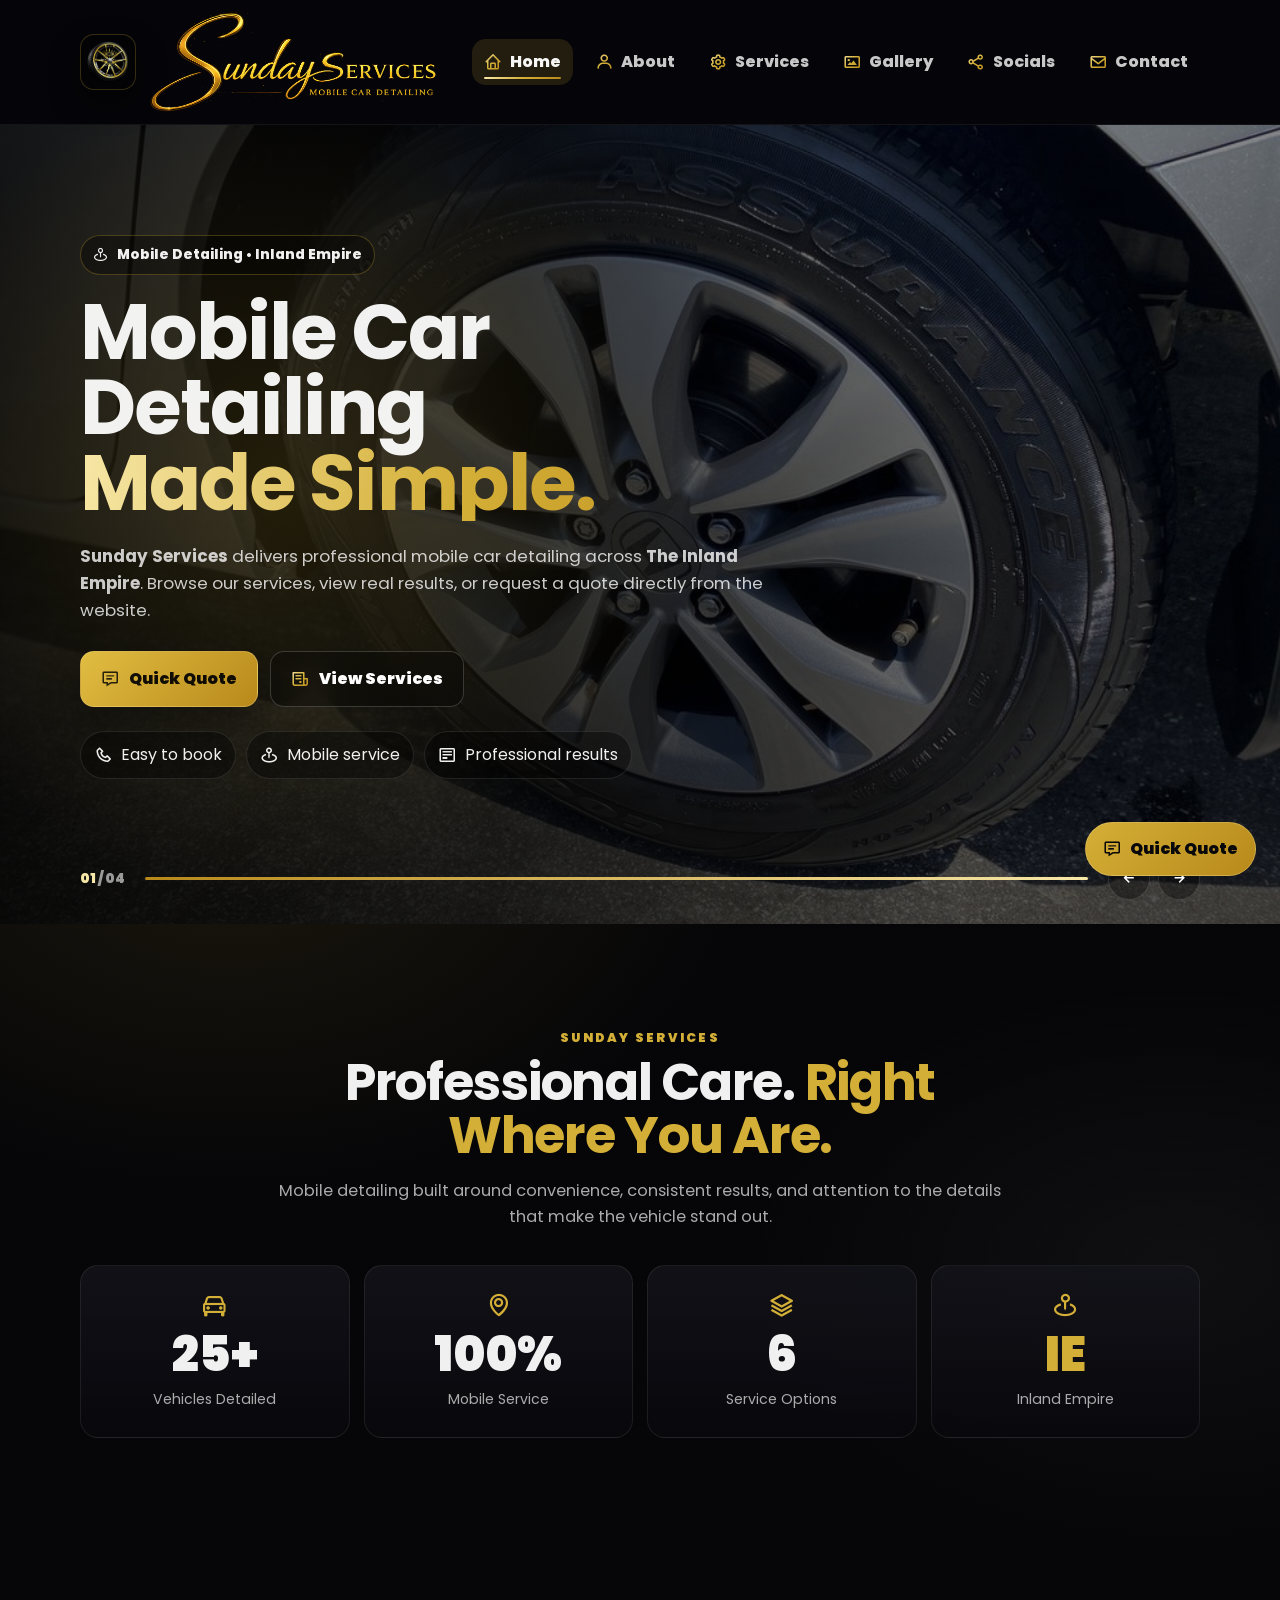
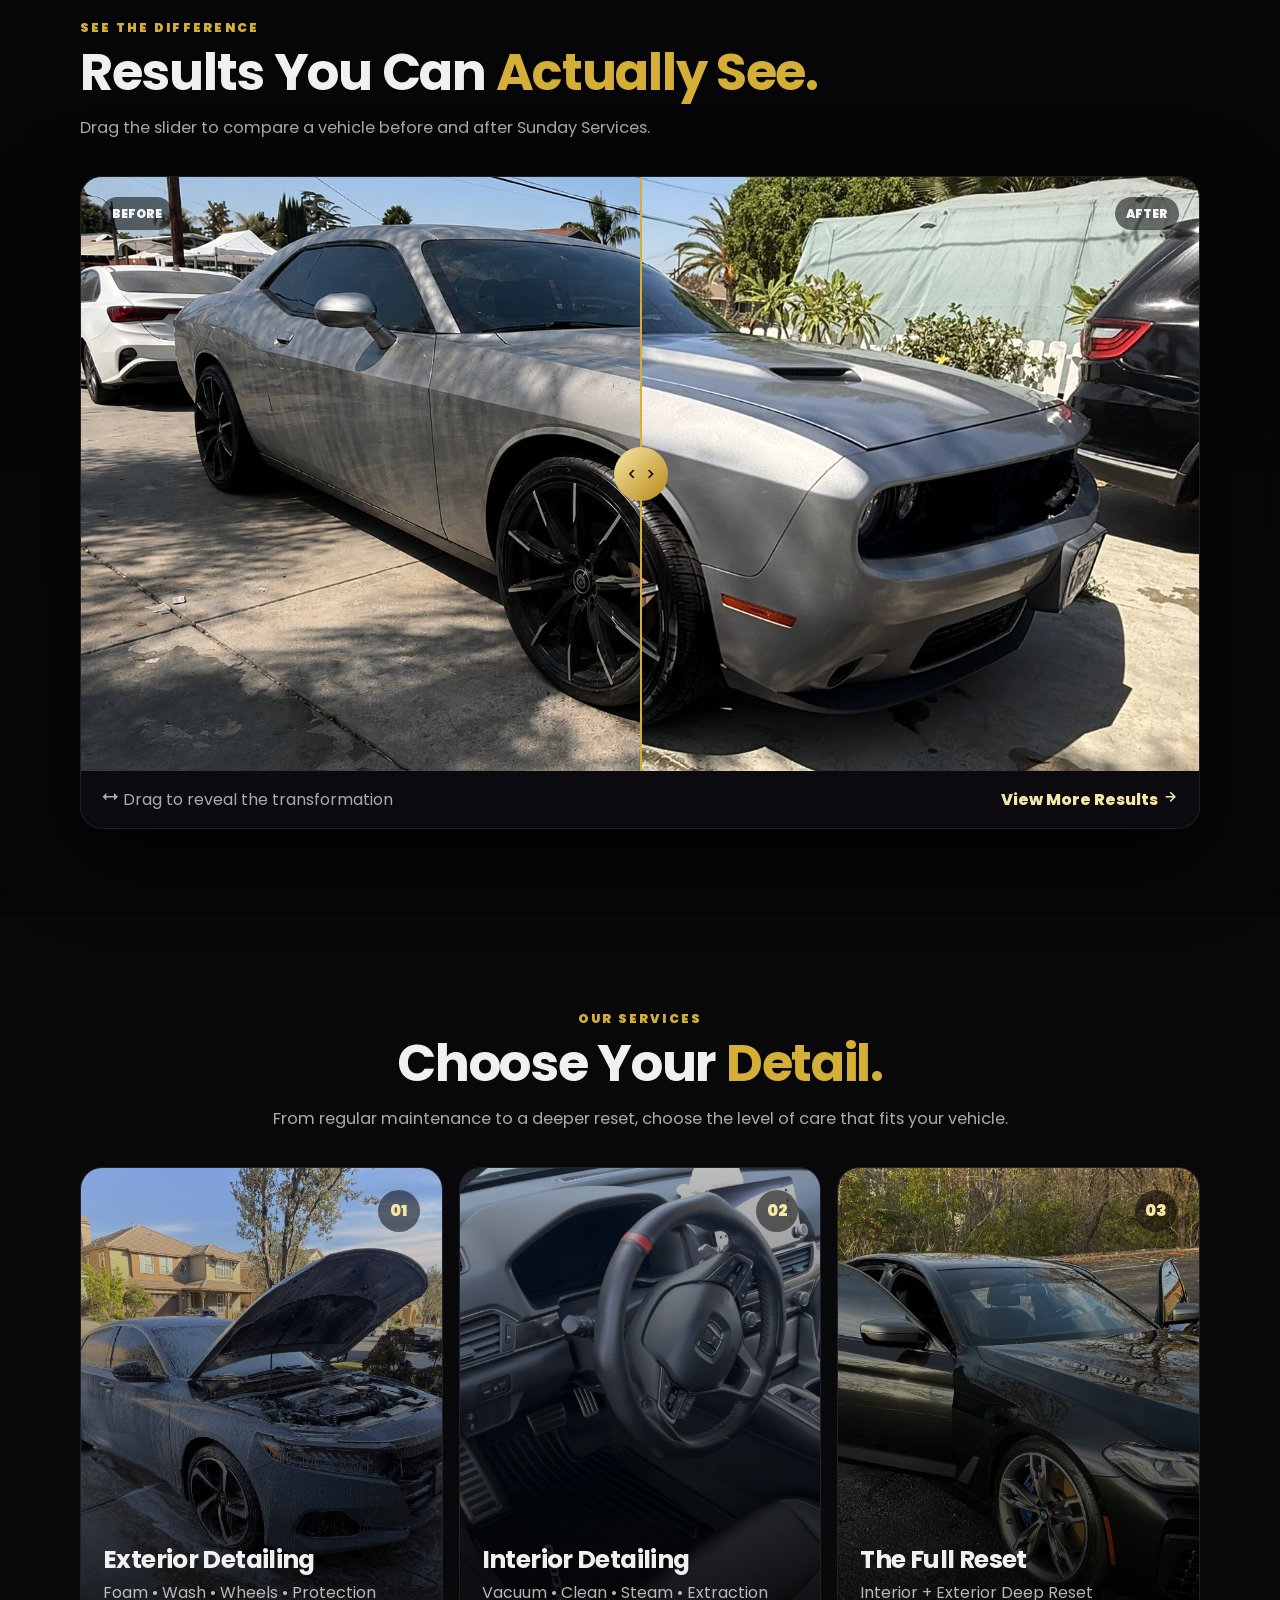
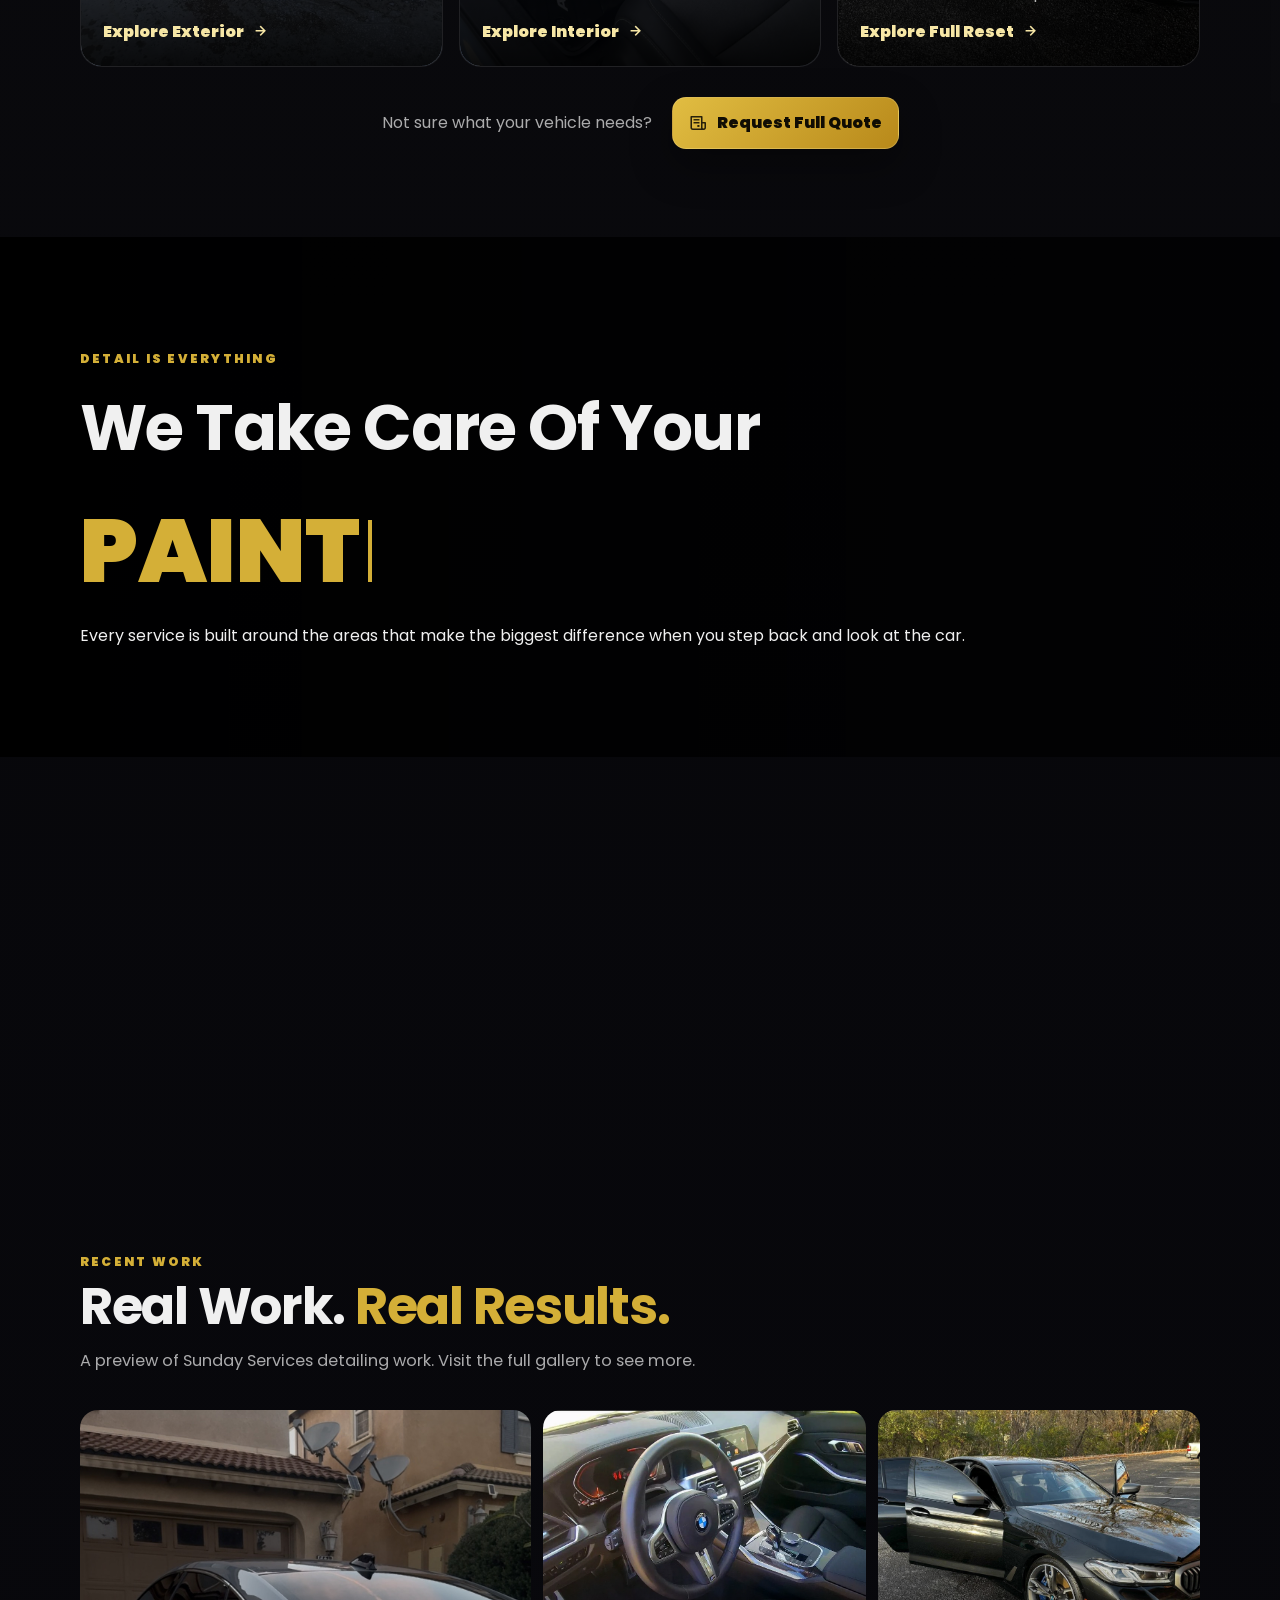
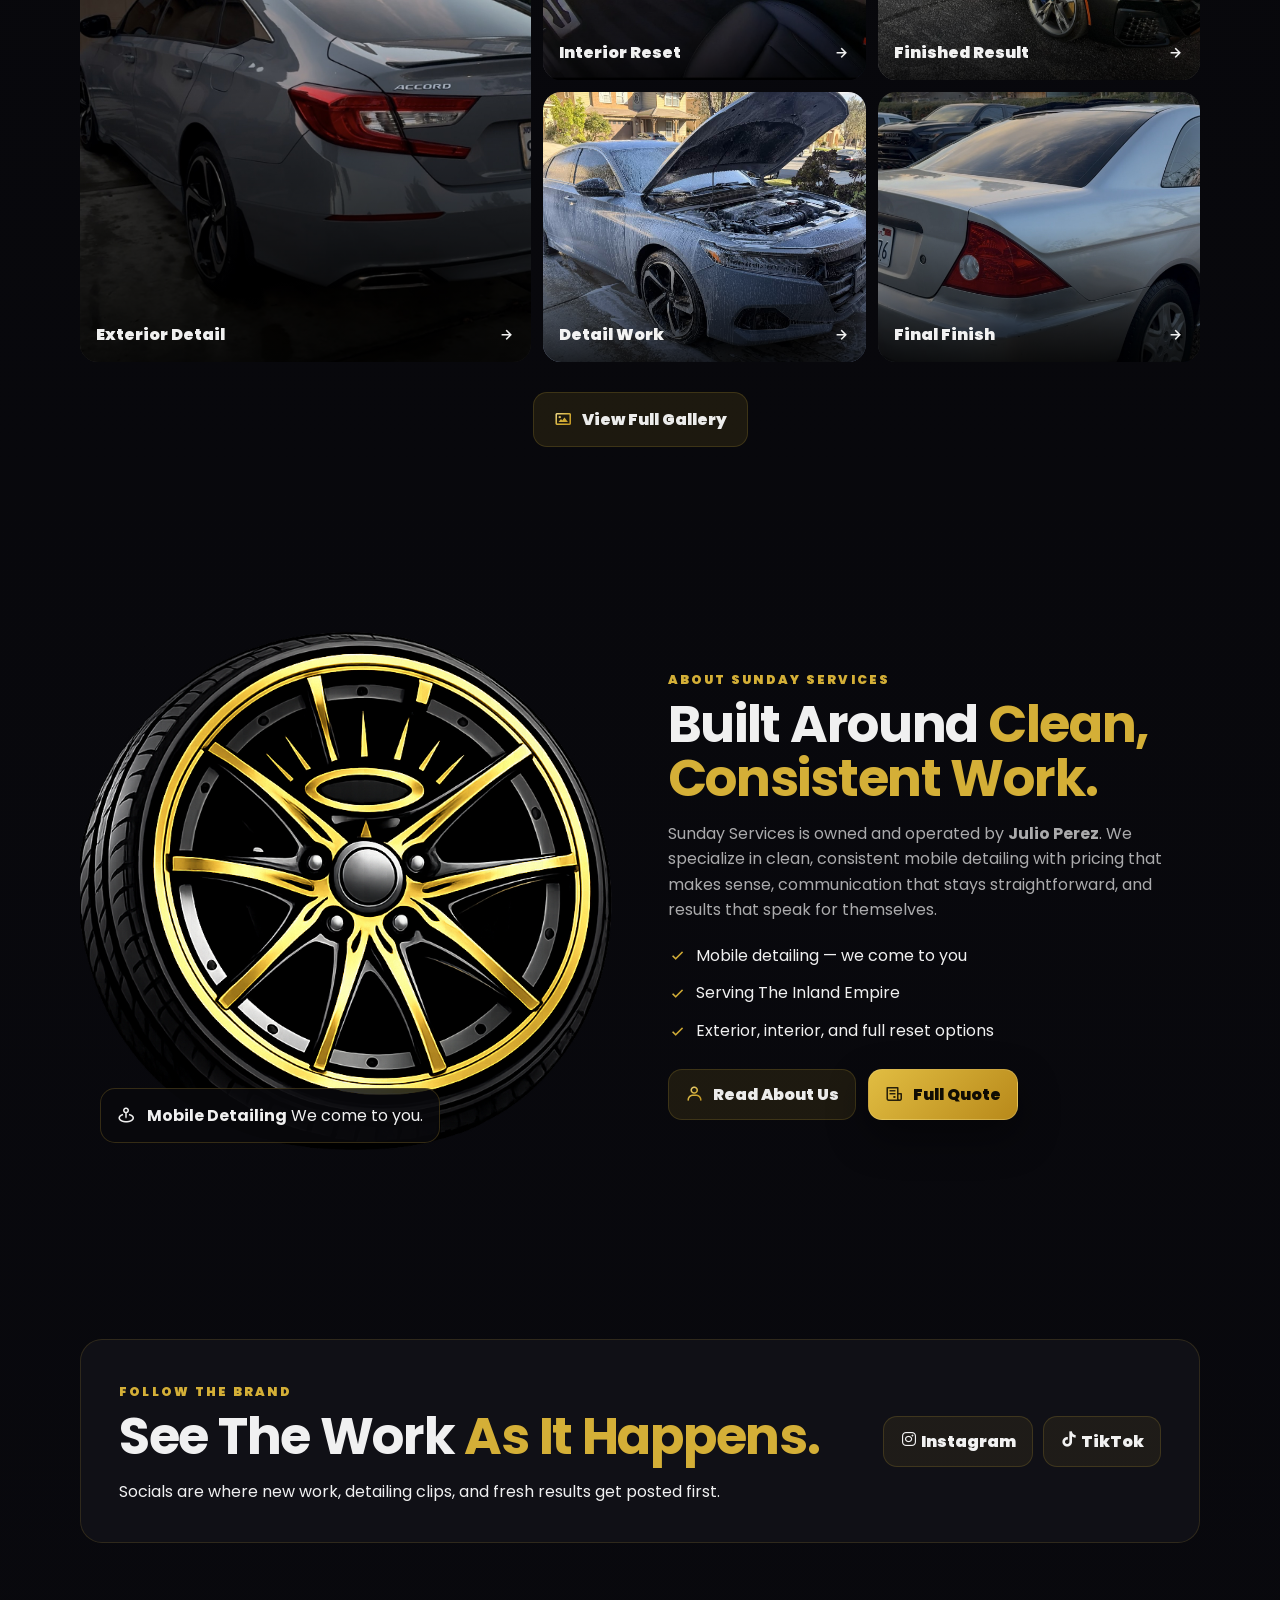
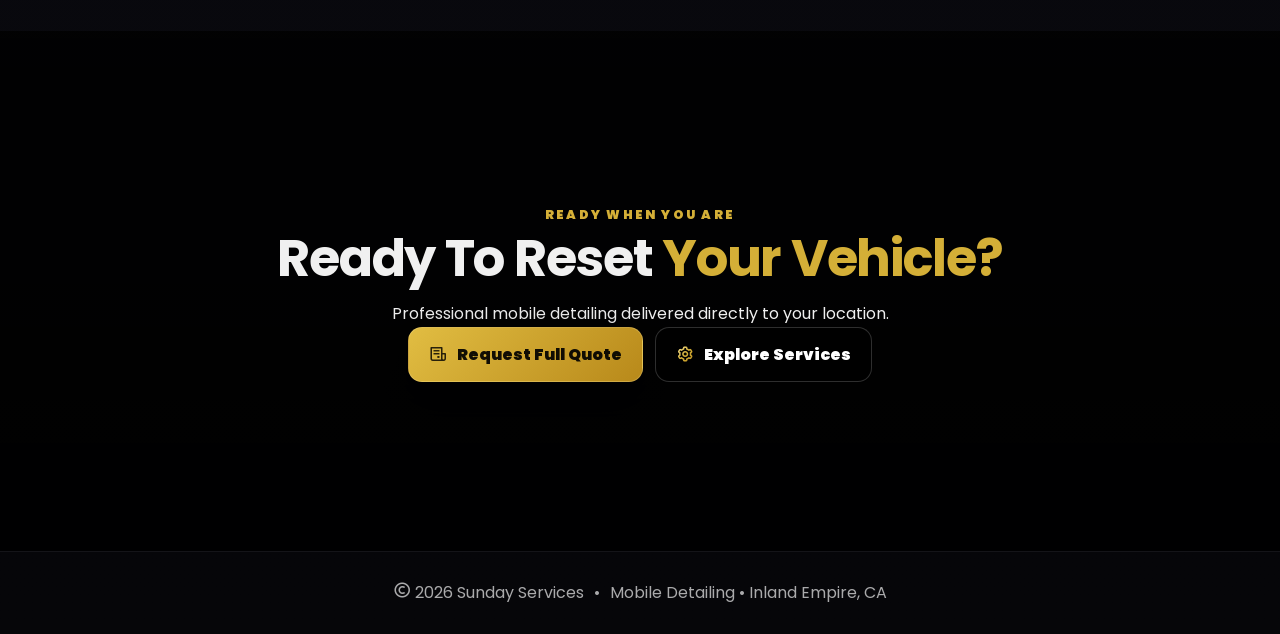
==== commit da4f3417: "Complete Update" ====
--- a/index.html
+++ b/index.html
@@ -5,28 +5,29 @@
   <meta name="viewport" content="width=device-width, initial-scale=1" />
 
   <meta property="og:title" content="Sunday Services | Mobile Car Detailing" />
-  <meta property="og:description" content="Professional mobile car detailing across the Inland Empire. Interior, exterior, and full reset packages delivered right to your location." />
+  <meta
+    property="og:description"
+    content="Professional mobile car detailing across the Inland Empire. Interior, exterior, and full reset packages delivered right to your location."
+  />
   <meta property="og:image" content="https://sundayservices.net/media/logo.png" />
   <meta property="og:url" content="https://sundayservices.net" />
   <meta property="og:type" content="website" />
   <meta property="og:site_name" content="Sunday Services" />
 
-  <meta name="twitter:card" content="summary_large_image" />
-  <meta name="twitter:title" content="Sunday Services | Mobile Car Detailing" />
-  <meta name="twitter:description" content="Professional mobile car detailing across the Inland Empire." />
-  <meta name="twitter:image" content="https://sundayservices.net/media/logo.png" />
-
   <title>Sunday Services | Home</title>
+
   <meta
     name="description"
     content="Sunday Services mobile car detailing across the Inland Empire. Premium exterior, interior, full reset packages, and add-ons."
   />
+
   <meta name="theme-color" content="#0b0b10" />
 
   <link rel="icon" href="./media/logo.png" type="image/png" />
 
   <link rel="preconnect" href="https://fonts.googleapis.com" />
   <link rel="preconnect" href="https://fonts.gstatic.com" crossorigin />
+
   <link
     href="https://fonts.googleapis.com/css2?family=Poppins:wght@400;600;700;800;900&display=swap"
     rel="stylesheet"
@@ -41,12 +42,16 @@
 </head>
 
 <body data-page="home">
+
   <div class="page">
+
+    <!-- HEADER -->
 
     <header class="header">
       <div class="container bar">
 
         <a class="logo" href="./index.html" aria-label="Sunday Services Home">
+
           <img
             class="logo-badge"
             src="./media/logo.png"
@@ -60,10 +65,12 @@
               alt="Sunday Services Mobile Car Detailing"
             />
           </span>
+
         </a>
 
         <nav class="nav" aria-label="Primary">
           <ul class="nav-list">
+
             <li>
               <a class="nav-link active" href="./index.html">
                 <i class="bx bx-home"></i>
@@ -105,6 +112,7 @@
                 Contact
               </a>
             </li>
+
           </ul>
         </nav>
 
@@ -118,6 +126,7 @@
         </button>
 
         <div class="mobile-menu" id="mobileMenu" aria-hidden="true">
+
           <a class="mobile-link" href="./index.html">
             <i class="bx bx-home"></i>
             Home
@@ -147,313 +156,1021 @@
             <i class="bx bx-envelope"></i>
             Contact
           </a>
+
         </div>
 
       </div>
     </header>
 
-    <main class="container">
-
-      <section class="hero" data-animate="up">
-
-        <div class="hero-media" aria-hidden="true">
-          <img src="./media/hero.jpg" alt="" />
-        </div>
-
-        <div class="hero-overlay" aria-hidden="true"></div>
-
-        <div class="hero-content">
-
-          <h1>Mobile Car Detailing Made Simple</h1>
-
-          <p class="hero-lead">
-            <strong>Sunday Services</strong> delivers professional mobile car
-            detailing across <strong>The Inland Empire</strong>. Browse our
-            services, view real results, or request a quote directly from the
-            website.
-          </p>
-
-          <div class="hero-actions">
-
-            <button
-              class="btn btn-primary js-open-quote"
-              type="button"
-            >
-              <i class="bx bx-message-detail"></i>
-              Quick Quote
-            </button>
-
-            <a class="btn btn-ghost" href="./services.html">
-              <i class="bx bx-receipt"></i>
-              View Services
-            </a>
-
-          </div>
-
-          <div class="hero-mini">
-
-            <div class="mini">
-              <i class="bx bx-phone"></i>
-              <span>Easy to book</span>
-            </div>
-
-            <div class="mini">
+
+    <main>
+
+      <!-- HERO -->
+
+      <section
+        class="home-hero"
+        id="homeHero"
+        aria-label="Sunday Services detailing showcase"
+      >
+
+        <div class="hero-slides" aria-hidden="true">
+
+          <div
+            class="hero-slide active"
+            style="background-image:url('./media/hero-1.jpg');"
+          ></div>
+
+          <div
+            class="hero-slide"
+            style="background-image:url('./media/hero-2.jpg');"
+          ></div>
+
+          <div
+            class="hero-slide"
+            style="background-image:url('./media/hero-3.webp');"
+          ></div>
+
+          <div
+            class="hero-slide"
+            style="background-image:url('./media/hero-4.webp');"
+          ></div>
+
+        </div>
+
+        <div class="home-hero-overlay"></div>
+        <div class="home-hero-glow"></div>
+
+        <div class="container home-hero-content">
+
+          <div class="home-hero-copy">
+
+            <span class="hero-eyebrow">
               <i class="bx bx-map-pin"></i>
-              <span>Mobile service</span>
-            </div>
-
-            <div class="mini">
-              <i class="bx bx-detail"></i>
-              <span>Professional results</span>
-            </div>
-
-          </div>
-
-        </div>
-      </section>
-
-      <section class="section" data-animate="up">
-        <div class="card">
-
-          <h2>
-            <i class="bx bx-compass"></i>
-            Start Here
-          </h2>
-
-          <p class="muted">
-            New here? Use the quick links below to go exactly where you need.
-          </p>
-
-          <div class="chips" style="margin-top:14px;">
-
-            <button class="chip chip-button js-open-quote" type="button">
-              <i class="bx bx-message-detail"></i>
-              Quick Quote
-            </button>
-
-            <a class="chip" href="./services.html">
-              <i class="bx bx-cog"></i>
-              Services
-            </a>
-
-            <a class="chip" href="./gallery.html">
-              <i class="bx bx-image"></i>
-              Gallery
-            </a>
-
-            <a class="chip" href="./socials.html">
-              <i class="bx bx-share-alt"></i>
-              Socials
-            </a>
-
-            <a class="chip" href="./about.html">
-              <i class="bx bx-user"></i>
-              About
-            </a>
-
-          </div>
-
-        </div>
-      </section>
-
-      <section class="section" data-animate="up">
-
-        <div class="grid grid-3">
-
-          <div class="card feature">
-
-            <h3>
-              <i class="bx bx-message-detail"></i>
-              Get a Quote
-            </h3>
-
-            <p>
-              Tell us about your vehicle and what service you are interested in.
-              We will have the information ready to review.
+              Mobile Detailing • Inland Empire
+            </span>
+
+            <h1>
+              Mobile Car Detailing
+              <span>Made Simple.</span>
+            </h1>
+
+            <p class="hero-lead">
+              <strong>Sunday Services</strong> delivers professional mobile car
+              detailing across <strong>The Inland Empire</strong>.
+              Browse our services, view real results, or request a quote
+              directly from the website.
             </p>
 
-            <div class="hero-actions" style="margin-top:14px;">
-              <button class="btn btn-soft js-open-quote" type="button">
-                <i class="bx bx-right-arrow-alt"></i>
+            <div class="hero-actions">
+
+              <button
+                class="btn btn-primary btn-large js-open-quote"
+                type="button"
+              >
+                <i class="bx bx-message-detail"></i>
                 Quick Quote
               </button>
-            </div>
-
-          </div>
-
-          <div class="card feature">
-
-            <h3>
-              <i class="bx bx-cog"></i>
-              Services
-            </h3>
+
+              <a
+                class="btn btn-glass btn-large"
+                href="./services.html"
+              >
+                <i class="bx bx-receipt"></i>
+                View Services
+              </a>
+
+            </div>
+
+            <div class="hero-mini">
+
+              <div class="mini">
+                <i class="bx bx-phone"></i>
+                <span>Easy to book</span>
+              </div>
+
+              <div class="mini">
+                <i class="bx bx-map-pin"></i>
+                <span>Mobile service</span>
+              </div>
+
+              <div class="mini">
+                <i class="bx bx-detail"></i>
+                <span>Professional results</span>
+              </div>
+
+            </div>
+
+          </div>
+
+        </div>
+
+        <div class="hero-carousel-ui">
+
+          <div class="container hero-carousel-inner">
+
+            <div class="hero-slide-count">
+              <span id="heroCurrentSlide">01</span>
+              <span class="hero-count-divider">/</span>
+              <span>04</span>
+            </div>
+
+            <div class="hero-progress-track">
+              <div
+                class="hero-progress-bar"
+                id="heroProgressBar"
+              ></div>
+            </div>
+
+            <div class="hero-carousel-buttons">
+
+              <button
+                id="heroPrevious"
+                class="hero-carousel-button"
+                type="button"
+                aria-label="Previous image"
+              >
+                <i class="bx bx-left-arrow-alt"></i>
+              </button>
+
+              <button
+                id="heroNext"
+                class="hero-carousel-button"
+                type="button"
+                aria-label="Next image"
+              >
+                <i class="bx bx-right-arrow-alt"></i>
+              </button>
+
+            </div>
+
+          </div>
+
+        </div>
+
+      </section>
+
+
+      <!-- INTRO / COUNTERS -->
+
+      <section class="home-section home-intro-section">
+
+        <div class="container">
+
+          <div class="section-heading centered" data-animate="up">
+
+            <span class="section-kicker">
+              SUNDAY SERVICES
+            </span>
+
+            <h2>
+              Professional Care.
+              <span>Right Where You Are.</span>
+            </h2>
 
             <p>
-              See the packages and add-ons available before deciding what fits
-              your vehicle best.
+              Mobile detailing built around convenience, consistent results,
+              and attention to the details that make the vehicle stand out.
             </p>
 
-            <div class="hero-actions" style="margin-top:14px;">
-              <a class="btn btn-soft" href="./services.html">
+          </div>
+
+
+          <div class="stats-grid" data-animate="up">
+
+            <div class="stat-card">
+
+              <i class="bx bx-car"></i>
+
+              <div class="stat-number">
+                <span class="counter" data-target="25">0</span><span>+</span>
+              </div>
+
+              <div class="stat-label">
+                Vehicles Detailed
+              </div>
+
+            </div>
+
+            <div class="stat-card">
+
+              <i class="bx bx-map"></i>
+
+              <div class="stat-number">
+                <span class="counter" data-target="100">0</span><span>%</span>
+              </div>
+
+              <div class="stat-label">
+                Mobile Service
+              </div>
+
+            </div>
+
+            <div class="stat-card">
+
+              <i class="bx bx-layer"></i>
+
+              <div class="stat-number">
+                <span class="counter" data-target="6">0</span>
+              </div>
+
+              <div class="stat-label">
+                Service Options
+              </div>
+
+            </div>
+
+            <div class="stat-card">
+
+              <i class="bx bx-map-pin"></i>
+
+              <div class="stat-number stat-text">
+                IE
+              </div>
+
+              <div class="stat-label">
+                Inland Empire
+              </div>
+
+            </div>
+
+          </div>
+
+        </div>
+
+      </section>
+
+
+      <!-- BEFORE / AFTER -->
+
+      <section class="home-section">
+
+        <div class="container">
+
+          <div class="section-heading" data-animate="up">
+
+            <span class="section-kicker">
+              SEE THE DIFFERENCE
+            </span>
+
+            <h2>
+              Results You Can
+              <span>Actually See.</span>
+            </h2>
+
+            <p>
+              Drag the slider to compare a vehicle before and after
+              Sunday Services.
+            </p>
+
+          </div>
+
+
+          <div class="before-after-card" data-animate="up">
+
+            <div class="before-after" id="beforeAfter">
+
+              <img
+                class="before-after-image after-image"
+                src="./media/after_picture.JPEG"
+                alt="Vehicle after Sunday Services detailing"
+              />
+
+              <div
+                class="before-image-wrap"
+                id="beforeImageWrap"
+              >
+
+                <img
+                  class="before-after-image before-image"
+                  src="./media/before_picture.png"
+                  alt="Vehicle before Sunday Services detailing"
+                />
+
+              </div>
+
+              <div
+                class="before-after-divider"
+                id="beforeAfterDivider"
+              >
+
+                <span class="before-after-handle">
+                  <i class="bx bx-chevron-left"></i>
+                  <i class="bx bx-chevron-right"></i>
+                </span>
+
+              </div>
+
+              <div class="comparison-label comparison-before">
+                BEFORE
+              </div>
+
+              <div class="comparison-label comparison-after">
+                AFTER
+              </div>
+
+              <input
+                class="comparison-range"
+                id="comparisonRange"
+                type="range"
+                min="0"
+                max="100"
+                value="50"
+                aria-label="Compare before and after detailing"
+              />
+
+            </div>
+
+            <div class="comparison-caption">
+
+              <span>
+                <i class="bx bx-move-horizontal"></i>
+                Drag to reveal the transformation
+              </span>
+
+              <a href="./gallery.html">
+                View More Results
                 <i class="bx bx-right-arrow-alt"></i>
-                View Services
-              </a>
-            </div>
-
-          </div>
-
-          <div class="card feature">
-
-            <h3>
+              </a>
+
+            </div>
+
+          </div>
+
+        </div>
+
+      </section>
+
+
+      <!-- SERVICES -->
+
+      <section class="home-section services-showcase">
+
+        <div class="container">
+
+          <div class="section-heading centered" data-animate="up">
+
+            <span class="section-kicker">
+              OUR SERVICES
+            </span>
+
+            <h2>
+              Choose Your
+              <span>Detail.</span>
+            </h2>
+
+            <p>
+              From regular maintenance to a deeper reset,
+              choose the level of care that fits your vehicle.
+            </p>
+
+          </div>
+
+
+          <div class="visual-services-grid">
+
+            <!-- Exterior -->
+
+            <article
+              class="visual-service-card"
+              data-animate="up"
+            >
+
+              <img
+                src="./media/gallery-5.jpg"
+                alt="Exterior car detailing"
+              />
+
+              <div class="visual-service-overlay"></div>
+
+              <div class="visual-service-content">
+
+                <span class="visual-service-number">
+                  01
+                </span>
+
+                <div>
+
+                  <h3>
+                    Exterior Detailing
+                  </h3>
+
+                  <p>
+                    Foam • Wash • Wheels • Protection
+                  </p>
+
+                  <button
+                    class="service-explore-link js-service-detail"
+                    type="button"
+                    data-service-detail="Exterior Maintenance Clean"
+                  >
+                    Explore Exterior
+                    <i class="bx bx-right-arrow-alt"></i>
+                  </button>
+
+                </div>
+
+              </div>
+
+            </article>
+
+
+            <!-- Interior -->
+
+            <article
+              class="visual-service-card"
+              data-animate="up"
+            >
+
+              <img
+                src="./media/gallery-3.png"
+                alt="Interior car detailing"
+              />
+
+              <div class="visual-service-overlay"></div>
+
+              <div class="visual-service-content">
+
+                <span class="visual-service-number">
+                  02
+                </span>
+
+                <div>
+
+                  <h3>
+                    Interior Detailing
+                  </h3>
+
+                  <p>
+                    Vacuum • Clean • Steam • Extraction
+                  </p>
+
+                  <button
+                    class="service-explore-link js-service-detail"
+                    type="button"
+                    data-service-detail="Interior Maintenance Clean"
+                  >
+                    Explore Interior
+                    <i class="bx bx-right-arrow-alt"></i>
+                  </button>
+
+                </div>
+
+              </div>
+
+            </article>
+
+
+            <!-- Full Reset -->
+
+            <article
+              class="visual-service-card"
+              data-animate="up"
+            >
+
+              <img
+                src="./media/service_full.png"
+                alt="Complete car detailing"
+              />
+
+              <div class="visual-service-overlay"></div>
+
+              <div class="visual-service-content">
+
+                <span class="visual-service-number">
+                  03
+                </span>
+
+                <div>
+
+                  <h3>
+                    The Full Reset
+                  </h3>
+
+                  <p>
+                    Interior + Exterior Deep Reset
+                  </p>
+
+                  <button
+                    class="service-explore-link js-service-detail"
+                    type="button"
+                    data-service-detail="Ultimate Full Reset"
+                  >
+                    Explore Full Reset
+                    <i class="bx bx-right-arrow-alt"></i>
+                  </button>
+
+                </div>
+
+              </div>
+
+            </article>
+
+          </div>
+
+
+          <div class="service-quote-row" data-animate="up">
+
+            <span>
+              Not sure what your vehicle needs?
+            </span>
+
+            <a
+              class="btn btn-primary"
+              href="./contact.html"
+            >
+              <i class="bx bx-receipt"></i>
+              Request Full Quote
+            </a>
+
+          </div>
+
+        </div>
+
+      </section>
+
+
+      <!-- TYPEWRITER -->
+
+      <section class="typewriter-section">
+
+        <div class="typewriter-background"></div>
+
+        <div class="container typewriter-content">
+
+          <span class="section-kicker">
+            DETAIL IS EVERYTHING
+          </span>
+
+          <h2>
+            We Take Care Of Your
+          </h2>
+
+          <div class="typed-row">
+
+            <span
+              class="typed-text"
+              id="typedText"
+            >
+              PAINT.
+            </span>
+
+            <span class="typed-cursor"></span>
+
+          </div>
+
+          <p>
+            Every service is built around the areas that make
+            the biggest difference when you step back and look at the car.
+          </p>
+
+        </div>
+
+      </section>
+
+
+      <!-- QUICK LINKS -->
+
+      <section class="home-section">
+
+        <div class="container">
+
+          <div class="card premium-start-card" data-animate="up">
+
+            <div>
+
+              <span class="section-kicker">
+                START HERE
+              </span>
+
+              <h2>
+                Find Exactly What You Need.
+              </h2>
+
+              <p class="muted">
+                New here? Use the quick links below to go exactly where
+                you need without digging around.
+              </p>
+
+            </div>
+
+
+            <div class="premium-links">
+
+              <button
+                class="premium-link js-open-quote"
+                type="button"
+              >
+                <i class="bx bx-message-detail"></i>
+
+                <span>
+                  <strong>Quick Quote</strong>
+                  Send basic vehicle information
+                </span>
+
+                <i class="bx bx-right-arrow-alt"></i>
+              </button>
+
+
+              <a
+                class="premium-link"
+                href="./services.html"
+              >
+                <i class="bx bx-cog"></i>
+
+                <span>
+                  <strong>Services</strong>
+                  Explore detailing options
+                </span>
+
+                <i class="bx bx-right-arrow-alt"></i>
+              </a>
+
+
+              <a
+                class="premium-link"
+                href="./gallery.html"
+              >
+                <i class="bx bx-image"></i>
+
+                <span>
+                  <strong>Gallery</strong>
+                  See real detailing work
+                </span>
+
+                <i class="bx bx-right-arrow-alt"></i>
+              </a>
+
+
+              <a
+                class="premium-link"
+                href="./contact.html"
+              >
+                <i class="bx bx-receipt"></i>
+
+                <span>
+                  <strong>Full Quote</strong>
+                  Complete quote request form
+                </span>
+
+                <i class="bx bx-right-arrow-alt"></i>
+              </a>
+
+            </div>
+
+          </div>
+
+        </div>
+
+      </section>
+
+
+      <!-- RECENT WORK -->
+
+      <section class="home-section recent-work-section">
+
+        <div class="container">
+
+          <div class="section-heading" data-animate="up">
+
+            <span class="section-kicker">
+              RECENT WORK
+            </span>
+
+            <h2>
+              Real Work.
+              <span>Real Results.</span>
+            </h2>
+
+            <p>
+              A preview of Sunday Services detailing work.
+              Visit the full gallery to see more.
+            </p>
+
+          </div>
+
+
+          <div class="home-gallery-grid">
+
+            <a
+              class="home-gallery-item home-gallery-large"
+              href="./gallery.html"
+              data-animate="up"
+            >
+
+              <img
+                src="./media/gallery-4.png"
+                alt="Sunday Services detailing result"
+              />
+
+              <span>
+                Exterior Detail
+                <i class="bx bx-right-arrow-alt"></i>
+              </span>
+
+            </a>
+
+
+            <a
+              class="home-gallery-item"
+              href="./gallery.html"
+              data-animate="up"
+            >
+
+              <img
+                src="./media/hero-4.webp"
+                alt="Sunday Services interior detailing"
+              />
+
+              <span>
+                Interior Reset
+                <i class="bx bx-right-arrow-alt"></i>
+              </span>
+
+            </a>
+
+
+            <a
+              class="home-gallery-item"
+              href="./gallery.html"
+              data-animate="up"
+            >
+
+              <img
+                src="./media/service_full.png"
+                alt="Sunday Services detailing result"
+              />
+
+              <span>
+                Finished Result
+                <i class="bx bx-right-arrow-alt"></i>
+              </span>
+
+            </a>
+
+
+            <a
+              class="home-gallery-item"
+              href="./gallery.html"
+              data-animate="up"
+            >
+
+              <img
+                src="./media/gallery-5.jpg"
+                alt="Sunday Services detailing result"
+              />
+
+              <span>
+                Detail Work
+                <i class="bx bx-right-arrow-alt"></i>
+              </span>
+
+            </a>
+
+
+            <a
+              class="home-gallery-item"
+              href="./gallery.html"
+              data-animate="up"
+            >
+
+              <img
+                src="./media/gallery-1.png"
+                alt="Sunday Services detailing result"
+              />
+
+              <span>
+                Final Finish
+                <i class="bx bx-right-arrow-alt"></i>
+              </span>
+
+            </a>
+
+          </div>
+
+
+          <div class="center-button-row" data-animate="up">
+
+            <a
+              class="btn btn-soft btn-large"
+              href="./gallery.html"
+            >
               <i class="bx bx-image"></i>
-              Gallery
-            </h3>
-
-            <p>
-              Want to see actual results first? Check the gallery and look
-              through the work before booking.
-            </p>
-
-            <div class="hero-actions" style="margin-top:14px;">
-              <a class="btn btn-soft" href="./gallery.html">
-                <i class="bx bx-right-arrow-alt"></i>
-                View Gallery
-              </a>
-            </div>
-
-          </div>
-
-        </div>
+              View Full Gallery
+            </a>
+
+          </div>
+
+        </div>
+
       </section>
 
-      <section class="section" data-animate="up">
-
-        <div class="split">
-
-          <div class="card">
-
-            <h2>
-              <i class="bx bx-user"></i>
-              About Sunday Services
-            </h2>
-
-            <p class="muted">
-              Sunday Services is owned and operated by
-              <strong>Julio Perez</strong>. We specialize in clean, consistent
-              mobile detailing with straightforward communication and results
-              that speak for themselves.
-            </p>
-
-            <ul class="bullets" style="list-style:none; padding-left:0;">
-              <li>
-                <i class="bx bx-check"></i>
-                Mobile detailing — we come to you
-              </li>
-
-              <li>
-                <i class="bx bx-check"></i>
-                Serving the Inland Empire
-              </li>
-
-              <li>
-                <i class="bx bx-check"></i>
-                Exterior, interior, and full reset options
-              </li>
-            </ul>
-
-            <div class="hero-actions" style="margin-top:14px;">
-              <a class="btn btn-soft" href="./about.html">
-                <i class="bx bx-right-arrow-alt"></i>
-                Read About Us
-              </a>
-            </div>
-
-          </div>
-
-          <div class="card about-highlight">
-
-            <h3>
-              <i class="bx bx-share-alt"></i>
-              Follow the Brand
-            </h3>
-
-            <p class="muted">
-              Check out the socials page to stay updated, see content, and
-              follow the business as it grows.
-            </p>
-
-            <div class="chips">
-
-              <a class="chip" href="./socials.html">
+
+      <!-- ABOUT -->
+
+      <section class="home-section">
+
+        <div class="container">
+
+          <div class="home-about-grid">
+
+            <div class="home-about-image" data-animate="left">
+
+              <img
+                src="./media/logo.png"
+                alt="Sunday Services mobile detailing"
+              />
+
+              <div class="image-floating-card">
+
+                <i class="bx bx-map-pin"></i>
+
+                <div>
+                  <strong>Mobile Detailing</strong>
+                  <span>We come to you.</span>
+                </div>
+
+              </div>
+
+            </div>
+
+
+            <div class="home-about-copy" data-animate="right">
+
+              <span class="section-kicker">
+                ABOUT SUNDAY SERVICES
+              </span>
+
+              <h2>
+                Built Around
+                <span>Clean, Consistent Work.</span>
+              </h2>
+
+              <p>
+                Sunday Services is owned and operated by
+                <strong>Julio Perez</strong>.
+                We specialize in clean, consistent mobile detailing
+                with pricing that makes sense, communication that stays
+                straightforward, and results that speak for themselves.
+              </p>
+
+              <ul class="home-check-list">
+
+                <li>
+                  <i class="bx bx-check"></i>
+                  Mobile detailing — we come to you
+                </li>
+
+                <li>
+                  <i class="bx bx-check"></i>
+                  Serving The Inland Empire
+                </li>
+
+                <li>
+                  <i class="bx bx-check"></i>
+                  Exterior, interior, and full reset options
+                </li>
+
+              </ul>
+
+
+              <div class="hero-actions">
+
+                <a
+                  class="btn btn-soft"
+                  href="./about.html"
+                >
+                  <i class="bx bx-user"></i>
+                  Read About Us
+                </a>
+
+                <a
+                  class="btn btn-primary"
+                  href="./contact.html"
+                >
+                  <i class="bx bx-receipt"></i>
+                  Full Quote
+                </a>
+
+              </div>
+
+            </div>
+
+          </div>
+
+        </div>
+
+      </section>
+
+
+      <!-- SOCIALS -->
+
+      <section class="home-section">
+
+        <div class="container">
+
+          <div class="social-follow-banner" data-animate="up">
+
+            <div>
+
+              <span class="section-kicker">
+                FOLLOW THE BRAND
+              </span>
+
+              <h2>
+                See The Work
+                <span>As It Happens.</span>
+              </h2>
+
+              <p>
+                Socials are where new work, detailing clips,
+                and fresh results get posted first.
+              </p>
+
+            </div>
+
+
+            <div class="social-banner-links">
+
+              <a
+                href="https://www.instagram.com/sundayservicesdetailing/"
+                target="_blank"
+                rel="noopener noreferrer"
+                class="social-banner-link"
+              >
                 <i class="bx bxl-instagram"></i>
                 Instagram
               </a>
 
-              <a class="chip" href="./socials.html">
+              <a
+                href="https://www.tiktok.com/@sundayservicesdetailing"
+                target="_blank"
+                rel="noopener noreferrer"
+                class="social-banner-link"
+              >
                 <i class="bx bxl-tiktok"></i>
                 TikTok
               </a>
 
             </div>
 
-            <div class="hero-actions" style="margin-top:14px;">
-              <a class="btn btn-soft" href="./socials.html">
-                <i class="bx bx-share-alt"></i>
-                Visit Socials Page
-              </a>
-            </div>
-
-            <div class="mini-note" style="margin-top:14px;">
-              <i class="bx bx-camera"></i>
-
-              <span>
-                Socials are where new work, detailing clips, and fresh results
-                get posted first.
-              </span>
-            </div>
-
-          </div>
-
-        </div>
+          </div>
+
+        </div>
+
       </section>
 
-      <section class="section" data-animate="up">
-
-        <div class="card quote-cta-card">
-
-          <div>
-
-            <h2>
-              <i class="bx bx-message-detail"></i>
-              Ready for a Quote?
-            </h2>
-
-            <p class="muted">
-              Send your vehicle information directly through the website.
-            </p>
-
-          </div>
-
-          <div class="hero-actions">
-
-            <button class="btn btn-primary js-open-quote" type="button">
-              <i class="bx bx-message-detail"></i>
-              Quick Quote
-            </button>
-
-            <a class="btn btn-ghost" href="./contact.html">
-              <i class="bx bx-envelope"></i>
-              Contact Page
+
+      <!-- FINAL CTA -->
+
+      <section class="final-cta-section">
+
+        <div class="final-cta-background"></div>
+
+        <div class="container final-cta-content" data-animate="up">
+
+          <span class="section-kicker">
+            READY WHEN YOU ARE
+          </span>
+
+          <h2>
+            Ready To Reset
+            <span>Your Vehicle?</span>
+          </h2>
+
+          <p>
+            Professional mobile detailing delivered directly
+            to your location.
+          </p>
+
+          <div class="hero-actions final-cta-actions">
+
+            <a
+              class="btn btn-primary btn-large"
+              href="./contact.html"
+            >
+              <i class="bx bx-receipt"></i>
+              Request Full Quote
             </a>
 
-          </div>
-
-        </div>
+            <a
+              class="btn btn-glass btn-large"
+              href="./services.html"
+            >
+              <i class="bx bx-cog"></i>
+              Explore Services
+            </a>
+
+          </div>
+
+        </div>
+
       </section>
 
     </main>
 
+
     <footer class="footer">
+
       <div class="container">
 
         <span>
@@ -469,10 +1186,12 @@
         </span>
 
       </div>
+
     </footer>
 
   </div>
 
   <script src="./page.js" defer></script>
+
 </body>
 </html>
--- a/style.css
+++ b/style.css
@@ -1,7 +1,10 @@
-/* =========================
-   Sunday Services
-   Premium Black + Gold
-========================= */
+/* ==========================================================
+   SUNDAY SERVICES
+   Premium Black + Gold Website
+========================================================== */
+
+
+/* RESET */
 
 * {
   margin: 0;
@@ -14,20 +17,22 @@
 }
 
 :root {
-  --bg0: #07070b;
-  --bg1: #0b0b10;
-
-  --card: rgba(18, 18, 24, 0.72);
-  --card2: rgba(18, 18, 24, 0.88);
+  --bg0: #050507;
+  --bg1: #09090e;
+  --bg2: #101016;
+
+  --card: rgba(18, 18, 24, 0.74);
+  --card2: rgba(18, 18, 24, 0.92);
 
   --stroke: rgba(255, 255, 255, 0.08);
 
-  --text: rgba(255, 255, 255, 0.92);
-  --muted: rgba(255, 255, 255, 0.68);
+  --text: rgba(255, 255, 255, 0.94);
+  --muted: rgba(255, 255, 255, 0.66);
 
   --gold1: #f7e7a6;
   --gold2: #d4af37;
   --gold3: #b8891a;
+  --gold4: #7f5c0e;
 
   --ring: rgba(212, 175, 55, 0.18);
 
@@ -35,10 +40,11 @@
     0 14px 40px rgba(0, 0, 0, 0.55);
 
   --shadow2:
-    0 22px 70px rgba(0, 0, 0, 0.68);
+    0 25px 80px rgba(0, 0, 0, 0.72);
 
   --radius: 18px;
 }
+
 
 body {
   min-height: 100vh;
@@ -60,18 +66,13 @@
   background:
     radial-gradient(
       900px 600px at 18% 12%,
-      rgba(212, 175, 55, 0.14),
+      rgba(212, 175, 55, 0.10),
       transparent 58%
     ),
     radial-gradient(
       800px 520px at 92% 18%,
-      rgba(255, 255, 255, 0.06),
+      rgba(255, 255, 255, 0.04),
       transparent 55%
-    ),
-    radial-gradient(
-      900px 700px at 55% 105%,
-      rgba(212, 175, 55, 0.10),
-      transparent 58%
     ),
     linear-gradient(
       180deg,
@@ -80,6 +81,7 @@
     );
 }
 
+
 body::before {
   content: "";
 
@@ -88,36 +90,26 @@
 
   pointer-events: none;
 
-  opacity: 0.18;
-
-  background:
-    radial-gradient(
-      circle at 20% 10%,
-      rgba(255, 255, 255, 0.08),
-      transparent 38%
-    ),
-    radial-gradient(
-      circle at 80% 30%,
-      rgba(255, 255, 255, 0.05),
-      transparent 45%
-    ),
-    radial-gradient(
-      circle at 30% 80%,
-      rgba(255, 255, 255, 0.06),
-      transparent 45%
-    ),
+  opacity: 0.13;
+
+  background:
     repeating-linear-gradient(
       0deg,
-      rgba(255, 255, 255, 0.02),
-      rgba(255, 255, 255, 0.02) 1px,
+      rgba(255, 255, 255, 0.018),
+      rgba(255, 255, 255, 0.018) 1px,
       transparent 1px,
       transparent 4px
     );
 
-  mix-blend-mode: overlay;
-
   z-index: -1;
 }
+
+
+body.modal-open,
+body.quote-modal-active {
+  overflow: hidden;
+}
+
 
 button,
 input,
@@ -126,40 +118,51 @@
   font: inherit;
 }
 
+
 button {
   color: inherit;
 }
 
+
 a {
   color: inherit;
 }
+
+
+img {
+  max-width: 100%;
+}
+
 
 .container {
   width: min(1120px, 92%);
   margin: 0 auto;
 }
 
+
 .section {
   padding: 46px 0;
 }
+
+
+.home-section {
+  padding: 88px 0;
+}
+
 
 h1,
 h2,
 h3 {
-  letter-spacing: -0.02em;
-}
+  letter-spacing: -0.025em;
+}
+
 
 .muted {
   color: var(--muted);
 }
 
-code {
-  color: var(--gold1);
-}
-
-/* =========================
-   ICONS
-========================= */
+
+/* ICONS */
 
 i.bx {
   font-size: 1.15em;
@@ -167,10 +170,10 @@
   line-height: 1;
 
   display: inline-flex;
-
   align-items: center;
   justify-content: center;
 }
+
 
 .nav-link i.bx,
 .badge i.bx,
@@ -180,7 +183,11 @@
 h3 i.bx,
 .bullets i.bx,
 .package-points i.bx,
-.about-point i.bx {
+.about-point i.bx,
+.home-check-list i.bx,
+.service-preview-list i.bx,
+.service-modal-includes i.bx {
+
   background:
     linear-gradient(
       135deg,
@@ -193,117 +200,46 @@
   background-clip: text;
 
   color: transparent;
-
-  filter:
-    drop-shadow(
-      0 10px 18px rgba(212, 175, 55, 0.12)
-    );
-
-  opacity: 0.95;
-
-  transition:
-    transform 0.18s ease,
-    filter 0.18s ease,
-    opacity 0.18s ease;
-}
-
-.btn:hover i.bx,
-.nav-link:hover i.bx {
-  transform:
-    translateY(-1px)
-    scale(1.08);
-
-  opacity: 1;
-}
-
-/* =========================
-   CARDS
-========================= */
-
-.card {
-  background:
-    linear-gradient(
-      180deg,
-      var(--card),
-      var(--card2)
-    );
-
-  border:
-    1px solid var(--stroke);
-
-  border-radius:
-    var(--radius);
-
-  padding:
-    22px;
-
-  box-shadow:
-    var(--shadow1);
-
-  backdrop-filter:
-    blur(10px);
-
-  transition:
-    transform 0.18s ease,
-    box-shadow 0.18s ease,
-    border-color 0.18s ease;
-}
-
-.card:hover {
-  transform:
-    translateY(-4px);
-
-  box-shadow:
-    var(--shadow2);
-
-  border-color:
-    rgba(212, 175, 55, 0.20);
-}
-
-/* =========================
-   HEADER
-========================= */
+}
+
+
+/* HEADER */
 
 .header {
   position: sticky;
-
   top: 0;
 
-  z-index: 60;
-
-  background:
-    rgba(10, 10, 14, 0.72);
+  z-index: 1000;
+
+  background:
+    rgba(7, 7, 10, 0.82);
 
   border-bottom:
     1px solid rgba(255, 255, 255, 0.06);
 
   backdrop-filter:
-    blur(14px);
-}
+    blur(18px);
+}
+
 
 .bar {
   display: flex;
 
   align-items: center;
-
-  justify-content:
-    space-between;
+  justify-content: space-between;
 
   gap: 14px;
 
-  padding:
-    12px 0;
+  padding: 12px 0;
 
   position: relative;
 }
 
-/* =========================
-   LOGO
-========================= */
+
+/* LOGO */
 
 .logo {
   display: flex;
-
   align-items: center;
 
   gap: 14px;
@@ -311,13 +247,6 @@
   text-decoration: none;
 }
 
-.logo-wordmark {
-  height: 100px;
-
-  width: auto;
-
-  display: block;
-}
 
 .logo-badge {
   width: 56px;
@@ -342,6 +271,7 @@
     transform 0.18s ease,
     box-shadow 0.18s ease;
 }
+
 
 .logo:hover .logo-badge {
   transform:
@@ -352,17 +282,22 @@
     0 18px 40px rgba(0, 0, 0, 0.55);
 }
 
+
 .logo-text {
   display: flex;
-
   align-items: center;
-
-  line-height: 1;
-}
-
-/* =========================
-   NAV
-========================= */
+}
+
+
+.logo-wordmark {
+  height: 100px;
+  width: auto;
+
+  display: block;
+}
+
+
+/* NAV */
 
 .nav-list {
   list-style: none;
@@ -374,6 +309,7 @@
   align-items: center;
 }
 
+
 .nav-link {
   text-decoration: none;
 
@@ -382,31 +318,26 @@
 
   font-weight: 800;
 
-  padding:
-    10px 12px;
-
-  border-radius:
-    14px;
-
-  display:
-    inline-flex;
-
-  align-items:
-    center;
-
-  position:
-    relative;
+  padding: 10px 12px;
+
+  border-radius: 14px;
+
+  display: inline-flex;
+  align-items: center;
+
+  position: relative;
 
   transition:
     transform 0.15s ease,
     background 0.15s ease,
-    color 0.15s ease,
-    box-shadow 0.15s ease;
-}
+    color 0.15s ease;
+}
+
 
 .nav-link i.bx {
   margin-right: 8px;
 }
+
 
 .nav-link::after {
   content: "";
@@ -419,8 +350,7 @@
 
   height: 2px;
 
-  border-radius:
-    999px;
+  border-radius: 999px;
 
   background:
     linear-gradient(
@@ -433,48 +363,42 @@
   transform:
     scaleX(0);
 
-  transform-origin:
-    left;
+  transform-origin: left;
 
   transition:
     transform 0.18s ease;
 }
 
+
 .nav-link:hover {
   background:
     rgba(212, 175, 55, 0.10);
 
   color:
-    rgba(255, 255, 255, 0.92);
+    rgba(255, 255, 255, 0.94);
 
   transform:
     translateY(-1px);
-
-  box-shadow:
-    0 10px 22px rgba(0, 0, 0, 0.32);
-}
-
-.nav-link:hover::after {
-  transform:
-    scaleX(1);
-}
-
-.nav-link.active {
-  background:
-    rgba(212, 175, 55, 0.14);
-
-  color:
-    rgba(255, 255, 255, 0.95);
-}
-
+}
+
+
+.nav-link:hover::after,
 .nav-link.active::after {
   transform:
     scaleX(1);
 }
 
-/* =========================
-   MOBILE NAV
-========================= */
+
+.nav-link.active {
+  background:
+    rgba(212, 175, 55, 0.14);
+
+  color:
+    rgba(255, 255, 255, 0.96);
+}
+
+
+/* MOBILE MENU */
 
 .burger {
   display: none;
@@ -488,19 +412,11 @@
   width: 44px;
   height: 44px;
 
-  border-radius:
-    14px;
-
-  cursor:
-    pointer;
-
-  box-shadow:
-    0 16px 34px rgba(0, 0, 0, 0.45);
-}
-
-.burger i {
-  font-size: 22px;
-}
+  border-radius: 14px;
+
+  cursor: pointer;
+}
+
 
 .mobile-menu {
   position: absolute;
@@ -512,7 +428,7 @@
     min(320px, 92vw);
 
   background:
-    rgba(10, 10, 14, 0.96);
+    rgba(10, 10, 14, 0.97);
 
   border:
     1px solid rgba(212, 175, 55, 0.18);
@@ -526,25 +442,26 @@
   box-shadow:
     0 22px 70px rgba(0, 0, 0, 0.70);
 
-  backdrop-filter:
-    blur(14px);
-
   display:
     none;
 }
 
+
 .mobile-menu.open {
   display:
     grid;
 }
 
+
 .mobile-link {
-  text-decoration: none;
+  text-decoration:
+    none;
 
   color:
     rgba(255, 255, 255, 0.86);
 
-  font-weight: 800;
+  font-weight:
+    800;
 
   padding:
     12px;
@@ -562,964 +479,2699 @@
     10px;
 }
 
+
 .mobile-link:hover {
   background:
     rgba(212, 175, 55, 0.10);
 }
 
-/* =========================
-   HERO
-========================= */
-
-.hero {
-  position: relative;
-
-  overflow: hidden;
-
-  border-radius:
-    var(--radius);
-
-  margin-top:
-    18px;
-
-  border:
-    1px solid rgba(255, 255, 255, 0.10);
-
-  box-shadow:
-    0 26px 90px rgba(0, 0, 0, 0.60);
-
-  background:
-    linear-gradient(
-      135deg,
-      rgba(212, 175, 55, 0.16),
-      rgba(0, 0, 0, 0)
-    );
-}
-
-.hero-media {
-  position: absolute;
-
-  inset: 0;
-
-  opacity:
-    0.22;
-
-  transform:
-    scale(1.05);
-
-  transition:
-    transform 0.6s ease,
-    opacity 0.6s ease;
-}
-
-.hero:hover .hero-media {
-  transform:
-    scale(1.10);
-
-  opacity:
-    0.26;
-}
-
-.hero-media img {
-  width: 100%;
-  height: 100%;
-
-  object-fit:
-    cover;
-}
-
-.hero-overlay {
-  position: absolute;
-
-  inset: 0;
-
-  background:
-    radial-gradient(
-      circle at 18% 20%,
-      rgba(212, 175, 55, 0.26),
-      transparent 55%
-    ),
-    radial-gradient(
-      circle at 90% 40%,
-      rgba(255, 255, 255, 0.10),
-      transparent 55%
-    ),
+
+/* CARDS */
+
+.card {
+  background:
     linear-gradient(
       180deg,
-      rgba(0, 0, 0, 0.35),
-      rgba(0, 0, 0, 0.70)
+      var(--card),
+      var(--card2)
     );
-}
-
-.hero-content {
-  position:
-    relative;
+
+  border:
+    1px solid var(--stroke);
+
+  border-radius:
+    var(--radius);
 
   padding:
-    54px 22px;
-}
-
-.hero h1 {
-  font-size:
-    clamp(
-      1.95rem,
-      3.6vw,
-      3.05rem
-    );
-
-  line-height:
-    1.12;
-
-  margin:
-    12px 0;
-
-  text-shadow:
-    0 22px 60px rgba(0, 0, 0, 0.55);
-}
-
-.hero-lead {
-  max-width:
-    70ch;
-
-  color:
-    rgba(255, 255, 255, 0.86);
-
-  margin-bottom:
-    18px;
-}
-
-.hero-actions {
-  display: flex;
-
-  gap: 12px;
-
-  flex-wrap: wrap;
-
-  align-items: center;
-}
-
-.hero-mini {
-  margin-top:
-    18px;
-
-  display:
-    flex;
-
-  flex-wrap:
-    wrap;
-
-  gap:
-    10px;
-}
-
-.mini {
-  display:
-    flex;
-
-  align-items:
-    center;
-
-  gap:
-    10px;
-
-  padding:
-    10px 12px;
-
-  border-radius:
-    14px;
-
-  background:
-    rgba(0, 0, 0, 0.28);
-
-  border:
-    1px solid rgba(255, 255, 255, 0.08);
-
-  color:
-    rgba(255, 255, 255, 0.84);
-}
-
-/* =========================
-   BADGE
-========================= */
-
-.badge {
-  display:
-    inline-flex;
-
-  align-items:
-    center;
-
-  gap:
-    8px;
-
-  padding:
-    7px 11px;
-
-  border-radius:
-    999px;
-
-  font-size:
-    0.85rem;
-
-  font-weight:
-    900;
-
-  background:
-    rgba(0, 0, 0, 0.32);
-
-  border:
-    1px solid rgba(212, 175, 55, 0.20);
-
-  color:
-    rgba(255, 255, 255, 0.90);
-}
-
-/* =========================
-   BUTTONS
-========================= */
-
-.btn {
-  display:
-    inline-flex;
-
-  align-items:
-    center;
-
-  justify-content:
-    center;
-
-  gap:
-    10px;
-
-  padding:
-    12px 16px;
-
-  border-radius:
-    14px;
-
-  font-weight:
-    900;
-
-  text-decoration:
-    none;
-
-  border:
-    1px solid rgba(255, 255, 255, 0.16);
-
-  cursor:
-    pointer;
-
-  position:
-    relative;
-
-  overflow:
-    hidden;
-
-  transition:
-    transform 0.15s ease,
-    box-shadow 0.15s ease,
-    background 0.15s ease,
-    border-color 0.15s ease;
-}
-
-.btn:hover {
-  transform:
-    translateY(-1px);
-}
-
-.btn:active {
-  transform:
-    translateY(1px)
-    scale(0.985);
-}
-
-.btn-primary {
-  background:
-    linear-gradient(
-      135deg,
-      rgba(212, 175, 55, 0.95),
-      rgba(184, 137, 26, 0.92)
-    );
-
-  color:
-    rgba(0, 0, 0, 0.90);
-
-  border-color:
-    rgba(212, 175, 55, 0.30);
+    22px;
 
   box-shadow:
-    0 18px 44px rgba(0, 0, 0, 0.45);
-}
-
-.btn-primary i.bx {
-  color:
-    rgba(0, 0, 0, 0.78);
-
-  background:
-    none;
-
-  -webkit-background-clip:
-    initial;
-
-  background-clip:
-    initial;
-
-  filter:
-    none;
-}
-
-.btn-primary:hover {
-  box-shadow:
-    0 24px 70px rgba(0, 0, 0, 0.60);
-}
-
-.btn-ghost {
-  background:
-    rgba(0, 0, 0, 0.30);
-
-  color:
-    rgba(255, 255, 255, 0.92);
-
-  border-color:
-    rgba(212, 175, 55, 0.18);
-}
-
-.btn-soft {
-  background:
-    rgba(212, 175, 55, 0.10);
-
-  color:
-    rgba(255, 255, 255, 0.92);
-
-  border-color:
-    rgba(212, 175, 55, 0.18);
-}
-
-/* =========================
-   GRIDS
-========================= */
-
-.grid {
-  display:
-    grid;
-
-  gap:
-    14px;
-}
-
-.grid-3 {
-  grid-template-columns:
-    repeat(
-      3,
-      minmax(0, 1fr)
-    );
-}
-
-.feature h3 {
-  font-size:
-    1.05rem;
-
-  margin-bottom:
-    8px;
-}
-
-.feature p {
-  color:
-    var(--muted);
-}
-
-.split {
-  display:
-    grid;
-
-  grid-template-columns:
-    1.15fr 0.85fr;
-
-  gap:
-    14px;
-}
-
-/* =========================
-   CHIPS
-========================= */
-
-.chips {
-  display:
-    flex;
-
-  flex-wrap:
-    wrap;
-
-  gap:
-    10px;
-
-  margin-top:
-    12px;
-}
-
-.chip {
-  display:
-    inline-flex;
-
-  align-items:
-    center;
-
-  gap:
-    8px;
-
-  padding:
-    8px 10px;
-
-  border-radius:
-    999px;
-
-  background:
-    rgba(0, 0, 0, 0.28);
-
-  border:
-    1px solid rgba(212, 175, 55, 0.16);
-
-  color:
-    rgba(255, 255, 255, 0.86);
-
-  font-weight:
-    800;
-
-  font-size:
-    0.9rem;
-
-  text-decoration:
-    none;
-}
-
-.chip-button {
-  cursor:
-    pointer;
-}
-
-/* =========================
-   NOTES / BULLETS
-========================= */
-
-.note,
-.mini-note {
-  margin-top:
-    14px;
-
-  display:
-    flex;
-
-  gap:
-    10px;
-
-  padding:
-    12px;
-
-  border-radius:
-    14px;
-
-  background:
-    rgba(212, 175, 55, 0.08);
-
-  border:
-    1px solid rgba(212, 175, 55, 0.18);
-
-  color:
-    rgba(255, 255, 255, 0.86);
-}
-
-ul.bullets {
-  padding-left:
-    18px;
-
-  margin-top:
-    10px;
-}
-
-ul.bullets li {
-  margin:
-    7px 0;
-
-  color:
-    rgba(255, 255, 255, 0.84);
-}
-
-.about-points {
-  display:
-    grid;
-
-  gap:
-    10px;
-
-  margin-top:
-    16px;
-}
-
-.about-point {
-  display:
-    flex;
-
-  gap:
-    10px;
-
-  align-items:
-    flex-start;
-
-  color:
-    rgba(255, 255, 255, 0.84);
-}
-
-/* =========================
-   SERVICES
-========================= */
-
-.section-head {
-  display:
-    flex;
-
-  align-items:
-    flex-end;
-
-  justify-content:
-    space-between;
-
-  gap:
-    18px;
-
-  margin-bottom:
-    12px;
-}
-
-.menu-frame {
-  margin:
-    18px 0 10px;
-
-  display:
-    flex;
-
-  align-items:
-    center;
-
-  justify-content:
-    center;
-
-  gap:
-    12px;
-
-  opacity:
-    0.85;
-}
-
-.menu-line {
-  height:
-    1px;
-
-  width:
-    100%;
-
-  background:
-    linear-gradient(
-      90deg,
-      transparent,
-      rgba(212, 175, 55, 0.55),
-      transparent
-    );
-}
-
-.menu-dots {
-  color:
-    rgba(212, 175, 55, 0.82);
-
-  letter-spacing:
-    3px;
-
-  font-weight:
-    900;
-
-  white-space:
-    nowrap;
-}
-
-.packages {
-  display:
-    grid;
-
-  grid-template-columns:
-    repeat(
-      2,
-      minmax(0, 1fr)
-    );
-
-  gap:
-    14px;
-
-  margin-top:
-    14px;
-}
-
-.package {
-  border-radius:
-    18px;
-
-  padding:
-    18px;
-
-  background:
-    linear-gradient(
-      180deg,
-      rgba(0, 0, 0, 0.34),
-      rgba(0, 0, 0, 0.18)
-    );
-
-  border:
-    1px solid rgba(212, 175, 55, 0.12);
-
-  box-shadow:
-    0 18px 60px rgba(0, 0, 0, 0.55);
-
-  display:
-    flex;
-
-  flex-direction:
-    column;
-
-  transition:
-    transform 0.18s ease,
-    border-color 0.18s ease,
-    box-shadow 0.18s ease;
-}
-
-.package:hover {
-  transform:
-    translateY(-3px);
-
-  border-color:
-    rgba(212, 175, 55, 0.22);
-
-  box-shadow:
-    0 24px 80px rgba(0, 0, 0, 0.70);
-}
-
-.package-featured {
-  border-color:
-    rgba(212, 175, 55, 0.30);
-
-  background:
-    linear-gradient(
-      180deg,
-      rgba(212, 175, 55, 0.12),
-      rgba(0, 0, 0, 0.18)
-    );
-}
-
-.package-top {
-  display:
-    flex;
-
-  align-items:
-    flex-start;
-
-  justify-content:
-    space-between;
-
-  gap:
-    10px;
-
-  margin-bottom:
-    10px;
-}
-
-.package h3 {
-  font-size:
-    1.05rem;
-}
-
-.package .sub {
-  font-weight:
-    800;
-
-  color:
-    rgba(255, 255, 255, 0.70);
-
-  font-size:
-    0.92rem;
-}
-
-.package-points {
-  list-style:
-    none;
-
-  display:
-    grid;
-
-  gap:
-    8px;
-
-  margin-top:
-    10px;
-
-  flex:
-    1;
-}
-
-.package-points li {
-  display:
-    flex;
-
-  align-items:
-    center;
-
-  gap:
-    10px;
-
-  color:
-    rgba(255, 255, 255, 0.82);
-
-  font-weight:
-    650;
-}
-
-.package-quote {
-  margin-top:
-    18px;
-
-  width:
-    100%;
-
-  border:
-    1px solid rgba(212, 175, 55, 0.18);
-
-  border-radius:
-    12px;
-
-  padding:
-    10px 12px;
-
-  background:
-    rgba(212, 175, 55, 0.08);
-
-  color:
-    rgba(255, 255, 255, 0.88);
-
-  font-weight:
-    850;
-
-  cursor:
-    pointer;
-
-  transition:
-    background 0.15s ease,
-    transform 0.15s ease;
-}
-
-.package-quote:hover {
-  background:
-    rgba(212, 175, 55, 0.16);
-
-  transform:
-    translateY(-1px);
-}
-
-.addons {
-  margin-top:
-    18px;
-
-  padding-top:
-    16px;
-
-  border-top:
-    1px solid rgba(255, 255, 255, 0.07);
-}
-
-.addons-title {
-  margin-bottom:
-    10px;
-}
-
-.addons-grid {
-  display:
-    grid;
-
-  grid-template-columns:
-    repeat(
-      2,
-      minmax(0, 1fr)
-    );
-
-  gap:
-    10px;
-}
-
-.addon {
-  display:
-    flex;
-
-  align-items:
-    center;
-
-  justify-content:
-    space-between;
-
-  gap:
-    10px;
-
-  padding:
-    12px;
-
-  border-radius:
-    14px;
-
-  background:
-    rgba(0, 0, 0, 0.26);
-
-  border:
-    1px solid rgba(212, 175, 55, 0.12);
-}
-
-.menu-preview {
-  margin-top:
-    18px;
-
-  border-top:
-    1px solid rgba(255, 255, 255, 0.07);
-
-  padding-top:
-    16px;
-}
-
-.menu-preview-media {
-  margin-top:
-    10px;
-
-  border-radius:
-    18px;
-
-  overflow:
-    hidden;
-
-  border:
-    1px solid rgba(212, 175, 55, 0.12);
-
-  background:
-    rgba(0, 0, 0, 0.28);
-
-  box-shadow:
-    0 18px 60px rgba(0, 0, 0, 0.55);
-}
-
-.menu-preview-media img {
-  width:
-    100%;
-
-  display:
-    block;
-}
-
-/* =========================
-   GALLERY
-========================= */
-
-.gallery-intro {
-  display:
-    flex;
-
-  align-items:
-    center;
-
-  justify-content:
-    space-between;
-
-  gap:
-    18px;
-}
-
-.gallery-grid {
-  display:
-    grid;
-
-  grid-template-columns:
-    repeat(
-      auto-fit,
-      minmax(220px, 1fr)
-    );
-
-  gap:
-    14px;
-}
-
-.media-tile {
-  border-radius:
-    var(--radius);
-
-  overflow:
-    hidden;
-
-  border:
-    1px solid rgba(255, 255, 255, 0.08);
-
-  background:
-    rgba(0, 0, 0, 0.28);
-
-  box-shadow:
-    0 18px 60px rgba(0, 0, 0, 0.55);
+    var(--shadow1);
+
+  backdrop-filter:
+    blur(10px);
 
   transition:
     transform 0.18s ease,
     box-shadow 0.18s ease,
     border-color 0.18s ease;
+}
+
+
+.card:hover {
+  transform:
+    translateY(-4px);
+
+  box-shadow:
+    var(--shadow2);
+
+  border-color:
+    rgba(212, 175, 55, 0.20);
+}
+
+
+/* BUTTONS */
+
+.hero-actions {
+  display:
+    flex;
+
+  gap:
+    12px;
+
+  flex-wrap:
+    wrap;
+
+  align-items:
+    center;
+}
+
+
+.btn {
+  display:
+    inline-flex;
+
+  align-items:
+    center;
+
+  justify-content:
+    center;
+
+  gap:
+    10px;
+
+  padding:
+    12px 16px;
+
+  border-radius:
+    14px;
+
+  font-weight:
+    900;
+
+  text-decoration:
+    none;
+
+  border:
+    1px solid rgba(255, 255, 255, 0.16);
 
   cursor:
     pointer;
-}
-
-.media-tile:hover {
+
+  transition:
+    transform 0.16s ease,
+    box-shadow 0.16s ease,
+    background 0.16s ease;
+}
+
+
+.btn:hover {
+  transform:
+    translateY(-2px);
+}
+
+
+.btn-large {
+  padding:
+    14px 20px;
+}
+
+
+.btn-primary {
+  background:
+    linear-gradient(
+      135deg,
+      #e1bd42,
+      #b8891a
+    );
+
+  color:
+    rgba(0, 0, 0, 0.92);
+
+  border-color:
+    rgba(247, 231, 166, 0.24);
+
+  box-shadow:
+    0 16px 40px rgba(0, 0, 0, 0.42);
+}
+
+
+.btn-primary i.bx {
+  color:
+    rgba(0, 0, 0, 0.82);
+
+  background:
+    none;
+
+  -webkit-background-clip:
+    initial;
+
+  background-clip:
+    initial;
+}
+
+
+.btn-soft {
+  background:
+    rgba(212, 175, 55, 0.10);
+
+  color:
+    rgba(255, 255, 255, 0.92);
+
+  border-color:
+    rgba(212, 175, 55, 0.18);
+}
+
+
+.btn-glass {
+  background:
+    rgba(0, 0, 0, 0.28);
+
+  color:
+    #fff;
+
+  border:
+    1px solid rgba(255, 255, 255, 0.18);
+
+  backdrop-filter:
+    blur(12px);
+}
+
+
+/* SECTION HEADINGS */
+
+.section-heading {
+  max-width:
+    760px;
+
+  margin-bottom:
+    35px;
+}
+
+
+.section-heading.centered {
+  margin-left:
+    auto;
+
+  margin-right:
+    auto;
+
+  text-align:
+    center;
+}
+
+
+.section-kicker {
+  display:
+    inline-block;
+
+  color:
+    var(--gold2);
+
+  font-size:
+    0.78rem;
+
+  font-weight:
+    900;
+
+  letter-spacing:
+    0.18em;
+
+  margin-bottom:
+    8px;
+}
+
+
+.section-heading h2,
+.home-about-copy h2,
+.social-follow-banner h2,
+.final-cta-content h2 {
+
+  font-size:
+    clamp(
+      2rem,
+      4vw,
+      3.5rem
+    );
+
+  line-height:
+    1.05;
+
+  margin-bottom:
+    15px;
+}
+
+
+.section-heading h2 span,
+.home-about-copy h2 span,
+.social-follow-banner h2 span,
+.final-cta-content h2 span {
+
+  color:
+    var(--gold2);
+}
+
+
+.section-heading p {
+  color:
+    var(--muted);
+
+  font-size:
+    1.02rem;
+}
+
+
+/* HOMEPAGE HERO */
+
+.home-hero {
+  position:
+    relative;
+
+  min-height:
+    720px;
+
+  display:
+    flex;
+
+  align-items:
+    center;
+
+  overflow:
+    hidden;
+
+  background:
+    #050507;
+}
+
+
+.hero-slides,
+.hero-slide,
+.home-hero-overlay,
+.home-hero-glow {
+  position:
+    absolute;
+
+  inset:
+    0;
+}
+
+
+.hero-slide {
+  background-size:
+    cover;
+
+  background-position:
+    center;
+
+  opacity:
+    0;
+
+  transform:
+    scale(1.06);
+
+  transition:
+    opacity 1.1s ease,
+    transform 6s ease;
+}
+
+
+.hero-slide.active {
+  opacity:
+    1;
+
+  transform:
+    scale(1);
+}
+
+
+.home-hero-overlay {
+  background:
+    linear-gradient(
+      90deg,
+      rgba(0, 0, 0, 0.88) 0%,
+      rgba(0, 0, 0, 0.69) 40%,
+      rgba(0, 0, 0, 0.25) 75%,
+      rgba(0, 0, 0, 0.34) 100%
+    ),
+    linear-gradient(
+      180deg,
+      rgba(0, 0, 0, 0.20),
+      rgba(0, 0, 0, 0.55)
+    );
+
+  z-index:
+    2;
+}
+
+
+.home-hero-glow {
+  background:
+    radial-gradient(
+      circle at 22% 45%,
+      rgba(212, 175, 55, 0.17),
+      transparent 38%
+    );
+
+  z-index:
+    3;
+}
+
+
+.home-hero-content {
+  position:
+    relative;
+
+  z-index:
+    5;
+
+  padding:
+    110px 0 145px;
+}
+
+
+.home-hero-copy {
+  max-width:
+    760px;
+}
+
+
+.hero-eyebrow {
+  display:
+    inline-flex;
+
+  align-items:
+    center;
+
+  gap:
+    8px;
+
+  padding:
+    8px 12px;
+
+  margin-bottom:
+    20px;
+
+  border:
+    1px solid rgba(212, 175, 55, 0.28);
+
+  border-radius:
+    999px;
+
+  background:
+    rgba(0, 0, 0, 0.35);
+
+  font-size:
+    0.86rem;
+
+  font-weight:
+    800;
+}
+
+
+.home-hero h1 {
+  font-size:
+    clamp(
+      3rem,
+      6vw,
+      5.8rem
+    );
+
+  line-height:
+    0.98;
+
+  margin-bottom:
+    22px;
+}
+
+
+.home-hero h1 span {
+  display:
+    block;
+
+  background:
+    linear-gradient(
+      100deg,
+      var(--gold1),
+      var(--gold2),
+      var(--gold3)
+    );
+
+  -webkit-background-clip:
+    text;
+
+  background-clip:
+    text;
+
+  color:
+    transparent;
+}
+
+
+.home-hero .hero-lead {
+  max-width:
+    690px;
+
+  color:
+    rgba(255, 255, 255, 0.78);
+
+  font-size:
+    1.05rem;
+
+  margin-bottom:
+    28px;
+}
+
+
+.hero-mini {
+  margin-top:
+    24px;
+
+  display:
+    flex;
+
+  flex-wrap:
+    wrap;
+
+  gap:
+    10px;
+}
+
+
+.mini {
+  display:
+    flex;
+
+  align-items:
+    center;
+
+  gap:
+    9px;
+
+  padding:
+    10px 13px;
+
+  border-radius:
+    999px;
+
+  background:
+    rgba(0, 0, 0, 0.38);
+
+  border:
+    1px solid rgba(255, 255, 255, 0.10);
+}
+
+
+.hero-carousel-ui {
+  position:
+    absolute;
+
+  left:
+    0;
+
+  right:
+    0;
+
+  bottom:
+    0;
+
+  z-index:
+    10;
+
+  padding:
+    24px 0;
+}
+
+
+.hero-carousel-inner {
+  display:
+    grid;
+
+  grid-template-columns:
+    auto 1fr auto;
+
+  align-items:
+    center;
+
+  gap:
+    20px;
+}
+
+
+.hero-slide-count {
+  font-size:
+    0.86rem;
+
+  font-weight:
+    900;
+
+  color:
+    rgba(255, 255, 255, 0.58);
+}
+
+
+#heroCurrentSlide {
+  color:
+    var(--gold1);
+}
+
+
+.hero-progress-track {
+  height:
+    3px;
+
+  overflow:
+    hidden;
+
+  background:
+    rgba(255, 255, 255, 0.16);
+
+  border-radius:
+    999px;
+}
+
+
+.hero-progress-bar {
+  height:
+    100%;
+
+  background:
+    linear-gradient(
+      90deg,
+      var(--gold3),
+      var(--gold1)
+    );
+}
+
+
+.hero-carousel-buttons {
+  display:
+    flex;
+
+  gap:
+    8px;
+}
+
+
+.hero-carousel-button {
+  width:
+    42px;
+
+  height:
+    42px;
+
+  border-radius:
+    999px;
+
+  display:
+    grid;
+
+  place-items:
+    center;
+
+  border:
+    1px solid rgba(255, 255, 255, 0.13);
+
+  background:
+    rgba(0, 0, 0, 0.36);
+
+  color:
+    #fff;
+
+  cursor:
+    pointer;
+}
+
+
+/* COUNTERS */
+
+.home-intro-section {
+  padding-top:
+    100px;
+}
+
+
+.stats-grid {
+  display:
+    grid;
+
+  grid-template-columns:
+    repeat(4, 1fr);
+
+  gap:
+    14px;
+}
+
+
+.stat-card {
+  padding:
+    26px 20px;
+
+  border-radius:
+    18px;
+
+  text-align:
+    center;
+
+  background:
+    linear-gradient(
+      180deg,
+      rgba(20, 20, 27, 0.80),
+      rgba(9, 9, 13, 0.92)
+    );
+
+  border:
+    1px solid rgba(255, 255, 255, 0.08);
+}
+
+
+.stat-card > i {
+  color:
+    var(--gold2);
+
+  font-size:
+    1.7rem;
+
+  margin-bottom:
+    12px;
+}
+
+
+.stat-number {
+  font-size:
+    clamp(
+      2rem,
+      4vw,
+      3rem
+    );
+
+  font-weight:
+    900;
+
+  line-height:
+    1;
+}
+
+
+.stat-text {
+  color:
+    var(--gold2);
+}
+
+
+.stat-label {
+  margin-top:
+    9px;
+
+  color:
+    var(--muted);
+
+  font-size:
+    0.88rem;
+}
+
+
+/* BEFORE AFTER */
+
+.before-after-card {
+  overflow:
+    hidden;
+
+  border-radius:
+    22px;
+
+  border:
+    1px solid rgba(255, 255, 255, 0.09);
+
+  background:
+    rgba(12, 12, 17, 0.88);
+
+  box-shadow:
+    var(--shadow2);
+}
+
+
+.before-after {
+  position:
+    relative;
+
+  width:
+    100%;
+
+  aspect-ratio:
+    16 / 8.5;
+
+  min-height:
+    360px;
+
+  overflow:
+    hidden;
+
+  background:
+    #000;
+}
+
+
+.before-after-image {
+  position:
+    absolute;
+
+  inset:
+    0;
+
+  width:
+    100%;
+
+  height:
+    100%;
+
+  object-fit:
+    cover;
+
+  pointer-events:
+    none;
+}
+
+
+.before-image-wrap {
+  position: absolute;
+  inset: 0;
+
+  width: 100%;
+  height: 100%;
+
+  overflow: hidden;
+
+  clip-path: inset(0 50% 0 0);
+}
+
+
+.before-image {
+  position: absolute;
+  inset: 0;
+
+  width: 100%;
+  height: 100%;
+
+  max-width: none;
+
+  object-fit: cover;
+  object-position: center;
+}
+
+
+.before-after-divider {
+  position:
+    absolute;
+
+  top:
+    0;
+
+  bottom:
+    0;
+
+  left:
+    50%;
+
+  width:
+    2px;
+
+  background:
+    var(--gold2);
+
+  z-index:
+    10;
+}
+
+
+.before-after-handle {
+  position:
+    absolute;
+
+  width:
+    54px;
+
+  height:
+    54px;
+
+  top:
+    50%;
+
+  left:
+    50%;
+
+  transform:
+    translate(-50%, -50%);
+
+  border-radius:
+    999px;
+
+  display:
+    flex;
+
+  align-items:
+    center;
+
+  justify-content:
+    center;
+
+  background:
+    linear-gradient(
+      135deg,
+      var(--gold1),
+      var(--gold3)
+    );
+
+  color:
+    #08080a;
+}
+
+
+.comparison-label {
+  position:
+    absolute;
+
+  top:
+    20px;
+
+  z-index:
+    11;
+
+  padding:
+    7px 11px;
+
+  border-radius:
+    999px;
+
+  background:
+    rgba(0, 0, 0, 0.52);
+
+  font-size:
+    0.75rem;
+
+  font-weight:
+    900;
+}
+
+
+.comparison-before {
+  left:
+    20px;
+}
+
+
+.comparison-after {
+  right:
+    20px;
+}
+
+
+.comparison-range {
+  position:
+    absolute;
+
+  inset:
+    0;
+
+  width:
+    100%;
+
+  height:
+    100%;
+
+  opacity:
+    0;
+
+  cursor:
+    ew-resize;
+
+  z-index:
+    20;
+}
+
+
+.comparison-caption {
+  display:
+    flex;
+
+  align-items:
+    center;
+
+  justify-content:
+    space-between;
+
+  gap:
+    16px;
+
+  padding:
+    16px 20px;
+
+  color:
+    var(--muted);
+}
+
+
+.comparison-caption a {
+  color:
+    var(--gold1);
+
+  text-decoration:
+    none;
+
+  font-weight:
+    800;
+}
+
+
+/* HOMEPAGE SERVICE CARDS */
+
+.services-showcase {
+  background:
+    rgba(255, 255, 255, 0.012);
+}
+
+
+.visual-services-grid {
+  display:
+    grid;
+
+  grid-template-columns:
+    repeat(3, 1fr);
+
+  gap:
+    16px;
+}
+
+
+.visual-service-card {
+  position:
+    relative;
+
+  min-height:
+    500px;
+
+  overflow:
+    hidden;
+
+  border-radius:
+    22px;
+
+  border:
+    1px solid rgba(255, 255, 255, 0.09);
+
+  background:
+    #0b0b0e;
+}
+
+
+.visual-service-card img {
+  position:
+    absolute;
+
+  inset:
+    0;
+
+  width:
+    100%;
+
+  height:
+    100%;
+
+  object-fit:
+    cover;
+
+  transition:
+    transform 0.7s ease;
+}
+
+
+.visual-service-card:hover img {
+  transform:
+    scale(1.08);
+}
+
+
+.visual-service-overlay {
+  position:
+    absolute;
+
+  inset:
+    0;
+
+  background:
+    linear-gradient(
+      180deg,
+      rgba(0, 0, 0, 0.05),
+      rgba(0, 0, 0, 0.94)
+    );
+}
+
+
+.visual-service-content {
+  position:
+    absolute;
+
+  inset:
+    0;
+
+  z-index:
+    2;
+
+  display:
+    flex;
+
+  flex-direction:
+    column;
+
+  justify-content:
+    space-between;
+
+  padding:
+    22px;
+}
+
+
+.visual-service-number {
+  align-self:
+    flex-end;
+
+  width:
+    42px;
+
+  height:
+    42px;
+
+  display:
+    grid;
+
+  place-items:
+    center;
+
+  border-radius:
+    999px;
+
+  background:
+    rgba(0, 0, 0, 0.50);
+
+  color:
+    var(--gold1);
+
+  font-weight:
+    900;
+}
+
+
+.visual-service-content h3 {
+  font-size:
+    1.55rem;
+}
+
+
+.visual-service-content p {
+  color:
+    rgba(255, 255, 255, 0.70);
+
+  margin-bottom:
+    13px;
+}
+
+
+.service-explore-link {
+  border:
+    none;
+
+  background:
+    none;
+
+  color:
+    var(--gold1);
+
+  font-weight:
+    900;
+
+  display:
+    inline-flex;
+
+  align-items:
+    center;
+
+  gap:
+    7px;
+
+  cursor:
+    pointer;
+
+  padding:
+    0;
+}
+
+
+.service-quote-row {
+  display:
+    flex;
+
+  align-items:
+    center;
+
+  justify-content:
+    center;
+
+  gap:
+    20px;
+
+  margin-top:
+    30px;
+
+  color:
+    var(--muted);
+}
+
+
+/* TYPEWRITER */
+
+.typewriter-section {
+  position:
+    relative;
+
+  min-height:
+    520px;
+
+  display:
+    flex;
+
+  align-items:
+    center;
+
+  overflow:
+    hidden;
+}
+
+
+.typewriter-background {
+  position:
+    absolute;
+
+  inset:
+    0;
+
+  background:
+    linear-gradient(
+      90deg,
+      rgba(0, 0, 0, 0.94),
+      rgba(0, 0, 0, 0.60)
+    ),
+    url("./media/image_11.jpg")
+      center / cover
+      no-repeat;
+}
+
+
+.typewriter-content {
+  position:
+    relative;
+
+  z-index:
+    2;
+}
+
+
+.typewriter-content h2 {
+  font-size:
+    clamp(
+      2.1rem,
+      5vw,
+      4.2rem
+    );
+}
+
+
+.typed-row {
+  display:
+    flex;
+
+  align-items:
+    center;
+
+  min-height:
+    90px;
+}
+
+
+.typed-text {
+  font-size:
+    clamp(
+      3rem,
+      7vw,
+      6rem
+    );
+
+  font-weight:
+    900;
+
+  color:
+    var(--gold2);
+}
+
+
+.typed-cursor {
+  width:
+    4px;
+
+  height:
+    62px;
+
+  margin-left:
+    8px;
+
+  background:
+    var(--gold2);
+
+  animation:
+    cursorBlink 0.75s step-end infinite;
+}
+
+
+@keyframes cursorBlink {
+
+  0%,
+  45% {
+    opacity:
+      1;
+  }
+
+  46%,
+  100% {
+    opacity:
+      0;
+  }
+
+}
+
+
+/* PREMIUM LINKS */
+
+.premium-start-card {
+  padding:
+    34px;
+
+  display:
+    grid;
+
+  grid-template-columns:
+    0.78fr 1.22fr;
+
+  gap:
+    36px;
+
+  align-items:
+    center;
+}
+
+
+.premium-links {
+  display:
+    grid;
+
+  grid-template-columns:
+    1fr 1fr;
+
+  gap:
+    10px;
+}
+
+
+.premium-link {
+  width:
+    100%;
+
+  display:
+    grid;
+
+  grid-template-columns:
+    auto 1fr auto;
+
+  align-items:
+    center;
+
+  gap:
+    12px;
+
+  padding:
+    14px;
+
+  text-decoration:
+    none;
+
+  border:
+    1px solid rgba(255, 255, 255, 0.08);
+
+  border-radius:
+    15px;
+
+  background:
+    rgba(0, 0, 0, 0.23);
+
+  text-align:
+    left;
+
+  cursor:
+    pointer;
+}
+
+
+.premium-link span {
+  display:
+    flex;
+
+  flex-direction:
+    column;
+
+  color:
+    var(--muted);
+
+  font-size:
+    0.78rem;
+}
+
+
+.premium-link strong {
+  color:
+    #fff;
+
+  font-size:
+    0.92rem;
+}
+
+
+/* HOME GALLERY */
+
+.home-gallery-grid {
+  display:
+    grid;
+
+  grid-template-columns:
+    1.4fr 1fr 1fr;
+
+  grid-template-rows:
+    270px 270px;
+
+  gap:
+    12px;
+}
+
+
+.home-gallery-item {
+  position:
+    relative;
+
+  overflow:
+    hidden;
+
+  border-radius:
+    18px;
+}
+
+
+.home-gallery-large {
+  grid-row:
+    1 / 3;
+}
+
+
+.home-gallery-item img {
+  width:
+    100%;
+
+  height:
+    100%;
+
+  object-fit:
+    cover;
+
+  transition:
+    transform 0.55s ease;
+}
+
+
+.home-gallery-item:hover img {
+  transform:
+    scale(1.08);
+}
+
+
+.home-gallery-item::after {
+  content:
+    "";
+
+  position:
+    absolute;
+
+  inset:
+    0;
+
+  background:
+    linear-gradient(
+      180deg,
+      transparent 50%,
+      rgba(0, 0, 0, 0.82)
+    );
+}
+
+
+.home-gallery-item span {
+  position:
+    absolute;
+
+  left:
+    16px;
+
+  right:
+    16px;
+
+  bottom:
+    14px;
+
+  z-index:
+    2;
+
+  display:
+    flex;
+
+  justify-content:
+    space-between;
+
+  font-weight:
+    850;
+}
+
+
+.center-button-row {
+  display:
+    flex;
+
+  justify-content:
+    center;
+
+  margin-top:
+    30px;
+}
+
+
+/* HOME ABOUT */
+
+.home-about-grid {
+  display:
+    grid;
+
+  grid-template-columns:
+    1fr 1fr;
+
+  gap:
+    55px;
+
+  align-items:
+    center;
+}
+
+
+.home-about-image {
+  position:
+    relative;
+
+  min-height:
+    540px;
+
+  border-radius:
+    22px;
+
+  overflow:
+    hidden;
+}
+
+
+.home-about-image > img {
+  position:
+    absolute;
+
+  inset:
+    0;
+
+  width:
+    100%;
+
+  height:
+    100%;
+
+  object-fit:
+    cover;
+}
+
+
+.image-floating-card {
+  position:
+    absolute;
+
+  left:
+    20px;
+
+  bottom:
+    20px;
+
+  z-index:
+    3;
+
+  display:
+    flex;
+
+  gap:
+    12px;
+
+  padding:
+    14px 16px;
+
+  border-radius:
+    15px;
+
+  background:
+    rgba(9, 9, 13, 0.82);
+
+  border:
+    1px solid rgba(212, 175, 55, 0.22);
+}
+
+
+.home-about-copy > p {
+  color:
+    var(--muted);
+
+  margin-bottom:
+    20px;
+}
+
+
+.home-check-list {
+  list-style:
+    none;
+
+  display:
+    grid;
+
+  gap:
+    12px;
+
+  margin-bottom:
+    25px;
+}
+
+
+.home-check-list li {
+  display:
+    flex;
+
+  gap:
+    10px;
+
+  align-items:
+    center;
+}
+
+
+/* SOCIAL BANNER */
+
+.social-follow-banner {
+  display:
+    flex;
+
+  align-items:
+    center;
+
+  justify-content:
+    space-between;
+
+  gap:
+    30px;
+
+  padding:
+    38px;
+
+  border-radius:
+    22px;
+
+  background:
+    rgba(18, 18, 24, 0.88);
+
+  border:
+    1px solid rgba(212, 175, 55, 0.16);
+}
+
+
+.social-banner-links {
+  display:
+    flex;
+
+  gap:
+    10px;
+}
+
+
+.social-banner-link {
+  padding:
+    12px 16px;
+
+  border-radius:
+    14px;
+
+  text-decoration:
+    none;
+
+  font-weight:
+    900;
+
+  background:
+    rgba(212, 175, 55, 0.08);
+
+  border:
+    1px solid rgba(212, 175, 55, 0.18);
+}
+
+
+/* FINAL CTA */
+
+.final-cta-section {
+  position:
+    relative;
+
+  min-height:
+    520px;
+
+  display:
+    flex;
+
+  align-items:
+    center;
+
+  text-align:
+    center;
+
+  overflow:
+    hidden;
+}
+
+
+.final-cta-background {
+  position:
+    absolute;
+
+  inset:
+    0;
+
+  background:
+    linear-gradient(
+      rgba(0, 0, 0, 0.78),
+      rgba(0, 0, 0, 0.92)
+    ),
+    url("./media/image_12.jpg")
+      center / cover
+      no-repeat;
+}
+
+
+.final-cta-content {
+  position:
+    relative;
+
+  z-index:
+    2;
+}
+
+
+.final-cta-actions {
+  justify-content:
+    center;
+}
+
+
+/* ==========================================================
+   NEW SERVICES PAGE
+========================================================== */
+
+.services-page-heading {
+  max-width:
+    850px;
+}
+
+
+.services-page-heading h1 {
+  font-size:
+    clamp(
+      2.6rem,
+      5vw,
+      4.5rem
+    );
+
+  line-height:
+    1.03;
+
+  margin-bottom:
+    16px;
+}
+
+
+.services-page-heading h1 span {
+  display:
+    block;
+
+  color:
+    var(--gold2);
+}
+
+
+/* FILTERS */
+
+.service-filter-wrap {
+  display:
+    flex;
+
+  align-items:
+    center;
+
+  justify-content:
+    space-between;
+
+  gap:
+    20px;
+
+  padding:
+    14px 16px;
+
+  border-radius:
+    18px;
+
+  background:
+    rgba(16, 16, 22, 0.84);
+
+  border:
+    1px solid rgba(255, 255, 255, 0.08);
+
+  position:
+    sticky;
+
+  top:
+    92px;
+
+  z-index:
+    100;
+}
+
+
+.service-filter-label {
+  font-size:
+    0.82rem;
+
+  color:
+    var(--muted);
+
+  font-weight:
+    800;
+
+  white-space:
+    nowrap;
+}
+
+
+.service-filters {
+  display:
+    flex;
+
+  gap:
+    8px;
+
+  flex-wrap:
+    wrap;
+}
+
+
+.service-filter {
+  border:
+    1px solid rgba(255, 255, 255, 0.08);
+
+  background:
+    rgba(0, 0, 0, 0.30);
+
+  color:
+    var(--muted);
+
+  padding:
+    9px 13px;
+
+  border-radius:
+    999px;
+
+  font-weight:
+    800;
+
+  font-size:
+    0.85rem;
+
+  cursor:
+    pointer;
+
+  transition:
+    background 0.15s ease,
+    color 0.15s ease,
+    border-color 0.15s ease;
+}
+
+
+.service-filter:hover,
+.service-filter.active {
+  color:
+    #fff;
+
+  background:
+    rgba(212, 175, 55, 0.13);
+
+  border-color:
+    rgba(212, 175, 55, 0.30);
+}
+
+
+/* MODERN SERVICE GRID */
+
+.services-modern-grid {
+  display:
+    grid;
+
+  grid-template-columns:
+    repeat(2, minmax(0, 1fr));
+
+  gap:
+    16px;
+}
+
+
+.modern-service-card {
+  padding:
+    24px;
+
+  border-radius:
+    20px;
+
+  background:
+    linear-gradient(
+      180deg,
+      rgba(19, 19, 26, 0.92),
+      rgba(9, 9, 14, 0.96)
+    );
+
+  border:
+    1px solid rgba(255, 255, 255, 0.08);
+
+  box-shadow:
+    0 18px 55px rgba(0, 0, 0, 0.38);
+
+  display:
+    flex;
+
+  flex-direction:
+    column;
+
+  transition:
+    transform 0.20s ease,
+    border-color 0.20s ease,
+    opacity 0.25s ease;
+}
+
+
+.modern-service-card:hover {
   transform:
     translateY(-4px);
 
-  box-shadow:
-    0 26px 90px rgba(0, 0, 0, 0.70);
-
   border-color:
-    rgba(212, 175, 55, 0.20);
-}
-
-.media-tile img,
-.media-tile video {
+    rgba(212, 175, 55, 0.24);
+}
+
+
+.modern-service-featured {
+  background:
+    linear-gradient(
+      180deg,
+      rgba(212, 175, 55, 0.08),
+      rgba(10, 10, 15, 0.97)
+    );
+
+  border-color:
+    rgba(212, 175, 55, 0.18);
+}
+
+
+.service-hidden {
+  display:
+    none !important;
+}
+
+
+.modern-service-top {
+  display:
+    flex;
+
+  align-items:
+    center;
+
+  justify-content:
+    space-between;
+
+  gap:
+    12px;
+
+  margin-bottom:
+    18px;
+}
+
+
+.service-icon-circle {
+  width:
+    48px;
+
+  height:
+    48px;
+
+  display:
+    grid;
+
+  place-items:
+    center;
+
+  border-radius:
+    14px;
+
+  background:
+    rgba(212, 175, 55, 0.09);
+
+  border:
+    1px solid rgba(212, 175, 55, 0.18);
+}
+
+
+.service-icon-circle i {
+  font-size:
+    1.45rem;
+
+  color:
+    var(--gold2);
+}
+
+
+.service-level {
+  padding:
+    6px 10px;
+
+  border-radius:
+    999px;
+
+  font-size:
+    0.72rem;
+
+  font-weight:
+    900;
+
+  text-transform:
+    uppercase;
+
+  letter-spacing:
+    0.08em;
+
+  color:
+    var(--muted);
+
+  background:
+    rgba(255, 255, 255, 0.04);
+
+  border:
+    1px solid rgba(255, 255, 255, 0.07);
+}
+
+
+.service-level.premium {
+  color:
+    var(--gold1);
+
+  border-color:
+    rgba(212, 175, 55, 0.18);
+
+  background:
+    rgba(212, 175, 55, 0.07);
+}
+
+
+.modern-service-card h2 {
+  font-size:
+    1.45rem;
+
+  margin-bottom:
+    10px;
+}
+
+
+.modern-service-card > p {
+  color:
+    var(--muted);
+
+  margin-bottom:
+    18px;
+}
+
+
+.service-preview-list {
+  list-style:
+    none;
+
+  display:
+    grid;
+
+  gap:
+    9px;
+
+  margin-bottom:
+    22px;
+
+  flex:
+    1;
+}
+
+
+.service-preview-list li {
+  display:
+    flex;
+
+  gap:
+    9px;
+
+  align-items:
+    flex-start;
+
+  color:
+    rgba(255, 255, 255, 0.80);
+
+  font-size:
+    0.91rem;
+}
+
+
+.service-details-button {
   width:
     100%;
 
-  height:
-    220px;
-
-  object-fit:
-    cover;
-
-  display:
-    block;
-
-  background:
-    #000;
-}
-
-.media-caption {
+  display:
+    flex;
+
+  align-items:
+    center;
+
+  justify-content:
+    space-between;
+
   padding:
     12px 14px;
 
+  border-radius:
+    13px;
+
+  border:
+    1px solid rgba(212, 175, 55, 0.17);
+
+  background:
+    rgba(212, 175, 55, 0.07);
+
+  color:
+    #fff;
+
   font-weight:
-    800;
-
-  color:
-    rgba(255, 255, 255, 0.86);
-}
-
-/* =========================
-   CONTACT / QUOTE FORM
-========================= */
+    850;
+
+  cursor:
+    pointer;
+
+  transition:
+    background 0.15s ease,
+    transform 0.15s ease;
+}
+
+
+.service-details-button:hover {
+  background:
+    rgba(212, 175, 55, 0.14);
+
+  transform:
+    translateY(-1px);
+}
+
+
+.addon-card {
+  min-height:
+    330px;
+}
+
+
+/* GUIDE */
+
+.service-guide {
+  padding:
+    45px 25px;
+
+  border-radius:
+    22px;
+
+  background:
+    radial-gradient(
+      circle at 50% 0%,
+      rgba(212, 175, 55, 0.09),
+      transparent 38%
+    ),
+    rgba(14, 14, 20, 0.74);
+
+  border:
+    1px solid rgba(255, 255, 255, 0.07);
+}
+
+
+.service-guide-grid {
+  display:
+    grid;
+
+  grid-template-columns:
+    repeat(3, 1fr);
+
+  gap:
+    14px;
+}
+
+
+.guide-card {
+  padding:
+    22px;
+
+  border-radius:
+    18px;
+
+  background:
+    rgba(0, 0, 0, 0.26);
+
+  border:
+    1px solid rgba(255, 255, 255, 0.07);
+}
+
+
+.guide-number {
+  display:
+    inline-block;
+
+  color:
+    var(--gold2);
+
+  font-weight:
+    900;
+
+  font-size:
+    0.78rem;
+
+  margin-bottom:
+    12px;
+}
+
+
+.guide-card h3 {
+  font-size:
+    1.25rem;
+
+  margin-bottom:
+    8px;
+}
+
+
+.guide-card p {
+  color:
+    var(--muted);
+
+  margin-bottom:
+    12px;
+}
+
+
+.guide-card strong {
+  color:
+    var(--gold1);
+
+  font-size:
+    0.88rem;
+}
+
+
+.service-final-cta {
+  display:
+    flex;
+
+  align-items:
+    center;
+
+  justify-content:
+    space-between;
+
+  gap:
+    25px;
+}
+
+
+/* ==========================================================
+   SERVICE DETAIL MODAL
+========================================================== */
+
+.service-modal-overlay {
+  position:
+    fixed;
+
+  inset:
+    0;
+
+  z-index:
+    5000;
+
+  display:
+    none;
+
+  place-items:
+    center;
+
+  padding:
+    20px;
+
+  background:
+    rgba(0, 0, 0, 0.86);
+
+  backdrop-filter:
+    blur(10px);
+}
+
+
+.service-modal-overlay.open {
+  display:
+    grid;
+}
+
+
+.service-modal {
+  position:
+    relative;
+
+  width:
+    min(820px, 100%);
+
+  max-height:
+    92vh;
+
+  overflow-y:
+    auto;
+
+  padding:
+    30px;
+
+  border-radius:
+    24px;
+
+  background:
+    linear-gradient(
+      180deg,
+      rgba(21, 21, 29, 0.99),
+      rgba(8, 8, 12, 0.995)
+    );
+
+  border:
+    1px solid rgba(212, 175, 55, 0.24);
+
+  box-shadow:
+    0 40px 120px rgba(0, 0, 0, 0.82);
+
+  animation:
+    serviceModalIn 0.25s ease both;
+}
+
+
+@keyframes serviceModalIn {
+
+  from {
+    opacity:
+      0;
+
+    transform:
+      translateY(18px)
+      scale(0.985);
+  }
+
+  to {
+    opacity:
+      1;
+
+    transform:
+      translateY(0)
+      scale(1);
+  }
+
+}
+
+
+.service-modal-close {
+  position:
+    absolute;
+
+  top:
+    16px;
+
+  right:
+    16px;
+
+  width:
+    42px;
+
+  height:
+    42px;
+
+  display:
+    grid;
+
+  place-items:
+    center;
+
+  border-radius:
+    999px;
+
+  border:
+    1px solid rgba(255, 255, 255, 0.10);
+
+  background:
+    rgba(255, 255, 255, 0.05);
+
+  color:
+    #fff;
+
+  cursor:
+    pointer;
+
+  z-index:
+    2;
+}
+
+
+.service-modal-close i {
+  font-size:
+    1.55rem;
+}
+
+
+.service-modal-header {
+  display:
+    flex;
+
+  align-items:
+    center;
+
+  gap:
+    16px;
+
+  padding-right:
+    50px;
+
+  margin-bottom:
+    18px;
+}
+
+
+.service-modal-icon {
+  width:
+    58px;
+
+  height:
+    58px;
+
+  flex-shrink:
+    0;
+
+  display:
+    grid;
+
+  place-items:
+    center;
+
+  border-radius:
+    16px;
+
+  background:
+    rgba(212, 175, 55, 0.10);
+
+  border:
+    1px solid rgba(212, 175, 55, 0.22);
+}
+
+
+.service-modal-icon i {
+  font-size:
+    1.7rem;
+
+  color:
+    var(--gold2);
+}
+
+
+.service-modal-header h2 {
+  font-size:
+    clamp(
+      1.7rem,
+      3vw,
+      2.4rem
+    );
+
+  line-height:
+    1.1;
+}
+
+
+.service-modal-summary {
+  color:
+    rgba(255, 255, 255, 0.78);
+
+  font-size:
+    1rem;
+
+  margin-bottom:
+    22px;
+}
+
+
+.service-modal-info-grid {
+  display:
+    grid;
+
+  grid-template-columns:
+    1fr 1fr;
+
+  gap:
+    12px;
+
+  margin-bottom:
+    22px;
+}
+
+
+.service-modal-box {
+  padding:
+    16px;
+
+  border-radius:
+    15px;
+
+  background:
+    rgba(0, 0, 0, 0.28);
+
+  border:
+    1px solid rgba(255, 255, 255, 0.07);
+}
+
+
+.service-modal-box-label {
+  display:
+    block;
+
+  color:
+    var(--gold2);
+
+  font-size:
+    0.71rem;
+
+  font-weight:
+    900;
+
+  letter-spacing:
+    0.12em;
+
+  margin-bottom:
+    7px;
+}
+
+
+.service-modal-box p {
+  color:
+    var(--muted);
+
+  font-size:
+    0.90rem;
+}
+
+
+.service-modal-includes {
+  padding:
+    20px;
+
+  border-radius:
+    17px;
+
+  background:
+    rgba(212, 175, 55, 0.055);
+
+  border:
+    1px solid rgba(212, 175, 55, 0.13);
+}
+
+
+.service-modal-includes h3 {
+  margin-bottom:
+    14px;
+}
+
+
+.service-modal-includes ul {
+  list-style:
+    none;
+
+  display:
+    grid;
+
+  grid-template-columns:
+    1fr 1fr;
+
+  gap:
+    10px 18px;
+}
+
+
+.service-modal-includes li {
+  display:
+    flex;
+
+  gap:
+    9px;
+
+  align-items:
+    flex-start;
+
+  color:
+    rgba(255, 255, 255, 0.82);
+
+  font-size:
+    0.91rem;
+}
+
+
+.service-modal-actions {
+  display:
+    flex;
+
+  gap:
+    10px;
+
+  flex-wrap:
+    wrap;
+
+  margin-top:
+    22px;
+}
+
+
+/* CONTACT AUTO SELECTION */
+
+.selected-service-banner {
+  margin-top:
+    18px;
+
+  max-width:
+    560px;
+
+  display:
+    flex;
+
+  align-items:
+    center;
+
+  gap:
+    12px;
+
+  padding:
+    13px 15px;
+
+  border-radius:
+    15px;
+
+  background:
+    rgba(212, 175, 55, 0.10);
+
+  border:
+    1px solid rgba(212, 175, 55, 0.24);
+}
+
+
+.selected-service-banner[hidden] {
+  display:
+    none;
+}
+
+
+.selected-service-banner > i {
+  color:
+    var(--gold2);
+
+  font-size:
+    1.4rem;
+}
+
+
+.selected-service-banner div {
+  display:
+    flex;
+
+  flex-direction:
+    column;
+}
+
+
+.selected-service-banner span {
+  color:
+    var(--muted);
+
+  font-size:
+    0.76rem;
+}
+
+
+.selected-service-banner strong {
+  color:
+    #fff;
+}
+
+
+/* FORM */
 
 .quote-page-heading {
   max-width:
     780px;
 }
+
 
 .quote-page-heading h1 {
   font-size:
@@ -1531,10 +3183,8 @@
 
   margin:
     12px 0 8px;
-
-  line-height:
-    1.1;
-}
+}
+
 
 .contact-grid {
   display:
@@ -1546,6 +3196,7 @@
   gap:
     14px;
 }
+
 
 .quote-form {
   margin-top:
@@ -1558,6 +3209,7 @@
     14px;
 }
 
+
 .form-row {
   display:
     grid;
@@ -1569,6 +3221,7 @@
     12px;
 }
 
+
 .field label {
   display:
     block;
@@ -1581,10 +3234,8 @@
 
   margin-bottom:
     6px;
-
-  color:
-    rgba(255, 255, 255, 0.88);
-}
+}
+
 
 input,
 textarea,
@@ -1609,17 +3260,8 @@
 
   outline:
     none;
-
-  transition:
-    border-color 0.15s ease,
-    box-shadow 0.15s ease,
-    background 0.15s ease;
-}
-
-select {
-  cursor:
-    pointer;
-}
+}
+
 
 select option {
   background:
@@ -1628,6 +3270,7 @@
   color:
     #fff;
 }
+
 
 textarea {
   min-height:
@@ -1637,11 +3280,6 @@
     vertical;
 }
 
-input::placeholder,
-textarea::placeholder {
-  color:
-    rgba(255, 255, 255, 0.40);
-}
 
 input:focus,
 textarea:focus,
@@ -1651,10 +3289,8 @@
 
   box-shadow:
     0 0 0 4px var(--ring);
-
-  background:
-    rgba(0, 0, 0, 0.38);
-}
+}
+
 
 .btn-submit {
   width:
@@ -1672,72 +3308,38 @@
   gap:
     10px;
 
-  border:
-    1px solid rgba(212, 175, 55, 0.22);
+  padding:
+    13px 16px;
+
+  border:
+    none;
+
+  border-radius:
+    14px;
 
   background:
     linear-gradient(
       135deg,
-      rgba(212, 175, 55, 0.96),
-      rgba(184, 137, 26, 0.90)
+      var(--gold2),
+      var(--gold3)
     );
 
   color:
-    rgba(0, 0, 0, 0.92);
+    #09090b;
 
   font-weight:
     950;
 
-  padding:
-    13px 16px;
-
-  border-radius:
-    14px;
-
   cursor:
     pointer;
-
-  box-shadow:
-    0 20px 60px rgba(0, 0, 0, 0.55);
-
-  transition:
-    transform 0.15s ease,
-    box-shadow 0.15s ease,
-    opacity 0.15s ease;
-}
-
-.btn-submit:hover {
-  transform:
-    translateY(-1px);
-
-  box-shadow:
-    0 26px 90px rgba(0, 0, 0, 0.70);
-}
-
-.btn-submit:disabled {
-  opacity:
-    0.65;
-
-  cursor:
-    wait;
-}
+}
+
 
 .form-status {
-  min-height:
-    0;
-
-  border-radius:
-    12px;
-
-  font-size:
-    0.9rem;
-
-  font-weight:
-    750;
-
   display:
     none;
 }
+
 
 .form-status:not(:empty) {
   display:
@@ -1745,7 +3347,11 @@
 
   padding:
     11px 12px;
-}
+
+  border-radius:
+    12px;
+}
+
 
 .form-status.success {
   background:
@@ -1753,10 +3359,8 @@
 
   border:
     1px solid rgba(80, 200, 120, 0.24);
-
-  color:
-    rgba(190, 255, 210, 0.94);
-}
+}
+
 
 .form-status.error {
   background:
@@ -1764,22 +3368,17 @@
 
   border:
     1px solid rgba(255, 80, 80, 0.24);
-
-  color:
-    rgba(255, 205, 205, 0.94);
-}
-
-.form-status.loading,
-.form-status.setup {
+}
+
+
+.form-status.loading {
   background:
     rgba(212, 175, 55, 0.08);
 
   border:
     1px solid rgba(212, 175, 55, 0.20);
-
-  color:
-    rgba(255, 240, 188, 0.95);
-}
+}
+
 
 .form-privacy {
   color:
@@ -1791,6 +3390,7 @@
   text-align:
     center;
 }
+
 
 .honeypot-field {
   position:
@@ -1802,33 +3402,12 @@
   height:
     1px !important;
 
-  padding:
-    0 !important;
-
-  margin:
-    -1px !important;
-
   overflow:
     hidden !important;
-
-  clip:
-    rect(0, 0, 0, 0) !important;
-
-  white-space:
-    nowrap !important;
-
-  border:
-    0 !important;
-}
-
-/* =========================
-   CONTACT INFO
-========================= */
-
-.contact-card h3 {
-  margin-bottom:
-    10px;
-}
+}
+
+
+/* CONTACT */
 
 .contact-item {
   display:
@@ -1853,29 +3432,17 @@
     10px;
 }
 
-.contact-item i {
-  font-size:
-    20px;
-
-  margin-top:
-    2px;
-}
 
 .contact-item .label {
   font-weight:
     900;
-
-  color:
-    rgba(255, 255, 255, 0.86);
-}
+}
+
 
 .link {
   text-decoration:
     none;
 
-  color:
-    rgba(255, 255, 255, 0.92);
-
   font-weight:
     850;
 
@@ -1883,10 +3450,6 @@
     anywhere;
 }
 
-.link:hover {
-  text-decoration:
-    underline;
-}
 
 .contact-actions {
   display:
@@ -1899,168 +3462,8 @@
     12px;
 }
 
-/* =========================
-   SOCIALS
-========================= */
-
-.socials-head {
-  margin-bottom:
-    12px;
-}
-
-.socials-grid {
-  display:
-    grid;
-
-  gap:
-    10px;
-}
-
-.social-link {
-  display:
-    flex;
-
-  align-items:
-    center;
-
-  gap:
-    12px;
-
-  padding:
-    12px 14px;
-
-  text-decoration:
-    none;
-
-  border-radius:
-    14px;
-
-  background:
-    rgba(0, 0, 0, 0.24);
-
-  border:
-    1px solid rgba(255, 255, 255, 0.08);
-
-  transition:
-    transform 0.18s ease,
-    border-color 0.18s ease,
-    background 0.18s ease,
-    box-shadow 0.18s ease;
-}
-
-.social-link:hover {
-  transform:
-    translateY(-2px);
-
-  background:
-    rgba(212, 175, 55, 0.08);
-
-  border-color:
-    rgba(212, 175, 55, 0.22);
-
-  box-shadow:
-    0 18px 45px rgba(0, 0, 0, 0.50);
-}
-
-.social-icon-wrap {
-  width:
-    46px;
-
-  height:
-    46px;
-
-  border-radius:
-    14px;
-
-  display:
-    grid;
-
-  place-items:
-    center;
-
-  background:
-    rgba(255, 255, 255, 0.04);
-
-  border:
-    1px solid rgba(212, 175, 55, 0.16);
-
-  flex-shrink:
-    0;
-}
-
-.social-icon-wrap i {
-  font-size:
-    1.35rem;
-
-  color:
-    var(--gold2);
-}
-
-.social-copy {
-  display:
-    flex;
-
-  flex-direction:
-    column;
-
-  line-height:
-    1.25;
-}
-
-.social-label {
-  font-weight:
-    900;
-
-  color:
-    rgba(255, 255, 255, 0.92);
-}
-
-.social-handle {
-  font-size:
-    0.92rem;
-
-  color:
-    rgba(255, 255, 255, 0.62);
-}
-
-.map-frame {
-  margin-top:
-    14px;
-
-  border-radius:
-    18px;
-
-  overflow:
-    hidden;
-
-  border:
-    1px solid rgba(255, 255, 255, 0.08);
-
-  box-shadow:
-    0 18px 60px rgba(0, 0, 0, 0.55);
-}
-
-/* =========================
-   CTA
-========================= */
-
-.quote-cta-card {
-  display:
-    flex;
-
-  align-items:
-    center;
-
-  justify-content:
-    space-between;
-
-  gap:
-    18px;
-}
-
-/* =========================
-   FLOATING QUICK QUOTE
-========================= */
+
+/* QUICK QUOTE */
 
 .floating-quote-btn {
   position:
@@ -2073,7 +3476,7 @@
     24px;
 
   z-index:
-    500;
+    1500;
 
   display:
     inline-flex;
@@ -2096,8 +3499,8 @@
   background:
     linear-gradient(
       135deg,
-      #d4af37,
-      #b8891a
+      var(--gold2),
+      var(--gold3)
     );
 
   color:
@@ -2108,33 +3511,8 @@
 
   cursor:
     pointer;
-
-  box-shadow:
-    0 18px 50px rgba(0, 0, 0, 0.72),
-    0 0 0 1px rgba(212, 175, 55, 0.12);
-
-  transition:
-    transform 0.18s ease,
-    box-shadow 0.18s ease;
-}
-
-.floating-quote-btn:hover {
-  transform:
-    translateY(-3px);
-
-  box-shadow:
-    0 24px 70px rgba(0, 0, 0, 0.78),
-    0 0 30px rgba(212, 175, 55, 0.12);
-}
-
-.floating-quote-btn i {
-  font-size:
-    20px;
-}
-
-/* =========================
-   QUICK QUOTE MODAL
-========================= */
+}
+
 
 .quote-modal-overlay {
   position:
@@ -2144,7 +3522,7 @@
     0;
 
   z-index:
-    3000;
+    4000;
 
   display:
     none;
@@ -2156,16 +3534,18 @@
     18px;
 
   background:
-    rgba(0, 0, 0, 0.82);
+    rgba(0, 0, 0, 0.84);
 
   backdrop-filter:
-    blur(8px);
-}
+    blur(9px);
+}
+
 
 .quote-modal-overlay.open {
   display:
     grid;
 }
+
 
 .quote-modal {
   position:
@@ -2177,9 +3557,6 @@
   max-height:
     92vh;
 
-  max-height:
-    92dvh;
-
   overflow-y:
     auto;
 
@@ -2193,25 +3570,9 @@
     1px solid rgba(212, 175, 55, 0.24);
 
   background:
-    linear-gradient(
-      180deg,
-      rgba(20, 20, 27, 0.98),
-      rgba(10, 10, 15, 0.99)
-    );
-
-  box-shadow:
-    0 35px 100px rgba(0, 0, 0, 0.78);
-}
-
-.quote-modal-head {
-  padding-right:
-    42px;
-}
-
-.quote-modal-head h2 {
-  margin:
-    12px 0 5px;
-}
+    rgba(14, 14, 20, 0.99);
+}
+
 
 .quote-modal-close {
   position:
@@ -2235,144 +3596,189 @@
   place-items:
     center;
 
+  border-radius:
+    999px;
+
   border:
     1px solid rgba(255, 255, 255, 0.10);
-
-  border-radius:
-    999px;
 
   background:
     rgba(255, 255, 255, 0.05);
 
   cursor:
     pointer;
-
-  color:
-    #fff;
-
-  transition:
-    transform 0.15s ease,
-    background 0.15s ease;
-}
-
-.quote-modal-close:hover {
-  background:
-    rgba(212, 175, 55, 0.12);
-
-  transform:
-    scale(1.05);
-}
-
-.quote-modal-close i {
-  font-size:
-    26px;
-}
+}
+
 
 .quote-full-link {
   color:
-    rgba(255, 255, 255, 0.66);
+    var(--muted);
 
   text-decoration:
     none;
 
+  text-align:
+    center;
+
   font-size:
     0.86rem;
-
-  font-weight:
-    700;
-
-  text-align:
-    center;
-}
-
-.quote-full-link:hover {
-  color:
-    var(--gold1);
-}
-
-body.quote-modal-active {
+}
+
+
+/* OTHER SHARED */
+
+.grid {
+  display:
+    grid;
+
+  gap:
+    14px;
+}
+
+
+.grid-3 {
+  grid-template-columns:
+    repeat(3, minmax(0, 1fr));
+}
+
+
+.split {
+  display:
+    grid;
+
+  grid-template-columns:
+    1.15fr 0.85fr;
+
+  gap:
+    14px;
+}
+
+
+.chips {
+  display:
+    flex;
+
+  gap:
+    10px;
+
+  flex-wrap:
+    wrap;
+
+  margin-top:
+    12px;
+}
+
+
+.chip {
+  display:
+    inline-flex;
+
+  align-items:
+    center;
+
+  gap:
+    8px;
+
+  padding:
+    8px 10px;
+
+  border-radius:
+    999px;
+
+  background:
+    rgba(0, 0, 0, 0.28);
+
+  border:
+    1px solid rgba(212, 175, 55, 0.16);
+
+  text-decoration:
+    none;
+}
+
+
+.note,
+.mini-note {
+  margin-top:
+    14px;
+
+  display:
+    flex;
+
+  gap:
+    10px;
+
+  padding:
+    12px;
+
+  border-radius:
+    14px;
+
+  background:
+    rgba(212, 175, 55, 0.08);
+
+  border:
+    1px solid rgba(212, 175, 55, 0.18);
+}
+
+
+/* EXISTING GALLERY */
+
+.gallery-grid {
+  display:
+    grid;
+
+  grid-template-columns:
+    repeat(auto-fit, minmax(220px, 1fr));
+
+  gap:
+    14px;
+}
+
+
+.media-tile {
+  border-radius:
+    var(--radius);
+
   overflow:
     hidden;
-}
-
-/* =========================
-   FOOTER
-========================= */
-
-.footer {
-  margin-top:
-    30px;
-
+
+  border:
+    1px solid rgba(255, 255, 255, 0.08);
+
+  background:
+    rgba(0, 0, 0, 0.28);
+
+  cursor:
+    pointer;
+}
+
+
+.media-tile img,
+.media-tile video {
+  width:
+    100%;
+
+  height:
+    220px;
+
+  object-fit:
+    cover;
+
+  display:
+    block;
+}
+
+
+.media-caption {
   padding:
-    26px 0;
-
-  border-top:
-    1px solid rgba(255, 255, 255, 0.06);
-
-  background:
-    rgba(0, 0, 0, 0.18);
-}
-
-.footer .container {
-  display:
-    flex;
-
-  align-items:
-    center;
-
-  justify-content:
-    center;
-
-  gap:
-    10px;
-
-  flex-wrap:
-    wrap;
-
-  color:
-    rgba(255, 255, 255, 0.68);
-}
-
-.footer-dot {
-  opacity:
-    0.45;
-}
-
-/* =========================
-   SCROLL REVEAL
-========================= */
-
-[data-animate] {
-  opacity:
-    0;
-
-  transform:
-    translateY(14px);
-
-  transition:
-    opacity 0.55s ease,
-    transform 0.55s ease;
-}
-
-[data-animate].in-view {
-  opacity:
-    1;
-
-  transform:
-    translateY(0);
-}
-
-.page-gallery [data-animate] {
-  opacity:
-    1;
-
-  transform:
-    none;
-}
-
-/* =========================
-   GALLERY POPUP
-========================= */
+    12px 14px;
+
+  font-weight:
+    800;
+}
+
+
+/* GALLERY POPUP */
 
 .popup-overlay {
   position:
@@ -2382,7 +3788,7 @@
     0;
 
   background:
-    rgba(0, 0, 0, 0.82);
+    rgba(0, 0, 0, 0.84);
 
   display:
     none;
@@ -2400,10 +3806,12 @@
     2000;
 }
 
+
 .popup-overlay.open {
   display:
     flex;
 }
+
 
 .popup-content {
   position:
@@ -2423,16 +3831,8 @@
 
   background:
     rgba(15, 15, 22, 0.70);
-
-  border:
-    1px solid rgba(212, 175, 55, 0.18);
-
-  backdrop-filter:
-    blur(14px);
-
-  box-shadow:
-    0 30px 100px rgba(0, 0, 0, 0.70);
-}
+}
+
 
 .popup-stage {
   position:
@@ -2448,6 +3848,7 @@
     center;
 }
 
+
 #popupMedia {
   width:
     100%;
@@ -2458,6 +3859,7 @@
   place-items:
     center;
 }
+
 
 #popupMedia img,
 #popupMedia video {
@@ -2472,27 +3874,8 @@
 
   border-radius:
     14px;
-
-  background:
-    rgba(0, 0, 0, 0.25);
-
-  border:
-    1px solid rgba(255, 255, 255, 0.08);
-}
-
-.popup-caption {
-  margin-top:
-    10px;
-
-  color:
-    rgba(255, 255, 255, 0.82);
-
-  font-weight:
-    800;
-
-  padding:
-    0 6px 6px;
-}
+}
+
 
 .popup-close {
   position:
@@ -2507,46 +3890,25 @@
   z-index:
     9999;
 
-  border:
-    none;
-
-  border-radius:
-    999px;
-
   width:
     40px;
 
   height:
     40px;
 
-  display:
-    grid;
-
-  place-items:
-    center;
+  border:
+    none;
+
+  border-radius:
+    999px;
+
+  background:
+    var(--gold2);
 
   cursor:
     pointer;
-
-  font-size:
-    22px;
-
-  font-weight:
-    950;
-
-  color:
-    rgba(0, 0, 0, 0.88);
-
-  background:
-    linear-gradient(
-      135deg,
-      rgba(212, 175, 55, 0.95),
-      rgba(184, 137, 26, 0.88)
-    );
-
-  box-shadow:
-    0 18px 44px rgba(0, 0, 0, 0.65);
-}
+}
+
 
 .popup-nav {
   position:
@@ -2571,7 +3933,7 @@
     1px solid rgba(255, 255, 255, 0.18);
 
   background:
-    rgba(0, 0, 0, 0.45);
+    rgba(0, 0, 0, 0.50);
 
   color:
     #fff;
@@ -2588,82 +3950,193 @@
   z-index:
     10;
 }
+
 
 .popup-prev {
   left:
     10px;
 }
 
+
 .popup-next {
   right:
     10px;
 }
 
-.popup-nav i {
-  color:
-    #fff !important;
-
-  background:
-    none !important;
-
-  font-size:
-    34px;
-
-  filter:
-    none !important;
-}
-
-.popup-hint {
-  margin-top:
+
+/* SCROLL ANIMATIONS */
+
+[data-animate] {
+  opacity:
+    0;
+
+  transition:
+    opacity 0.75s ease,
+    transform 0.75s ease;
+}
+
+
+[data-animate="up"] {
+  transform:
+    translateY(30px);
+}
+
+
+[data-animate="left"] {
+  transform:
+    translateX(-35px);
+}
+
+
+[data-animate="right"] {
+  transform:
+    translateX(35px);
+}
+
+
+[data-animate].in-view {
+  opacity:
+    1;
+
+  transform:
+    translate(0, 0);
+}
+
+
+.page-gallery [data-animate] {
+  opacity:
+    1;
+
+  transform:
+    none;
+}
+
+
+/* FOOTER */
+
+.footer {
+  padding:
+    28px 0;
+
+  border-top:
+    1px solid rgba(255, 255, 255, 0.06);
+
+  background:
+    rgba(0, 0, 0, 0.30);
+}
+
+
+.footer .container {
+  display:
+    flex;
+
+  align-items:
+    center;
+
+  justify-content:
+    center;
+
+  gap:
     10px;
 
-  text-align:
-    center;
-
-  font-weight:
-    700;
-
-  font-size:
-    0.9rem;
-
-  color:
-    rgba(255, 255, 255, 0.75);
-}
-
-body.popup-active {
-  overflow:
-    hidden;
-}
-
-/* =========================
-   RESPONSIVE
-========================= */
+  flex-wrap:
+    wrap;
+
+  color:
+    var(--muted);
+}
+
+
+/* RESPONSIVE */
+
+@media (max-width: 1050px) {
+
+  .stats-grid {
+    grid-template-columns:
+      repeat(2, 1fr);
+  }
+
+
+  .visual-services-grid {
+    grid-template-columns:
+      1fr;
+  }
+
+
+  .visual-service-card {
+    min-height:
+      420px;
+  }
+
+
+  .premium-start-card {
+    grid-template-columns:
+      1fr;
+  }
+
+}
+
 
 @media (max-width: 980px) {
 
   .grid-3,
   .split,
-  .packages,
-  .contact-grid {
+  .contact-grid,
+  .services-modern-grid {
+
     grid-template-columns:
       1fr;
   }
 
-  .addons-grid {
+
+  .home-about-grid {
     grid-template-columns:
       1fr;
   }
 
-  .section-head,
-  .gallery-intro,
-  .quote-cta-card {
+
+  .service-guide-grid {
+    grid-template-columns:
+      1fr;
+  }
+
+
+  .service-final-cta {
     align-items:
       flex-start;
 
     flex-direction:
       column;
   }
-}
+
+
+  .service-modal-info-grid,
+  .service-modal-includes ul {
+
+    grid-template-columns:
+      1fr;
+  }
+
+
+  .home-gallery-grid {
+    grid-template-columns:
+      1fr 1fr;
+
+    grid-template-rows:
+      360px 250px 250px;
+  }
+
+
+  .home-gallery-large {
+    grid-column:
+      1 / 3;
+
+    grid-row:
+      auto;
+  }
+
+}
+
 
 @media (max-width: 820px) {
 
@@ -2672,6 +4145,7 @@
       none;
   }
 
+
   .burger {
     display:
       inline-grid;
@@ -2680,6 +4154,7 @@
       center;
   }
 
+
   .logo-wordmark {
     height:
       28px;
@@ -2688,6 +4163,7 @@
       170px;
   }
 
+
   .logo-badge {
     width:
       46px;
@@ -2696,103 +4172,202 @@
       46px;
   }
 
+
   .mobile-menu {
     top:
       64px;
   }
-}
+
+
+  .service-filter-wrap {
+    top:
+      76px;
+
+    align-items:
+      flex-start;
+
+    flex-direction:
+      column;
+  }
+
+}
+
 
 @media (max-width: 700px) {
+
+  .home-section {
+    padding:
+      65px 0;
+  }
+
 
   .section {
     padding:
       32px 0;
   }
 
-  .hero-content {
-    padding:
-      38px 18px;
-  }
 
   .form-row {
     grid-template-columns:
       1fr;
   }
 
+
+  .stats-grid {
+    grid-template-columns:
+      1fr 1fr;
+  }
+
+
+  .before-after {
+    min-height:
+      300px;
+
+    aspect-ratio:
+      4 / 5;
+  }
+
+
+  .service-quote-row {
+    align-items:
+      stretch;
+
+    flex-direction:
+      column;
+
+    text-align:
+      center;
+  }
+
+
+  .premium-links {
+    grid-template-columns:
+      1fr;
+  }
+
+
+  .home-gallery-grid {
+    grid-template-columns:
+      1fr;
+
+    grid-template-rows:
+      none;
+  }
+
+
+  .home-gallery-large {
+    grid-column:
+      auto;
+  }
+
+
+  .home-gallery-item {
+    height:
+      270px;
+  }
+
+
+  .social-follow-banner {
+    align-items:
+      flex-start;
+
+    flex-direction:
+      column;
+  }
+
+
+  .service-filter-wrap {
+    position:
+      relative;
+
+    top:
+      auto;
+  }
+
+
+  .service-filters {
+    width:
+      100%;
+  }
+
+
+  .service-filter {
+    flex:
+      1;
+
+    text-align:
+      center;
+  }
+
+
+  .service-modal-overlay {
+    padding:
+      8px;
+  }
+
+
+  .service-modal {
+    padding:
+      24px 17px;
+
+    border-radius:
+      18px;
+  }
+
+
+  .service-modal-header {
+    align-items:
+      flex-start;
+  }
+
+
+  .service-modal-actions {
+    flex-direction:
+      column;
+  }
+
+
+  .service-modal-actions .btn {
+    width:
+      100%;
+  }
+
+
   .floating-quote-btn {
     right:
       14px;
 
     bottom:
       14px;
-
-    padding:
-      12px 14px;
-  }
-
-  .floating-quote-btn span {
-    font-size:
-      0.88rem;
-  }
-
-  .quote-modal-overlay {
-    padding:
-      8px;
-  }
-
-  .quote-modal {
-    padding:
-      20px 16px;
-
-    border-radius:
-      18px;
-
-    max-height:
-      96vh;
-
-    max-height:
-      96dvh;
-  }
-
-  .popup-overlay {
-    padding:
-      8px;
-  }
-
-  .popup-content {
+  }
+
+}
+
+
+@media (max-width: 470px) {
+
+  .stats-grid {
+    grid-template-columns:
+      1fr;
+  }
+
+
+  .home-hero .hero-actions {
+    flex-direction:
+      column;
+
+    align-items:
+      stretch;
+  }
+
+
+  .home-hero .hero-actions .btn {
     width:
       100%;
-
-    max-height:
-      96vh;
-
-    max-height:
-      96dvh;
-  }
-
-  .popup-nav {
-    width:
-      42px;
-
-    height:
-      42px;
-  }
-
-  .popup-prev {
-    left:
-      6px;
-  }
-
-  .popup-next {
-    right:
-      6px;
-  }
-
-  .popup-hint {
-    display:
-      none;
-  }
-}
+  }
+
+}
+
 
 @media (prefers-reduced-motion: reduce) {
 
@@ -2806,4 +4381,5 @@
     scroll-behavior:
       auto !important;
   }
+
 }
